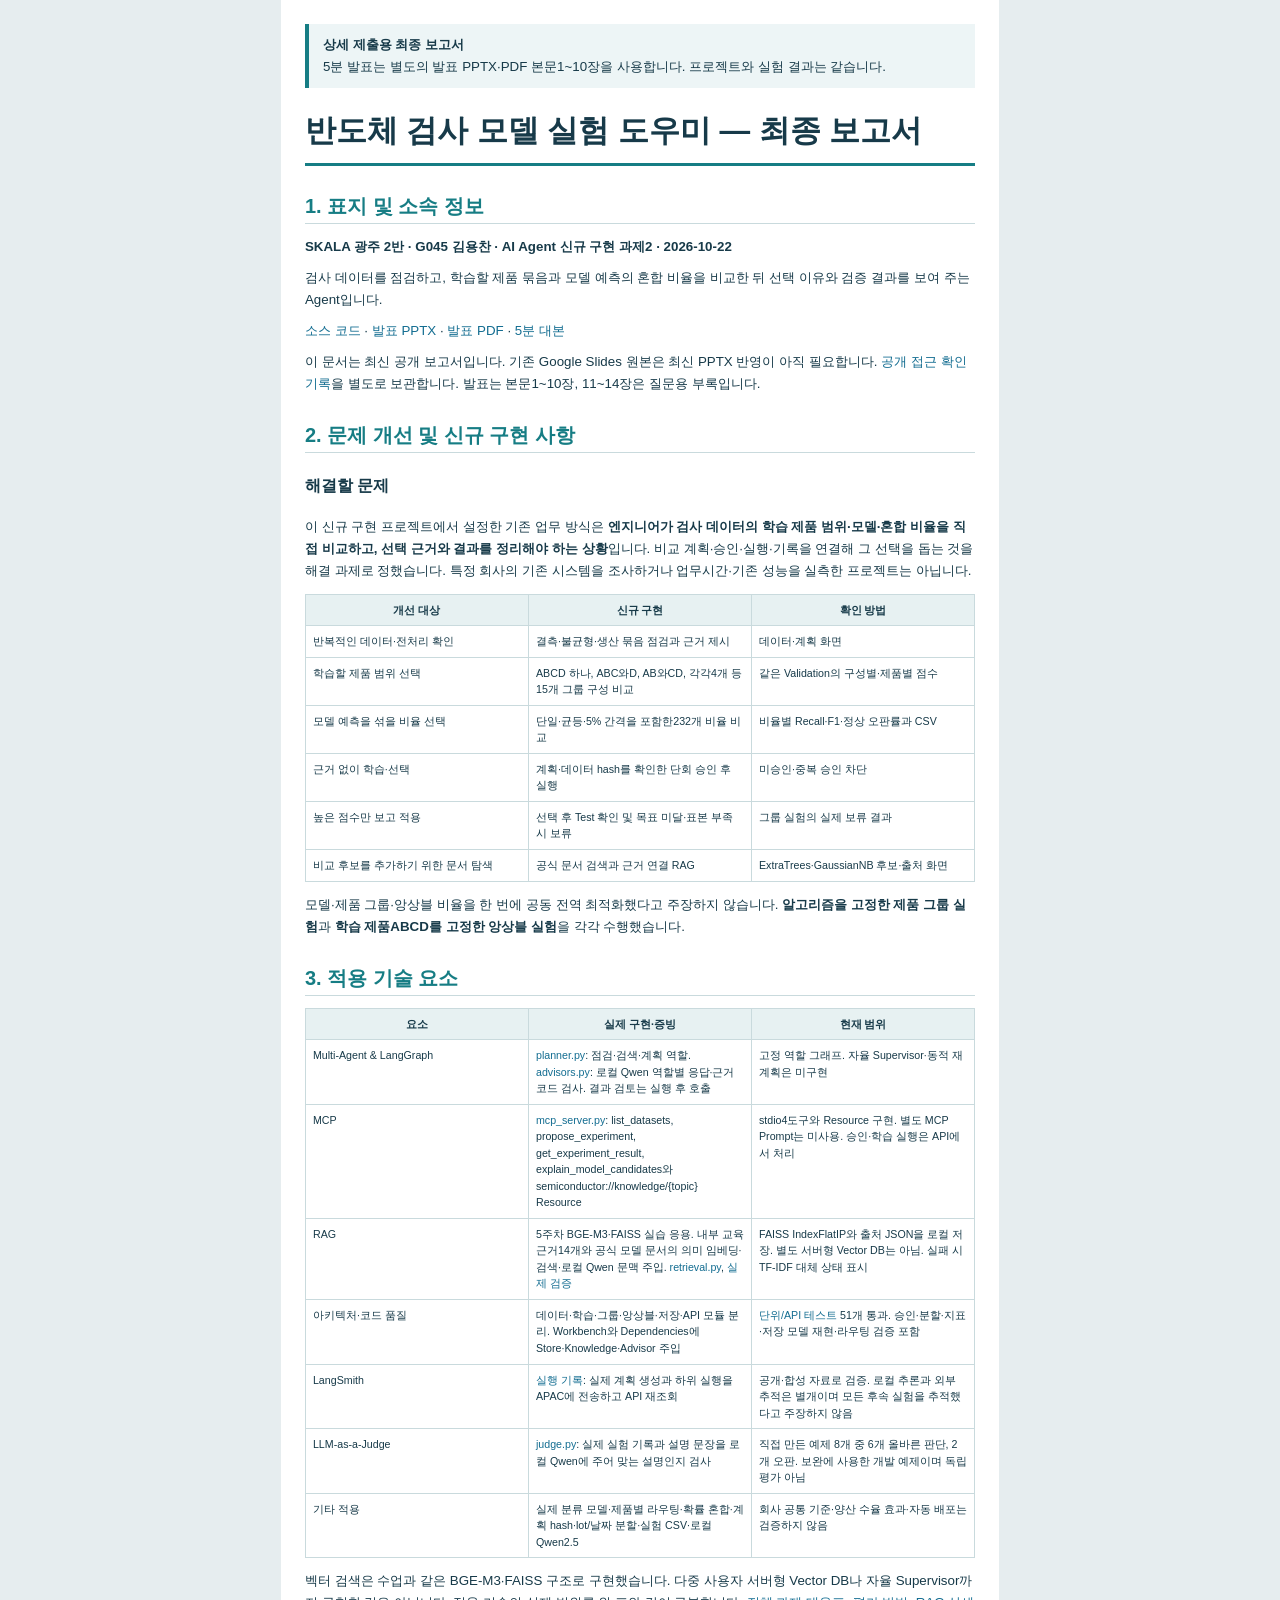
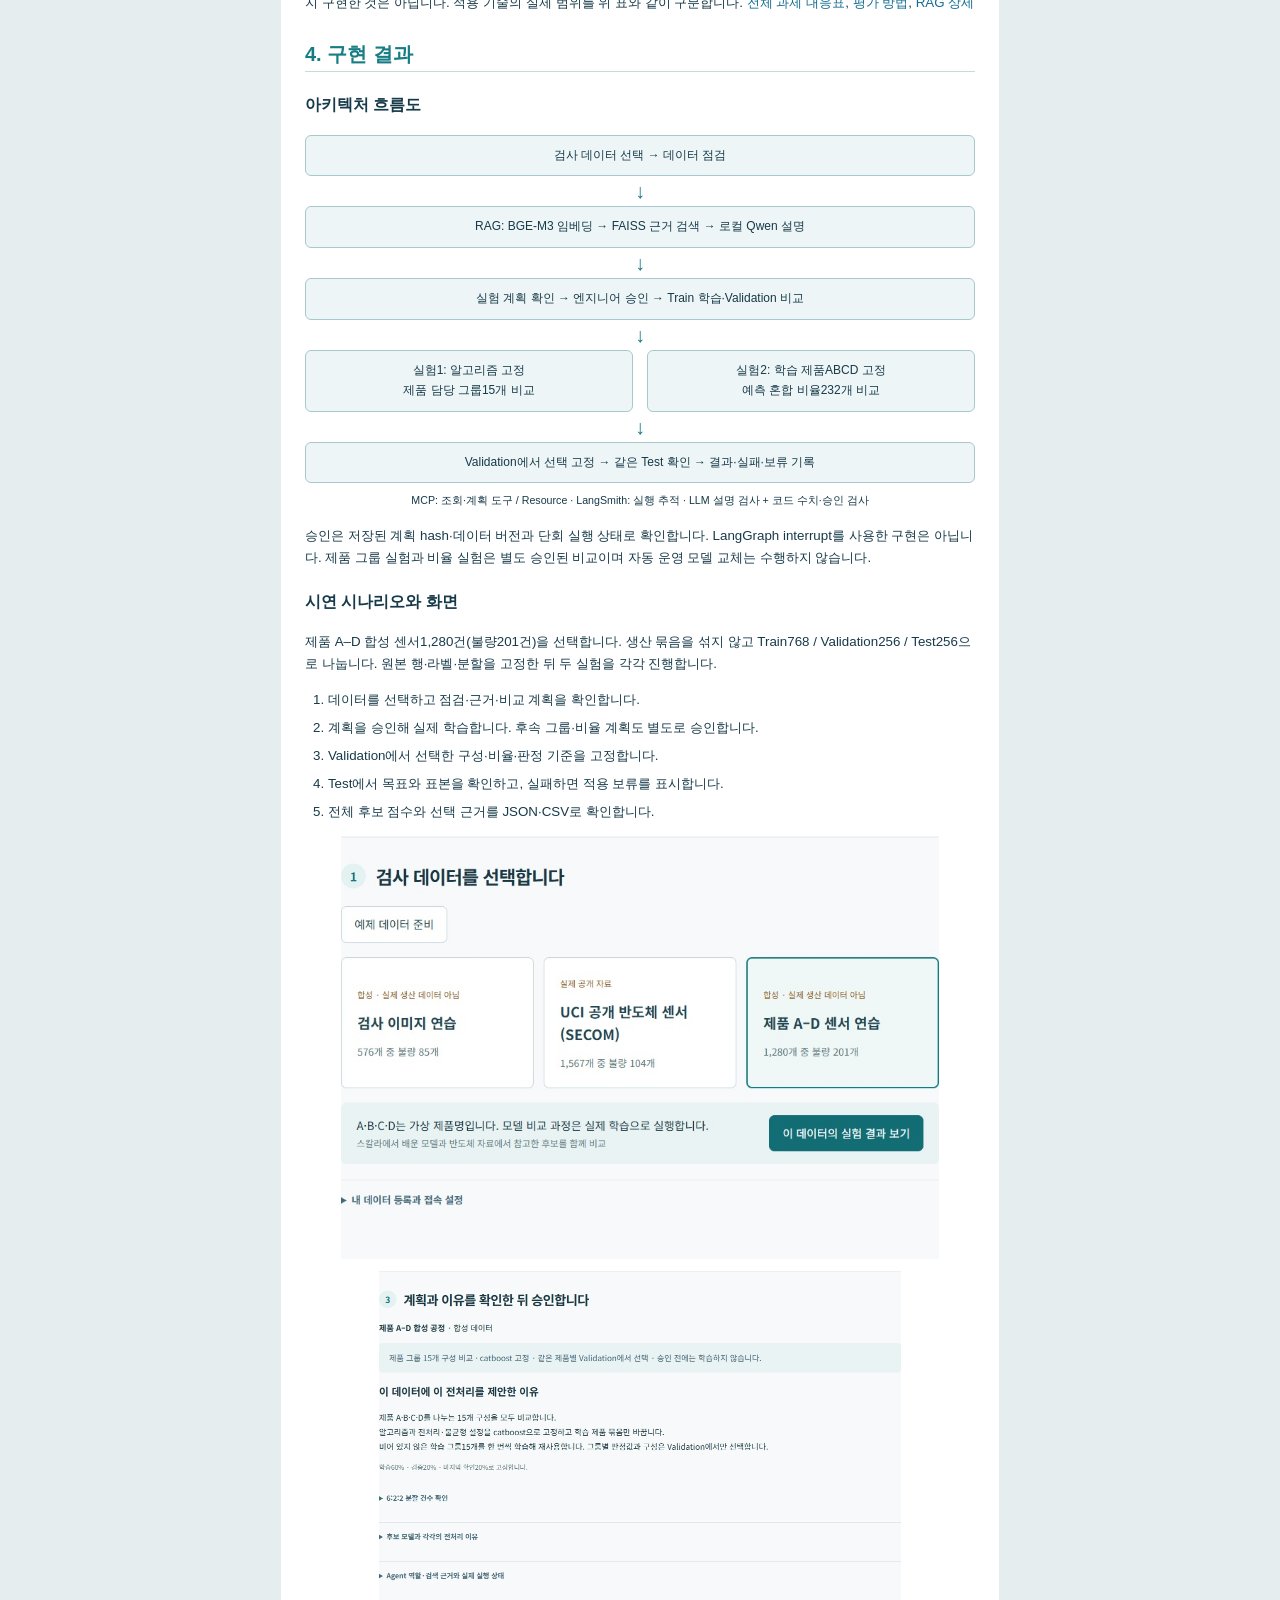
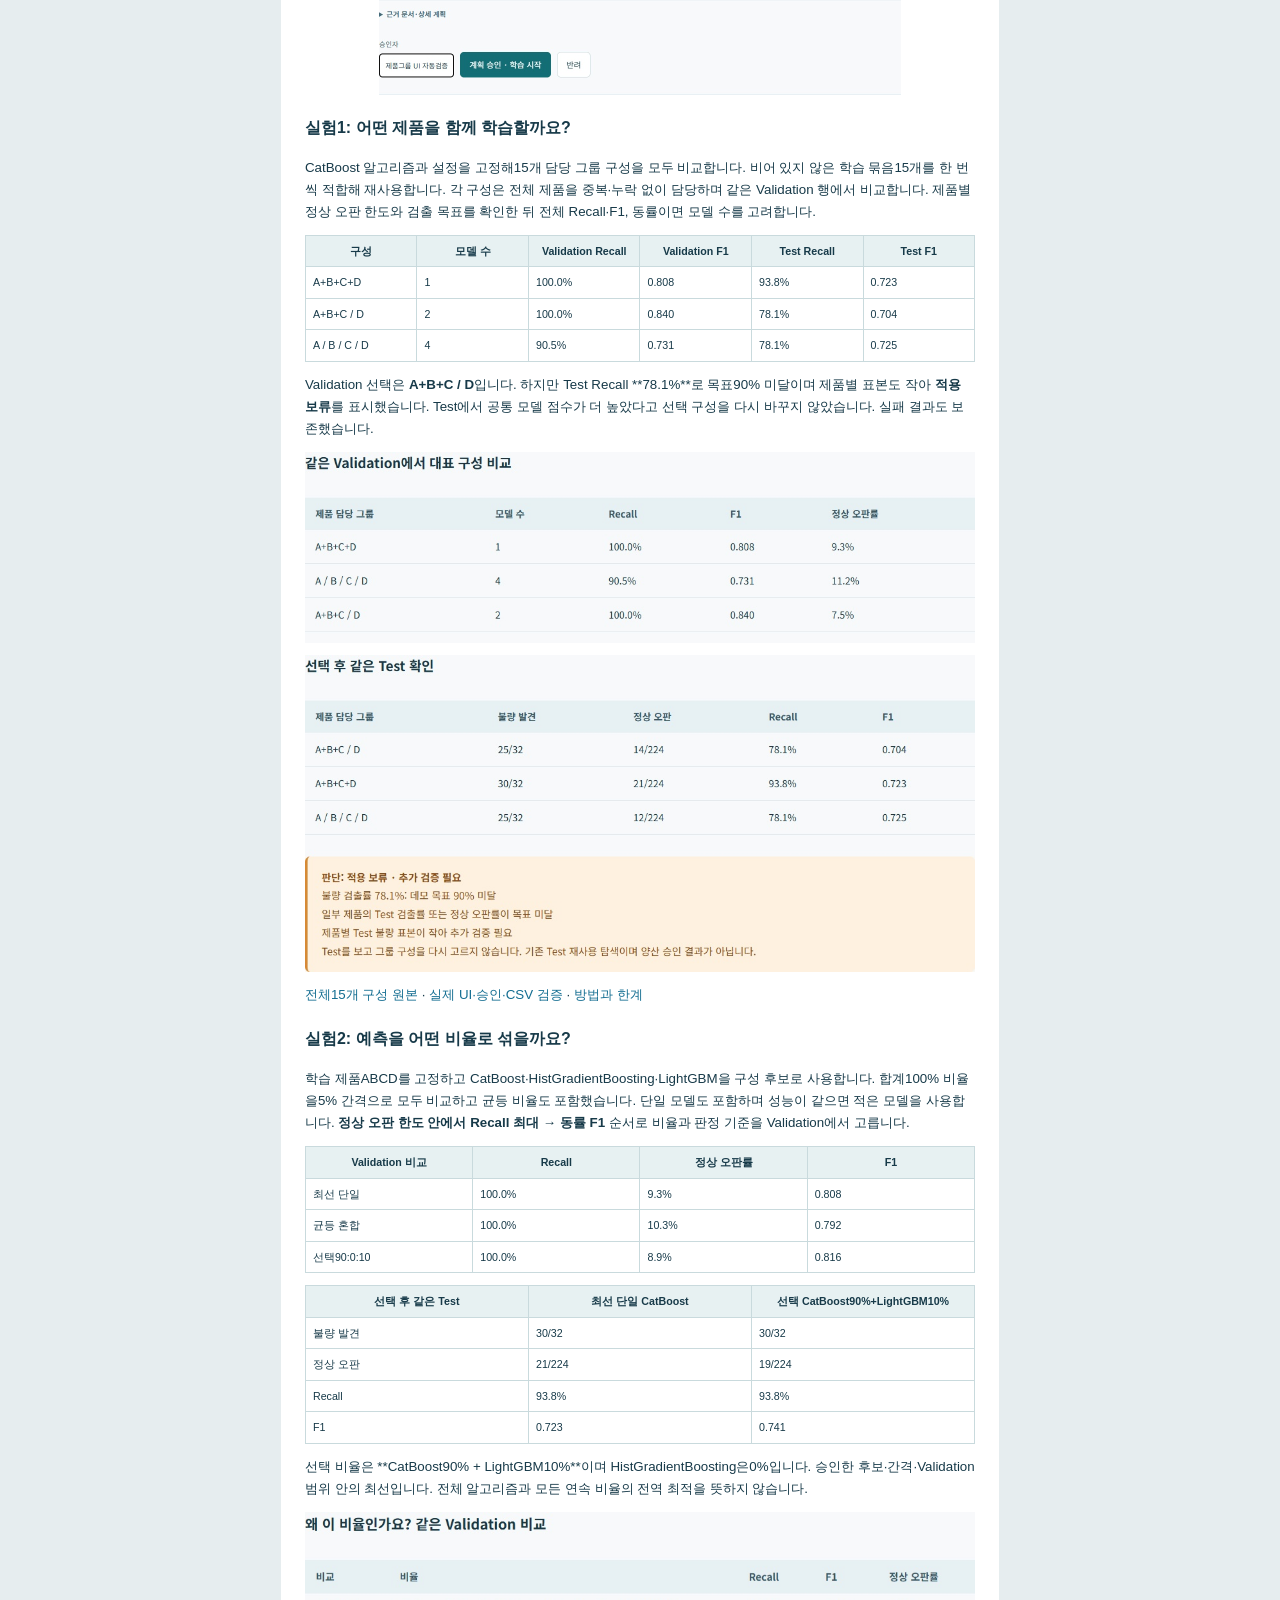
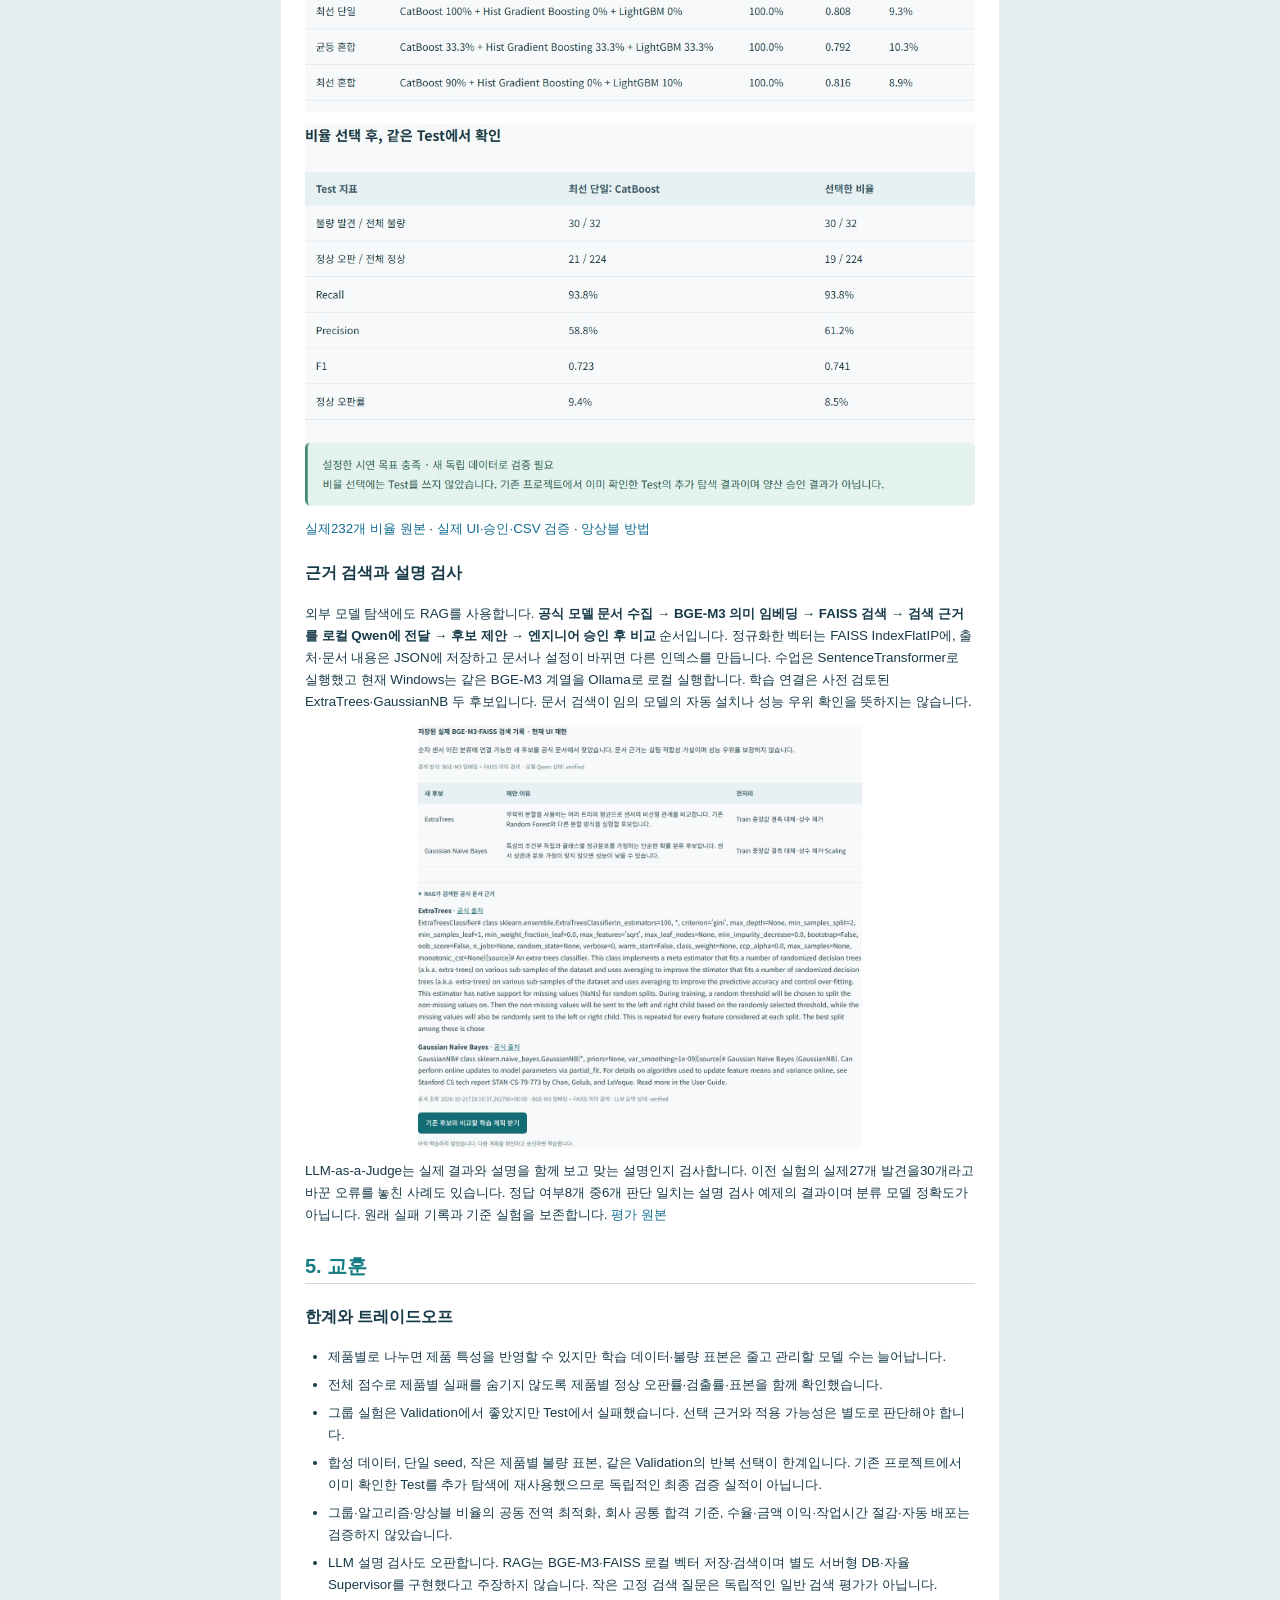
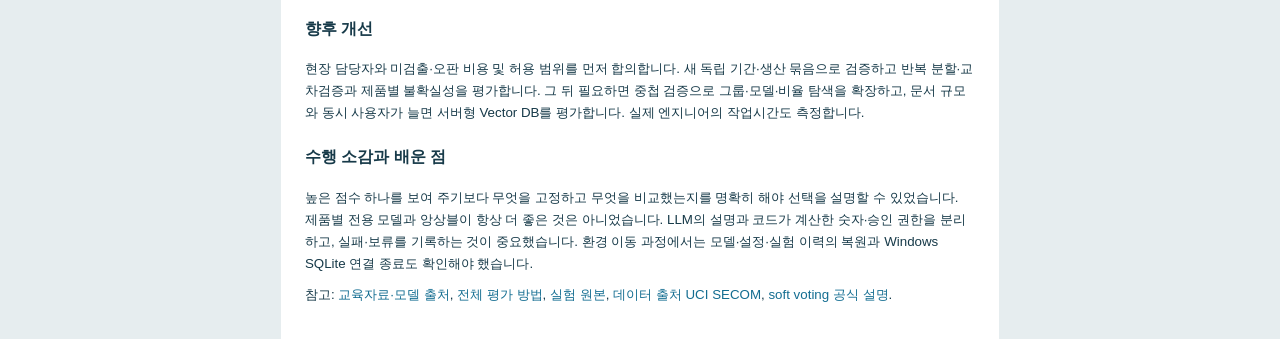
==== docs/G045_Final_Report.html @ 5a12a7c7 "Bundle detailed report PDF and all week-15 submission materials" ====
<!doctype html><html lang="ko"><meta charset="utf-8"><title>G045 최종 보고서</title><style>
@page {size:A4; margin:16mm 13mm 17mm}
* {box-sizing:border-box}
body {max-width:190mm;margin:auto;color:#173a49;font-family:"Malgun Gothic",sans-serif;font-size:10pt;line-height:1.65;overflow-wrap:anywhere}
h1 {font-size:23pt;line-height:1.4;color:#173a49;border-bottom:3px solid #167d84;padding-bottom:12px}
h2 {font-size:15pt;color:#167d84;border-bottom:1px solid #c9dadd;margin:24px 0 12px;break-after:avoid}
h3 {font-size:12pt;margin-top:20px;break-after:avoid}
p {margin:9px 0} a {color:#136d91;text-decoration:none}
table {border-collapse:collapse;width:100%;margin:12px 0;font-size:8pt;line-height:1.55;table-layout:fixed}
th,td {border:1px solid #c9dadd;padding:7px;vertical-align:top}
th {background:#e7f1f2;color:#173a49} tr {break-inside:avoid} thead {display:table-header-group}
img {display:block;max-width:100%;max-height:112mm;object-fit:contain;margin:12px auto;break-inside:avoid}
ul,ol {padding-left:23px} li {margin:6px 0} pre {white-space:pre-wrap;font-size:8pt}
.purpose {padding:10px 14px;background:#edf5f6;border-left:4px solid #167d84;font-size:10pt}
.architecture {break-inside:avoid;margin:15px 0;text-align:center;font-size:9pt}
.step {background:#edf5f6;border:1px solid #a8c8ce;border-radius:6px;padding:10px}
.arrow {font-size:15pt;color:#167d84;line-height:1.5}
.branches {display:flex;gap:14px}.branches>.step {width:50%}
.architecture p {font-size:8pt}
@media screen {body{padding:24px;background:white}html{background:#e6edef}}
</style><body><div class="purpose"><strong>상세 제출용 최종 보고서</strong><br>5분 발표는 별도의 발표 PPTX·PDF 본문1~10장을 사용합니다. 프로젝트와 실험 결과는 같습니다.</div><h1>반도체 검사 모델 실험 도우미 — 최종 보고서</h1>
<h2>1. 표지 및 소속 정보</h2>
<p><strong>SKALA 광주 2반 · G045 김용찬 · AI Agent 신규 구현 과제2 · 2026-10-22</strong></p>
<p>검사 데이터를 점검하고, 학습할 제품 묶음과 모델 예측의 혼합 비율을 비교한 뒤 선택 이유와 검증 결과를 보여 주는 Agent입니다.</p>
<p><a href="https://github.com/dragonchan95/Semiconductor-AI-Agent">소스 코드</a> · <a href="https://github.com/dragonchan95/Semiconductor-AI-Agent/blob/main/docs/G045_Semiconductor_Agent.pptx">발표 PPTX</a> · <a href="https://github.com/dragonchan95/Semiconductor-AI-Agent/blob/main/docs/G045_Semiconductor_Agent.pdf">발표 PDF</a> · <a href="https://github.com/dragonchan95/Semiconductor-AI-Agent/blob/main/docs/%EB%B0%9C%ED%91%9C%EB%8C%80%EB%B3%B8_G045.txt">5분 대본</a></p>
<p>이 문서는 최신 공개 보고서입니다. 기존 Google Slides 원본은 최신 PPTX 반영이 아직 필요합니다. <a href="https://github.com/dragonchan95/Semiconductor-AI-Agent/blob/main/docs/evaluation/public_links.json">공개 접근 확인 기록</a>을 별도로 보관합니다. 발표는 본문1~10장, 11~14장은 질문용 부록입니다.</p>
<h2>2. 문제 개선 및 신규 구현 사항</h2>
<h3>해결할 문제</h3>
<p>이 신규 구현 프로젝트에서 설정한 기존 업무 방식은 <strong>엔지니어가 검사 데이터의 학습 제품 범위·모델·혼합 비율을 직접 비교하고, 선택 근거와 결과를 정리해야 하는 상황</strong>입니다. 비교 계획·승인·실행·기록을 연결해 그 선택을 돕는 것을 해결 과제로 정했습니다. 특정 회사의 기존 시스템을 조사하거나 업무시간·기존 성능을 실측한 프로젝트는 아닙니다.</p>
<table>
<thead>
<tr>
<th>개선 대상</th>
<th>신규 구현</th>
<th>확인 방법</th>
</tr>
</thead>
<tbody>
<tr>
<td>반복적인 데이터·전처리 확인</td>
<td>결측·불균형·생산 묶음 점검과 근거 제시</td>
<td>데이터·계획 화면</td>
</tr>
<tr>
<td>학습할 제품 범위 선택</td>
<td>ABCD 하나, ABC와D, AB와CD, 각각4개 등15개 그룹 구성 비교</td>
<td>같은 Validation의 구성별·제품별 점수</td>
</tr>
<tr>
<td>모델 예측을 섞을 비율 선택</td>
<td>단일·균등·5% 간격을 포함한232개 비율 비교</td>
<td>비율별 Recall·F1·정상 오판률과 CSV</td>
</tr>
<tr>
<td>근거 없이 학습·선택</td>
<td>계획·데이터 hash를 확인한 단회 승인 후 실행</td>
<td>미승인·중복 승인 차단</td>
</tr>
<tr>
<td>높은 점수만 보고 적용</td>
<td>선택 후 Test 확인 및 목표 미달·표본 부족 시 보류</td>
<td>그룹 실험의 실제 보류 결과</td>
</tr>
<tr>
<td>비교 후보를 추가하기 위한 문서 탐색</td>
<td>공식 문서 검색과 근거 연결 RAG</td>
<td>ExtraTrees·GaussianNB 후보·출처 화면</td>
</tr>
</tbody>
</table>
<p>모델·제품 그룹·앙상블 비율을 한 번에 공동 전역 최적화했다고 주장하지 않습니다. <strong>알고리즘을 고정한 제품 그룹 실험</strong>과 <strong>학습 제품ABCD를 고정한 앙상블 실험</strong>을 각각 수행했습니다.</p>
<h2>3. 적용 기술 요소</h2>
<table>
<thead>
<tr>
<th>요소</th>
<th>실제 구현·증빙</th>
<th>현재 범위</th>
</tr>
</thead>
<tbody>
<tr>
<td>Multi-Agent &amp; LangGraph</td>
<td><a href="https://github.com/dragonchan95/Semiconductor-AI-Agent/blob/main/app/planner.py">planner.py</a>: 점검·검색·계획 역할. <a href="https://github.com/dragonchan95/Semiconductor-AI-Agent/blob/main/app/advisors.py">advisors.py</a>: 로컬 Qwen 역할별 응답·근거 코드 검사. 결과 검토는 실행 후 호출</td>
<td>고정 역할 그래프. 자율 Supervisor·동적 재계획은 미구현</td>
</tr>
<tr>
<td>MCP</td>
<td><a href="https://github.com/dragonchan95/Semiconductor-AI-Agent/blob/main/mcp_server.py">mcp_server.py</a>: list_datasets, propose_experiment, get_experiment_result, explain_model_candidates와 semiconductor://knowledge/{topic} Resource</td>
<td>stdio4도구와 Resource 구현. 별도 MCP Prompt는 미사용. 승인·학습 실행은 API에서 처리</td>
</tr>
<tr>
<td>RAG</td>
<td>5주차 BGE-M3·FAISS 실습 응용. 내부 교육 근거14개와 공식 모델 문서의 의미 임베딩·검색·로컬 Qwen 문맥 주입. <a href="https://github.com/dragonchan95/Semiconductor-AI-Agent/blob/main/app/retrieval.py">retrieval.py</a>, <a href="https://github.com/dragonchan95/Semiconductor-AI-Agent/blob/main/docs/evaluation/vector_rag.json">실제 검증</a></td>
<td>FAISS IndexFlatIP와 출처 JSON을 로컬 저장. 별도 서버형 Vector DB는 아님. 실패 시TF-IDF 대체 상태 표시</td>
</tr>
<tr>
<td>아키텍처·코드 품질</td>
<td>데이터·학습·그룹·앙상블·저장·API 모듈 분리. Workbench와 Dependencies에 Store·Knowledge·Advisor 주입</td>
<td><a href="https://github.com/dragonchan95/Semiconductor-AI-Agent/blob/main/docs/evaluation/tests-windows.txt">단위/API 테스트</a> 51개 통과. 승인·분할·지표·저장 모델 재현·라우팅 검증 포함</td>
</tr>
<tr>
<td>LangSmith</td>
<td><a href="https://github.com/dragonchan95/Semiconductor-AI-Agent/blob/main/docs/evaluation/langsmith_check.json">실행 기록</a>: 실제 계획 생성과 하위 실행을 APAC에 전송하고 API 재조회</td>
<td>공개·합성 자료로 검증. 로컬 추론과 외부 추적은 별개이며 모든 후속 실험을 추적했다고 주장하지 않음</td>
</tr>
<tr>
<td>LLM-as-a-Judge</td>
<td><a href="https://github.com/dragonchan95/Semiconductor-AI-Agent/blob/main/app/judge.py">judge.py</a>: 실제 실험 기록과 설명 문장을 로컬 Qwen에 주어 맞는 설명인지 검사</td>
<td>직접 만든 예제 8개 중 6개 올바른 판단, 2개 오판. 보완에 사용한 개발 예제이며 독립 평가 아님</td>
</tr>
<tr>
<td>기타 적용</td>
<td>실제 분류 모델·제품별 라우팅·확률 혼합·계획 hash·lot/날짜 분할·실험 CSV·로컬 Qwen2.5</td>
<td>회사 공통 기준·양산 수율 효과·자동 배포는 검증하지 않음</td>
</tr>
</tbody>
</table>
<p>벡터 검색은 수업과 같은 BGE-M3·FAISS 구조로 구현했습니다. 다중 사용자 서버형 Vector DB나 자율 Supervisor까지 구현한 것은 아닙니다. 적용 기술의 실제 범위를 위 표와 같이 구분합니다. <a href="https://github.com/dragonchan95/Semiconductor-AI-Agent/blob/main/docs/ASSIGNMENT_CHECKLIST.md">전체 과제 대응표</a>, <a href="https://github.com/dragonchan95/Semiconductor-AI-Agent/blob/main/docs/EVALUATION.md">평가 방법</a>, <a href="https://github.com/dragonchan95/Semiconductor-AI-Agent/blob/main/docs/RAG.md">RAG 상세</a></p>
<h2>4. 구현 결과</h2>
<h3>아키텍처 흐름도</h3>
<div class="architecture">
  <div class="step">검사 데이터 선택 → 데이터 점검</div><div class="arrow">↓</div>
  <div class="step">RAG: BGE-M3 임베딩 → FAISS 근거 검색 → 로컬 Qwen 설명</div><div class="arrow">↓</div>
  <div class="step">실험 계획 확인 → 엔지니어 승인 → Train 학습·Validation 비교</div><div class="arrow">↓</div>
  <div class="branches"><div class="step">실험1: 알고리즘 고정<br>제품 담당 그룹15개 비교</div>
  <div class="step">실험2: 학습 제품ABCD 고정<br>예측 혼합 비율232개 비교</div></div><div class="arrow">↓</div>
  <div class="step">Validation에서 선택 고정 → 같은 Test 확인 → 결과·실패·보류 기록</div>
  <p>MCP: 조회·계획 도구 / Resource · LangSmith: 실행 추적 · LLM 설명 검사 + 코드 수치·승인 검사</p>
</div><p>승인은 저장된 계획 hash·데이터 버전과 단회 실행 상태로 확인합니다. LangGraph interrupt를 사용한 구현은 아닙니다. 제품 그룹 실험과 비율 실험은 별도 승인된 비교이며 자동 운영 모델 교체는 수행하지 않습니다.</p>
<h3>시연 시나리오와 화면</h3>
<p>제품 A–D 합성 센서1,280건(불량201건)을 선택합니다. 생산 묶음을 섞지 않고 Train768 / Validation256 / Test256으로 나눕니다. 원본 행·라벨·분할을 고정한 뒤 두 실험을 각각 진행합니다.</p>
<ol>
<li>데이터를 선택하고 점검·근거·비교 계획을 확인합니다.</li>
<li>계획을 승인해 실제 학습합니다. 후속 그룹·비율 계획도 별도로 승인합니다.</li>
<li>Validation에서 선택한 구성·비율·판정 기준을 고정합니다.</li>
<li>Test에서 목표와 표본을 확인하고, 실패하면 적용 보류를 표시합니다.</li>
<li>전체 후보 점수와 선택 근거를 JSON·CSV로 확인합니다.</li>
</ol>
<p><img src="[data-uri]" alt="데이터 입력" />
<img src="[data-uri]" alt="제품 그룹 계획·승인" /></p>
<h3>실험1: 어떤 제품을 함께 학습할까요?</h3>
<p>CatBoost 알고리즘과 설정을 고정해15개 담당 그룹 구성을 모두 비교합니다. 비어 있지 않은 학습 묶음15개를 한 번씩 적합해 재사용합니다. 각 구성은 전체 제품을 중복·누락 없이 담당하며 같은 Validation 행에서 비교합니다. 제품별 정상 오판 한도와 검출 목표를 확인한 뒤 전체 Recall·F1, 동률이면 모델 수를 고려합니다.</p>
<table>
<thead>
<tr>
<th>구성</th>
<th>모델 수</th>
<th>Validation Recall</th>
<th>Validation F1</th>
<th>Test Recall</th>
<th>Test F1</th>
</tr>
</thead>
<tbody>
<tr>
<td>A+B+C+D</td>
<td>1</td>
<td>100.0%</td>
<td>0.808</td>
<td>93.8%</td>
<td>0.723</td>
</tr>
<tr>
<td>A+B+C / D</td>
<td>2</td>
<td>100.0%</td>
<td>0.840</td>
<td>78.1%</td>
<td>0.704</td>
</tr>
<tr>
<td>A / B / C / D</td>
<td>4</td>
<td>90.5%</td>
<td>0.731</td>
<td>78.1%</td>
<td>0.725</td>
</tr>
</tbody>
</table>
<p>Validation 선택은 <strong>A+B+C / D</strong>입니다. 하지만 Test Recall **78.1%**로 목표90% 미달이며 제품별 표본도 작아 <strong>적용 보류</strong>를 표시했습니다. Test에서 공통 모델 점수가 더 높았다고 선택 구성을 다시 바꾸지 않았습니다. 실패 결과도 보존했습니다.</p>
<p><img src="[data-uri]" alt="같은 Validation의 그룹 비교" />
<img src="[data-uri]" alt="선택 후 그룹 Test 확인과 보류" /></p>
<p><a href="https://github.com/dragonchan95/Semiconductor-AI-Agent/blob/main/docs/evaluation/product_partitions.json">전체15개 구성 원본</a> · <a href="https://github.com/dragonchan95/Semiconductor-AI-Agent/blob/main/docs/evaluation/grouping_browser.json">실제 UI·승인·CSV 검증</a> · <a href="https://github.com/dragonchan95/Semiconductor-AI-Agent/blob/main/docs/PRODUCT_GROUPING.md">방법과 한계</a></p>
<h3>실험2: 예측을 어떤 비율로 섞을까요?</h3>
<p>학습 제품ABCD를 고정하고 CatBoost·HistGradientBoosting·LightGBM을 구성 후보로 사용합니다. 합계100% 비율을5% 간격으로 모두 비교하고 균등 비율도 포함했습니다. 단일 모델도 포함하며 성능이 같으면 적은 모델을 사용합니다. <strong>정상 오판 한도 안에서 Recall 최대 → 동률 F1</strong> 순서로 비율과 판정 기준을 Validation에서 고릅니다.</p>
<table>
<thead>
<tr>
<th>Validation 비교</th>
<th>Recall</th>
<th>정상 오판률</th>
<th>F1</th>
</tr>
</thead>
<tbody>
<tr>
<td>최선 단일</td>
<td>100.0%</td>
<td>9.3%</td>
<td>0.808</td>
</tr>
<tr>
<td>균등 혼합</td>
<td>100.0%</td>
<td>10.3%</td>
<td>0.792</td>
</tr>
<tr>
<td>선택90:0:10</td>
<td>100.0%</td>
<td>8.9%</td>
<td>0.816</td>
</tr>
</tbody>
</table>
<table>
<thead>
<tr>
<th>선택 후 같은 Test</th>
<th>최선 단일 CatBoost</th>
<th>선택 CatBoost90%+LightGBM10%</th>
</tr>
</thead>
<tbody>
<tr>
<td>불량 발견</td>
<td>30/32</td>
<td>30/32</td>
</tr>
<tr>
<td>정상 오판</td>
<td>21/224</td>
<td>19/224</td>
</tr>
<tr>
<td>Recall</td>
<td>93.8%</td>
<td>93.8%</td>
</tr>
<tr>
<td>F1</td>
<td>0.723</td>
<td>0.741</td>
</tr>
</tbody>
</table>
<p>선택 비율은 **CatBoost90% + LightGBM10%**이며 HistGradientBoosting은0%입니다. 승인한 후보·간격·Validation 범위 안의 최선입니다. 전체 알고리즘과 모든 연속 비율의 전역 최적을 뜻하지 않습니다.</p>
<p><img src="[data-uri]" alt="비율별 Validation 비교" />
<img src="[data-uri]" alt="앙상블 Test 확인" /></p>
<p><a href="https://github.com/dragonchan95/Semiconductor-AI-Agent/blob/main/docs/evaluation/weighted_ensemble.json">실제232개 비율 원본</a> · <a href="https://github.com/dragonchan95/Semiconductor-AI-Agent/blob/main/docs/evaluation/ensemble_browser.json">실제 UI·승인·CSV 검증</a> · <a href="https://github.com/dragonchan95/Semiconductor-AI-Agent/blob/main/docs/ENSEMBLE.md">앙상블 방법</a></p>
<h3>근거 검색과 설명 검사</h3>
<p>외부 모델 탐색에도 RAG를 사용합니다. <strong>공식 모델 문서 수집 → BGE-M3 의미 임베딩 → FAISS 검색 → 검색 근거를 로컬 Qwen에 전달 → 후보 제안 → 엔지니어 승인 후 비교</strong> 순서입니다. 정규화한 벡터는 FAISS IndexFlatIP에, 출처·문서 내용은 JSON에 저장하고 문서나 설정이 바뀌면 다른 인덱스를 만듭니다. 수업은 SentenceTransformer로 실행했고 현재 Windows는 같은 BGE-M3 계열을 Ollama로 로컬 실행합니다. 학습 연결은 사전 검토된 ExtraTrees·GaussianNB 두 후보입니다. 문서 검색이 임의 모델의 자동 설치나 성능 우위 확인을 뜻하지는 않습니다.</p>
<p><img src="[data-uri]" alt="공식 문서의 후보·근거" /></p>
<p>LLM-as-a-Judge는 실제 결과와 설명을 함께 보고 맞는 설명인지 검사합니다. 이전 실험의 실제27개 발견을30개라고 바꾼 오류를 놓친 사례도 있습니다. 정답 여부8개 중6개 판단 일치는 설명 검사 예제의 결과이며 분류 모델 정확도가 아닙니다. 원래 실패 기록과 기준 실험을 보존합니다. <a href="https://github.com/dragonchan95/Semiconductor-AI-Agent/blob/main/docs/evaluation/llm_judge.json">평가 원본</a></p>
<h2>5. 교훈</h2>
<h3>한계와 트레이드오프</h3>
<ul>
<li>제품별로 나누면 제품 특성을 반영할 수 있지만 학습 데이터·불량 표본은 줄고 관리할 모델 수는 늘어납니다.</li>
<li>전체 점수로 제품별 실패를 숨기지 않도록 제품별 정상 오판률·검출률·표본을 함께 확인했습니다.</li>
<li>그룹 실험은 Validation에서 좋았지만 Test에서 실패했습니다. 선택 근거와 적용 가능성은 별도로 판단해야 합니다.</li>
<li>합성 데이터, 단일 seed, 작은 제품별 불량 표본, 같은 Validation의 반복 선택이 한계입니다. 기존 프로젝트에서 이미 확인한 Test를 추가 탐색에 재사용했으므로 독립적인 최종 검증 실적이 아닙니다.</li>
<li>그룹·알고리즘·앙상블 비율의 공동 전역 최적화, 회사 공통 합격 기준, 수율·금액 이익·작업시간 절감·자동 배포는 검증하지 않았습니다.</li>
<li>LLM 설명 검사도 오판합니다. RAG는 BGE-M3·FAISS 로컬 벡터 저장·검색이며 별도 서버형 DB·자율 Supervisor를 구현했다고 주장하지 않습니다. 작은 고정 검색 질문은 독립적인 일반 검색 평가가 아닙니다.</li>
</ul>
<h3>향후 개선</h3>
<p>현장 담당자와 미검출·오판 비용 및 허용 범위를 먼저 합의합니다. 새 독립 기간·생산 묶음으로 검증하고 반복 분할·교차검증과 제품별 불확실성을 평가합니다. 그 뒤 필요하면 중첩 검증으로 그룹·모델·비율 탐색을 확장하고, 문서 규모와 동시 사용자가 늘면 서버형 Vector DB를 평가합니다. 실제 엔지니어의 작업시간도 측정합니다.</p>
<h3>수행 소감과 배운 점</h3>
<p>높은 점수 하나를 보여 주기보다 무엇을 고정하고 무엇을 비교했는지를 명확히 해야 선택을 설명할 수 있었습니다. 제품별 전용 모델과 앙상블이 항상 더 좋은 것은 아니었습니다. LLM의 설명과 코드가 계산한 숫자·승인 권한을 분리하고, 실패·보류를 기록하는 것이 중요했습니다. 환경 이동 과정에서는 모델·설정·실험 이력의 복원과 Windows SQLite 연결 종료도 확인해야 했습니다.</p>
<p>참고: <a href="https://github.com/dragonchan95/Semiconductor-AI-Agent/blob/main/docs/CURRICULUM_MODELS.md">교육자료·모델 출처</a>, <a href="https://github.com/dragonchan95/Semiconductor-AI-Agent/blob/main/docs/EVALUATION.md">전체 평가 방법</a>, <a href="https://github.com/dragonchan95/Semiconductor-AI-Agent/blob/main/docs/evaluation/">실험 원본</a>, <a href="https://archive.ics.uci.edu/dataset/179/secom">데이터 출처 UCI SECOM</a>, <a href="https://scikit-learn.org/stable/modules/ensemble.html#voting-classifier">soft voting 공식 설명</a>.</p>
</body></html>
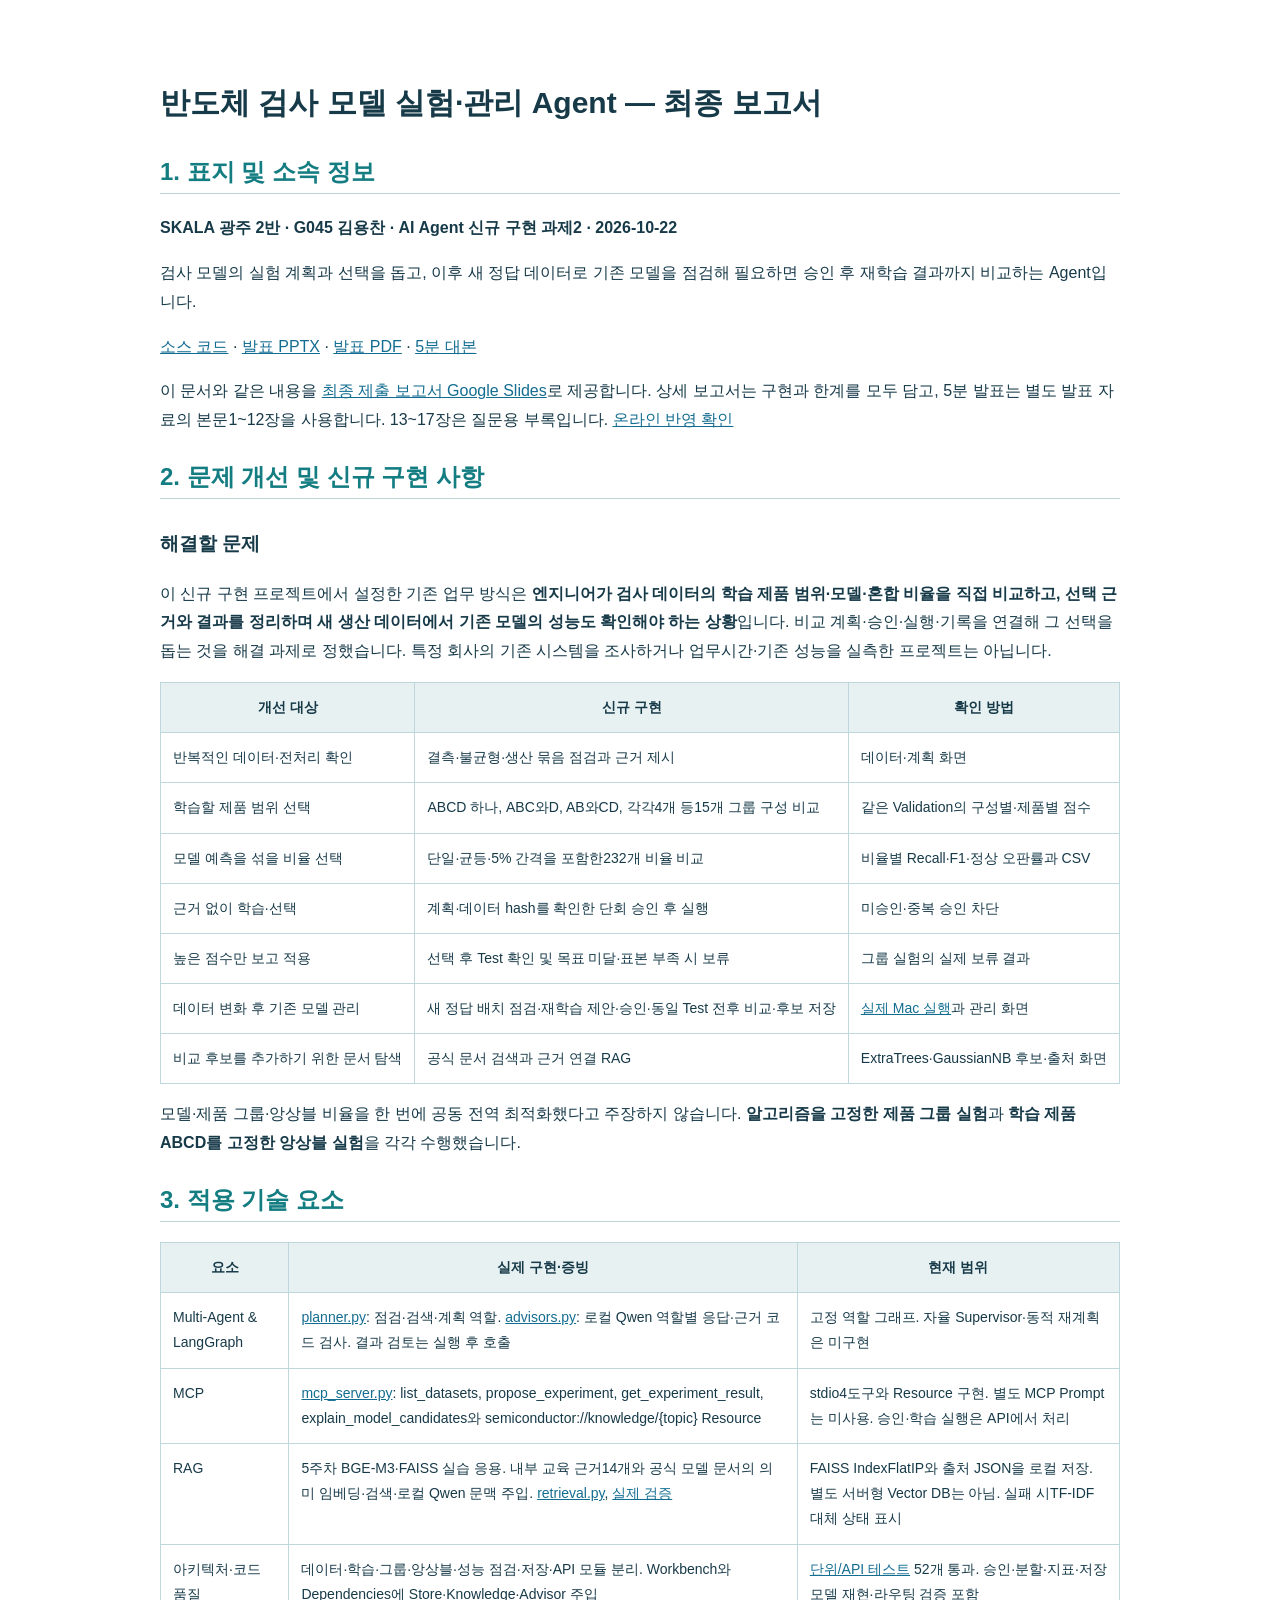
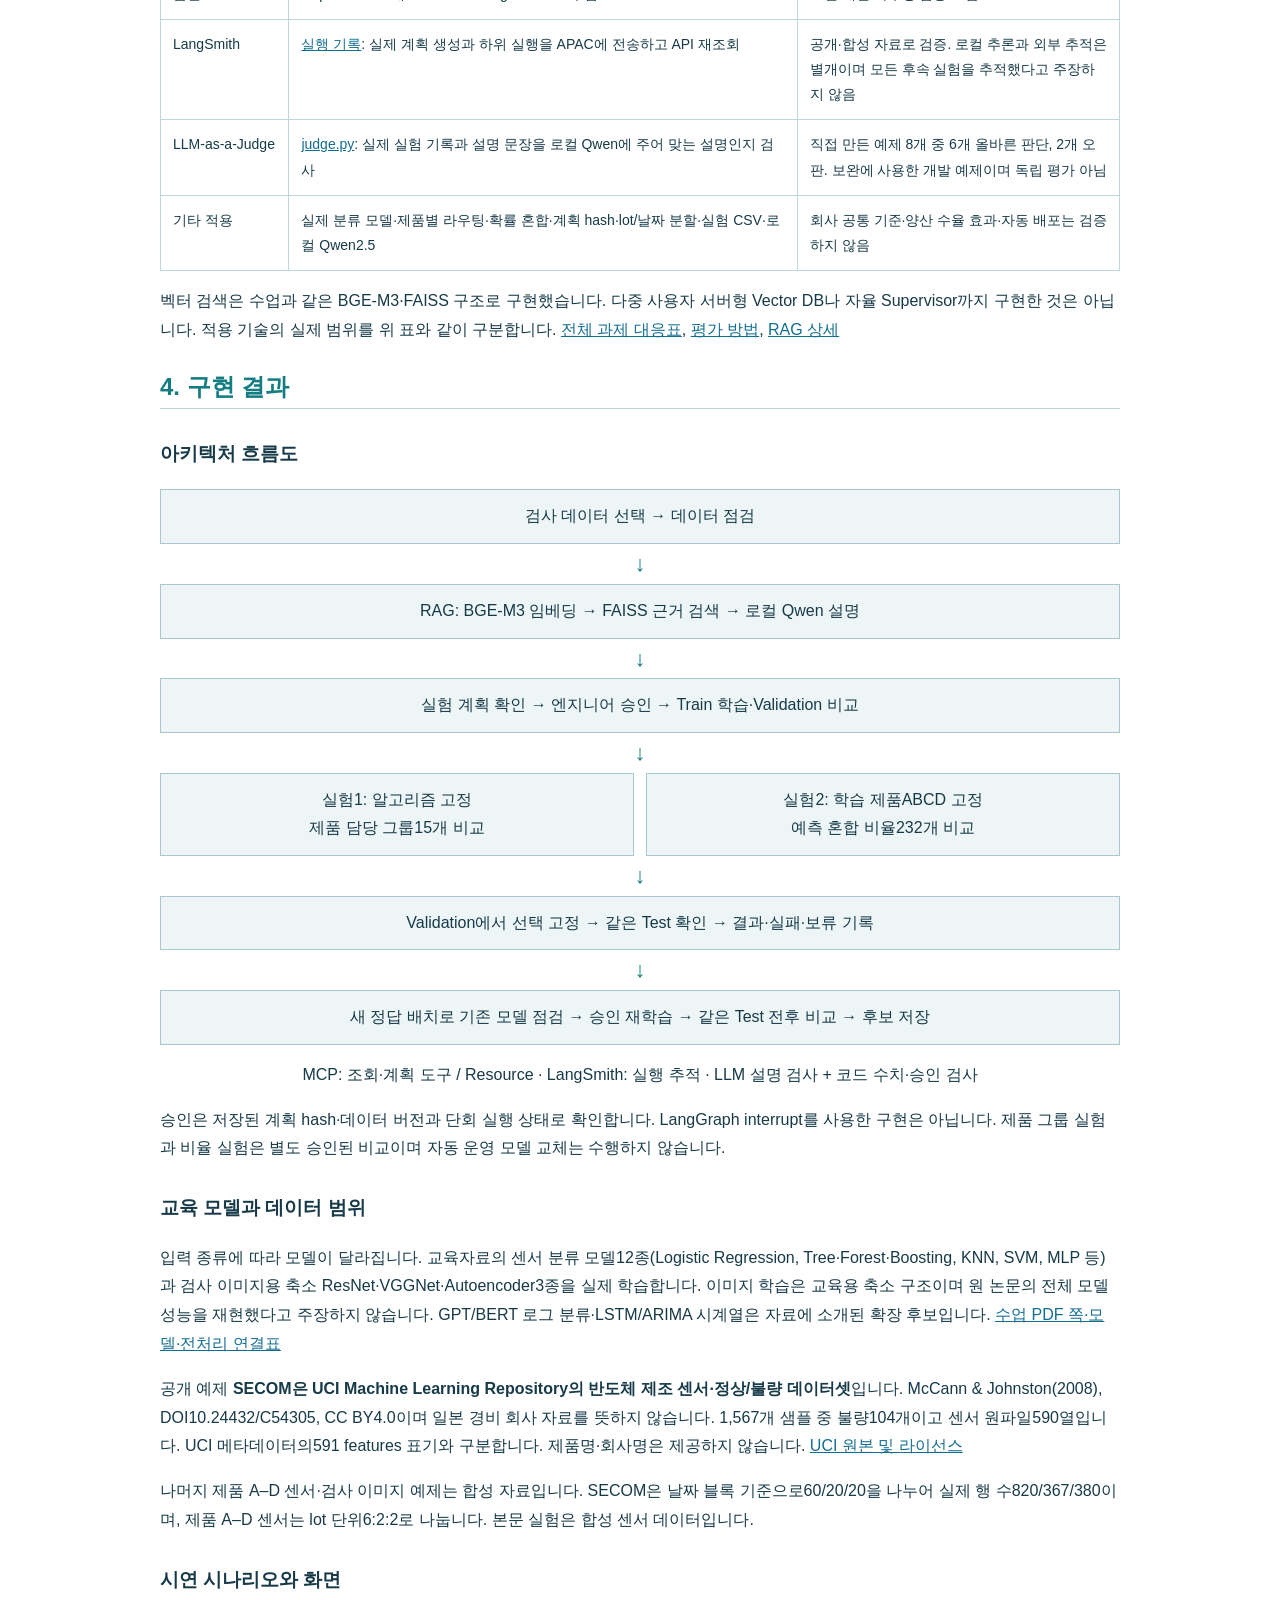
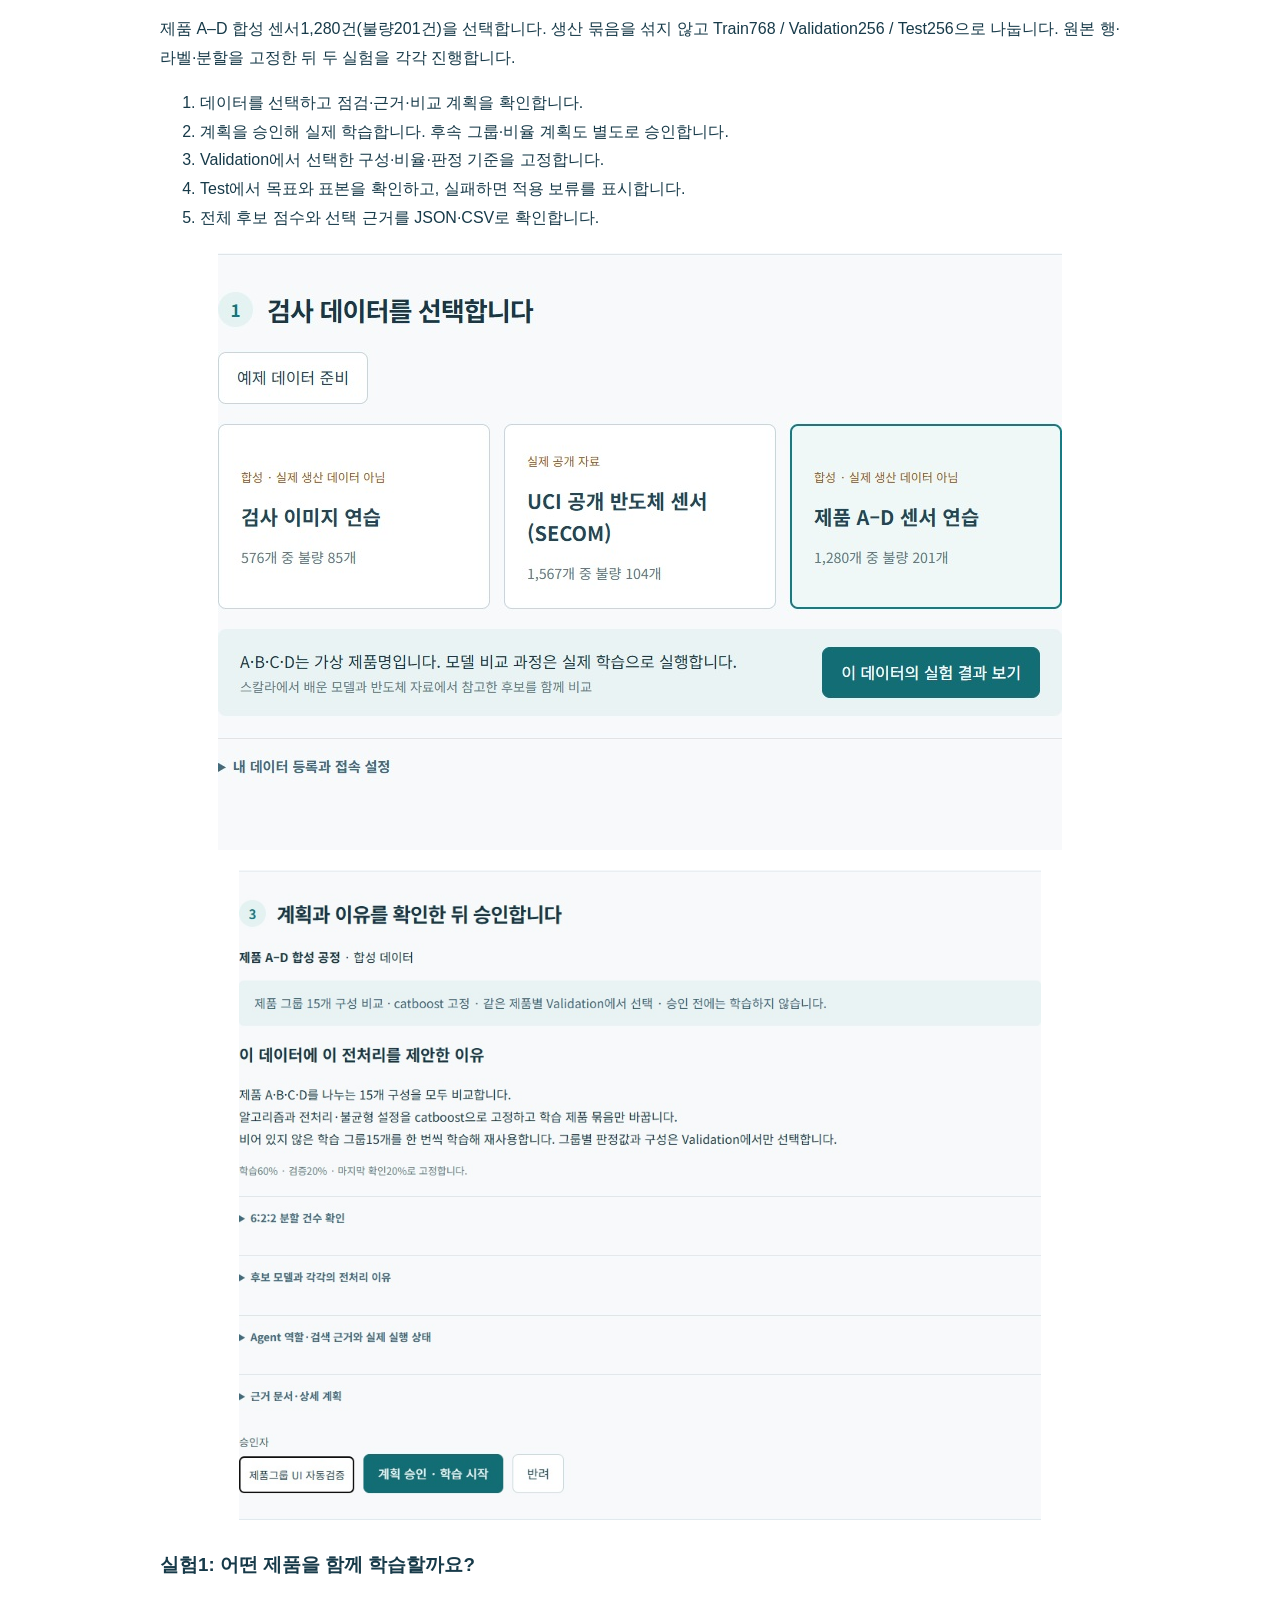
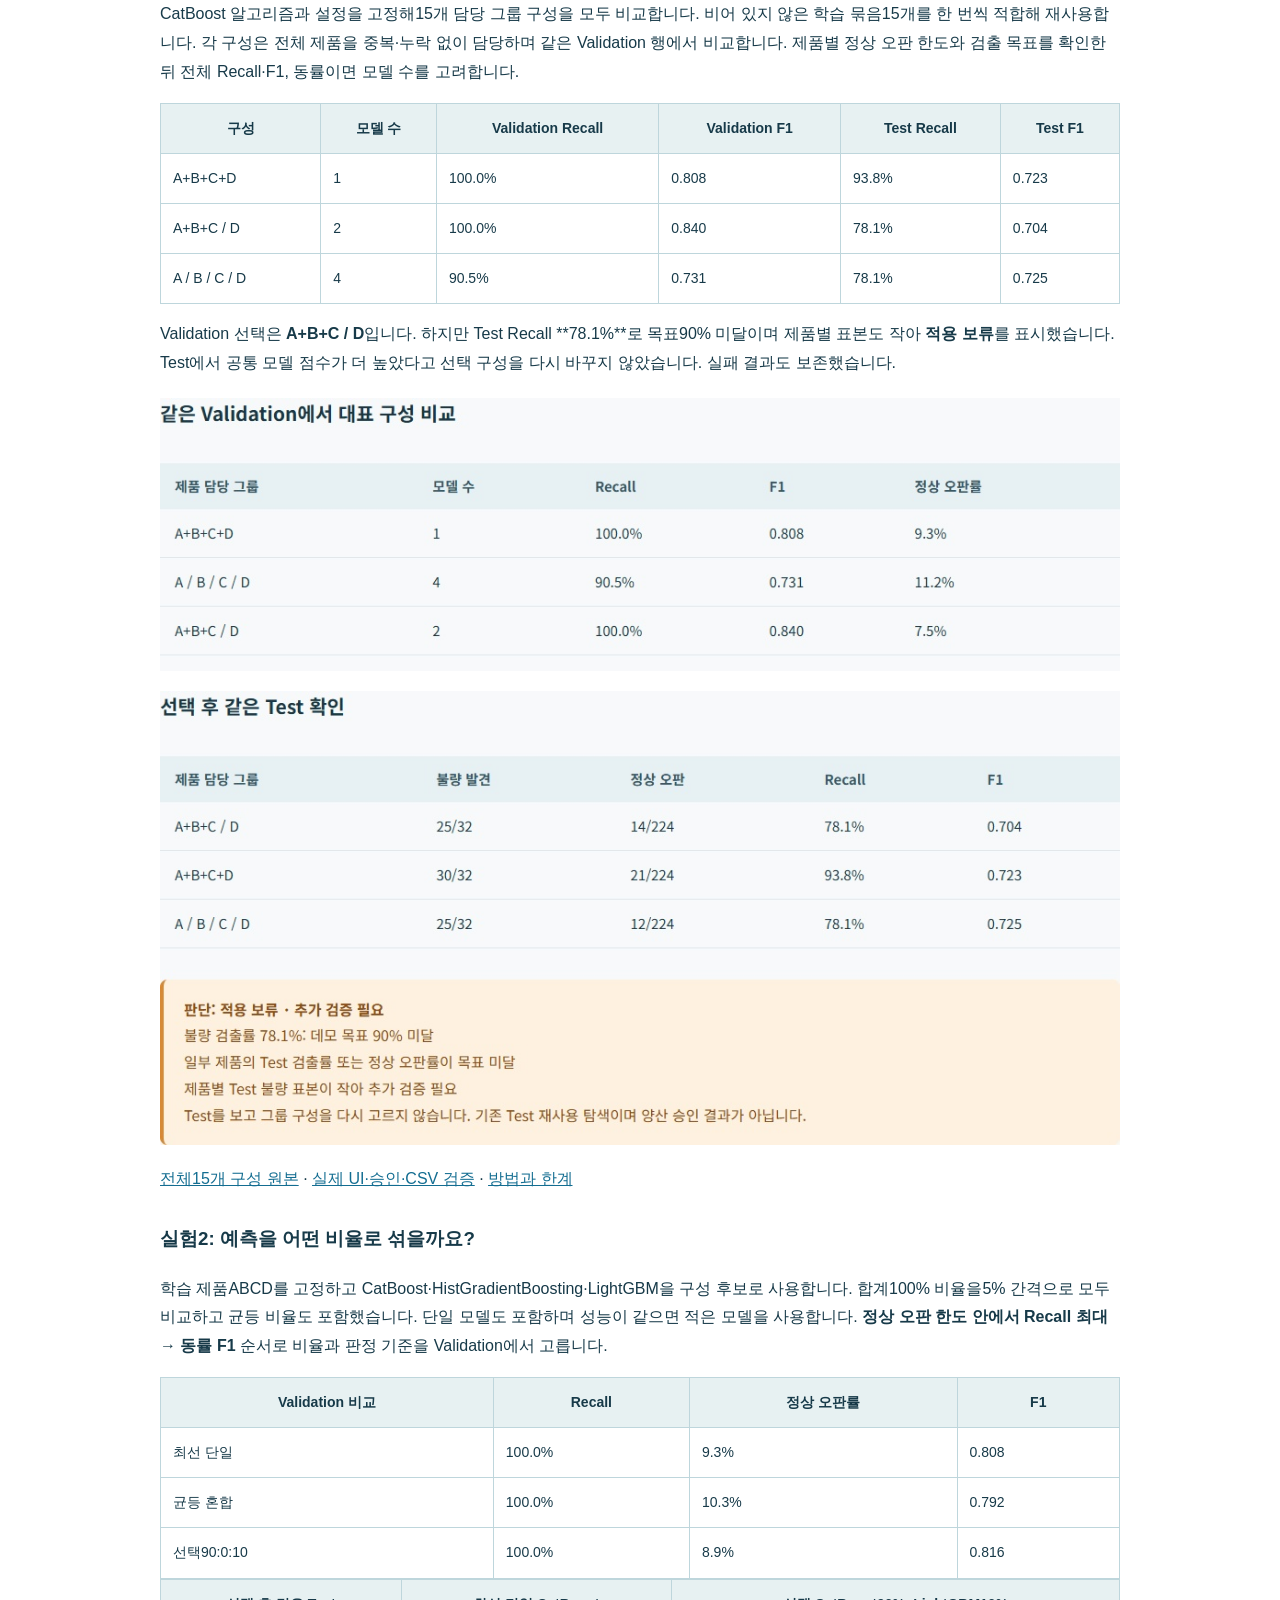
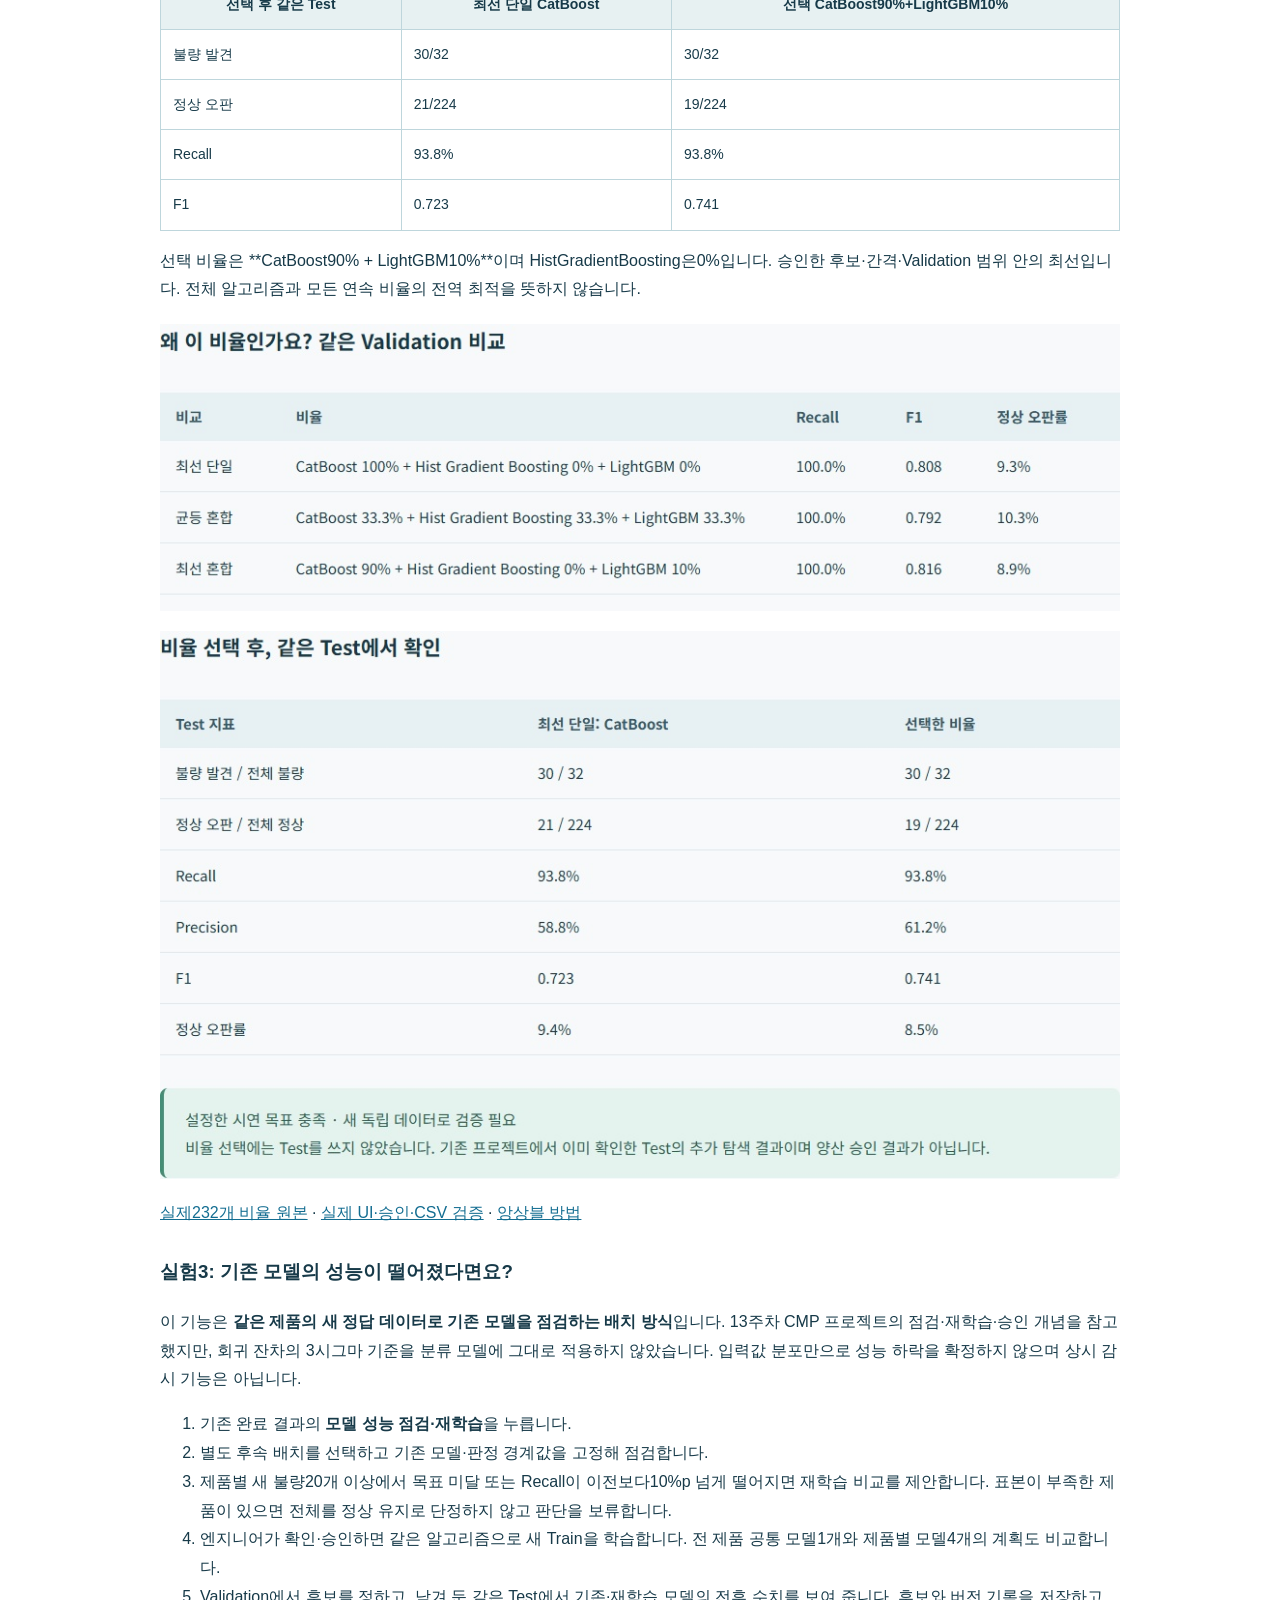
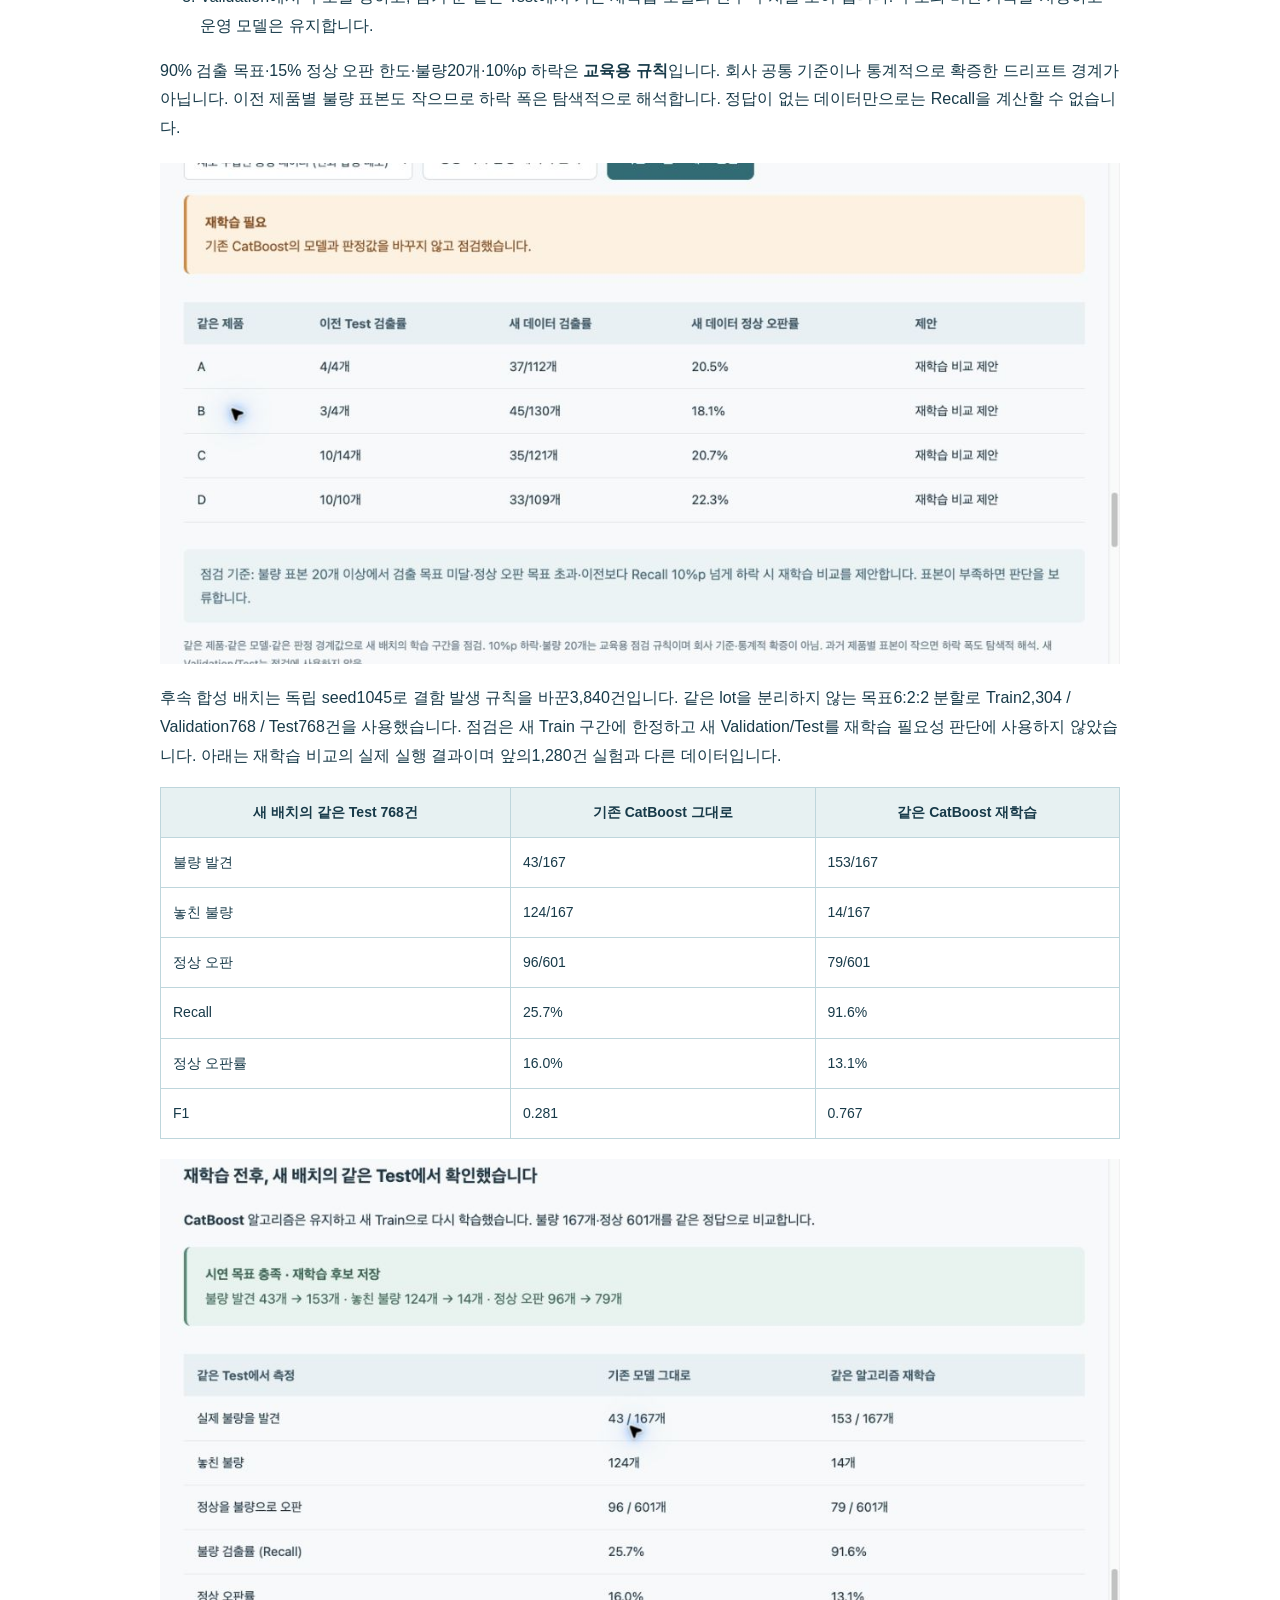
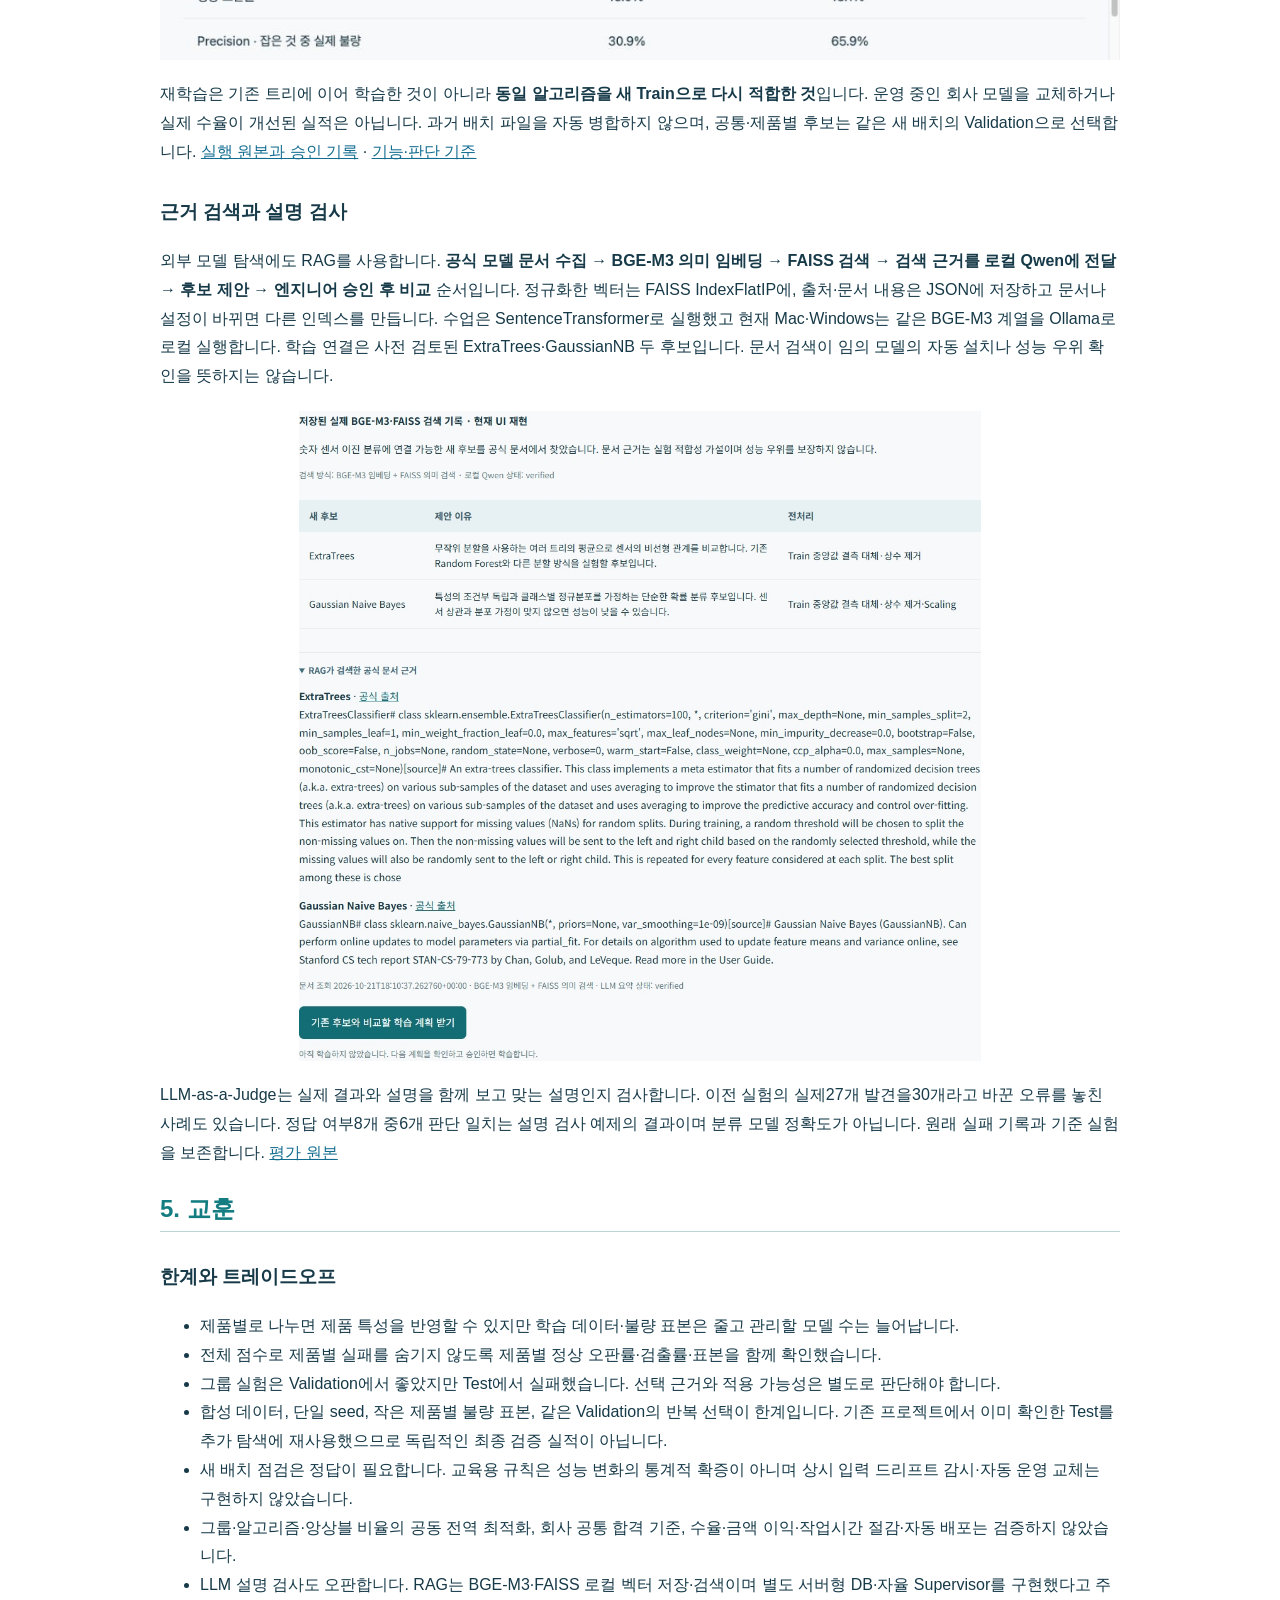
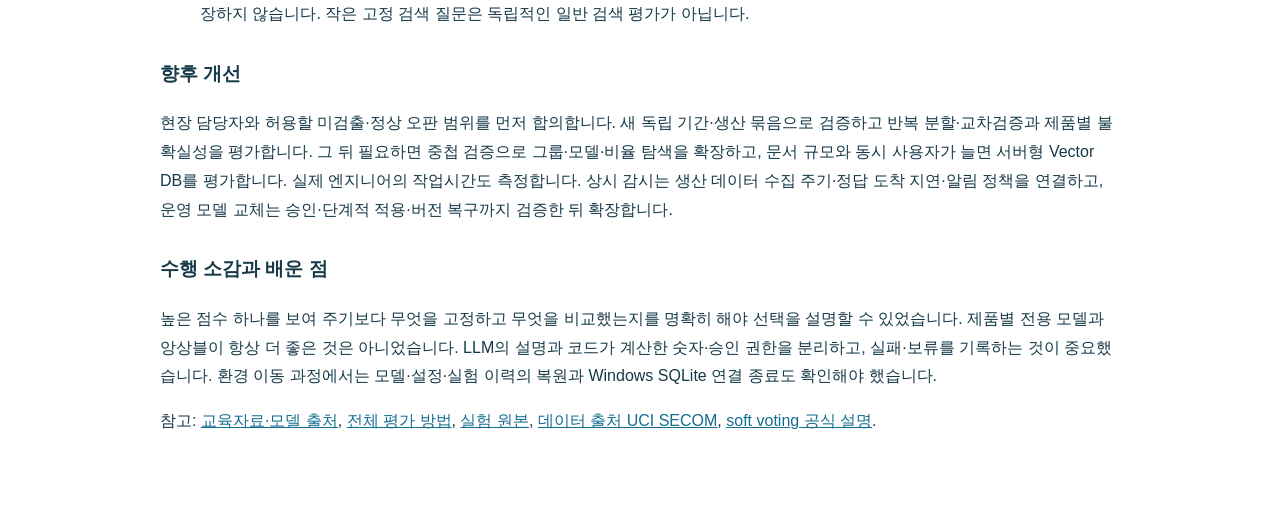
==== commit 38011b40: "Add labeled-batch model management and update final submission" ====
--- a/docs/G045_Final_Report.html
+++ b/docs/G045_Final_Report.html
@@ -1,32 +1,12 @@
-<!doctype html><html lang="ko"><meta charset="utf-8"><title>G045 최종 보고서</title><style>
-@page {size:A4; margin:16mm 13mm 17mm}
-* {box-sizing:border-box}
-body {max-width:190mm;margin:auto;color:#173a49;font-family:"Malgun Gothic",sans-serif;font-size:10pt;line-height:1.65;overflow-wrap:anywhere}
-h1 {font-size:23pt;line-height:1.4;color:#173a49;border-bottom:3px solid #167d84;padding-bottom:12px}
-h2 {font-size:15pt;color:#167d84;border-bottom:1px solid #c9dadd;margin:24px 0 12px;break-after:avoid}
-h3 {font-size:12pt;margin-top:20px;break-after:avoid}
-p {margin:9px 0} a {color:#136d91;text-decoration:none}
-table {border-collapse:collapse;width:100%;margin:12px 0;font-size:8pt;line-height:1.55;table-layout:fixed}
-th,td {border:1px solid #c9dadd;padding:7px;vertical-align:top}
-th {background:#e7f1f2;color:#173a49} tr {break-inside:avoid} thead {display:table-header-group}
-img {display:block;max-width:100%;max-height:112mm;object-fit:contain;margin:12px auto;break-inside:avoid}
-ul,ol {padding-left:23px} li {margin:6px 0} pre {white-space:pre-wrap;font-size:8pt}
-.purpose {padding:10px 14px;background:#edf5f6;border-left:4px solid #167d84;font-size:10pt}
-.architecture {break-inside:avoid;margin:15px 0;text-align:center;font-size:9pt}
-.step {background:#edf5f6;border:1px solid #a8c8ce;border-radius:6px;padding:10px}
-.arrow {font-size:15pt;color:#167d84;line-height:1.5}
-.branches {display:flex;gap:14px}.branches>.step {width:50%}
-.architecture p {font-size:8pt}
-@media screen {body{padding:24px;background:white}html{background:#e6edef}}
-</style><body><div class="purpose"><strong>상세 제출용 최종 보고서</strong><br>5분 발표는 별도의 발표 PPTX·PDF 본문1~10장을 사용합니다. 프로젝트와 실험 결과는 같습니다.</div><h1>반도체 검사 모델 실험 도우미 — 최종 보고서</h1>
+<!doctype html><html lang="ko"><meta charset="utf-8"><title>G045 모델 실험·관리 Agent 최종 보고서</title><style>body{max-width:960px;margin:32px auto;padding:24px;color:#173a49;font:16px/1.8 "Arial Unicode MS",sans-serif}h1{font-size:30px}h2{color:#147d82;border-bottom:1px solid #bcd5d7}h3{margin-top:28px}table{border-collapse:collapse;width:100%;font-size:14px}th,td{border:1px solid #bed6dc;padding:12px;vertical-align:top}th{background:#e7f1f2}img{display:block;max-width:100%;max-height:650px;object-fit:contain;margin:20px auto}a{color:#136d91}.architecture{text-align:center}.step{padding:12px;background:#edf5f6;border:1px solid #a8c8ce}.arrow{color:#147d82;font-size:22px}.branches{display:flex;gap:12px}.branches .step{flex:1}@media print{@page{size:A4;margin:15mm}body{font-size:10pt}img{max-height:100mm}tr,.architecture{break-inside:avoid}}</style><body><h1>반도체 검사 모델 실험·관리 Agent — 최종 보고서</h1>
 <h2>1. 표지 및 소속 정보</h2>
 <p><strong>SKALA 광주 2반 · G045 김용찬 · AI Agent 신규 구현 과제2 · 2026-10-22</strong></p>
-<p>검사 데이터를 점검하고, 학습할 제품 묶음과 모델 예측의 혼합 비율을 비교한 뒤 선택 이유와 검증 결과를 보여 주는 Agent입니다.</p>
+<p>검사 모델의 실험 계획과 선택을 돕고, 이후 새 정답 데이터로 기존 모델을 점검해 필요하면 승인 후 재학습 결과까지 비교하는 Agent입니다.</p>
 <p><a href="https://github.com/dragonchan95/Semiconductor-AI-Agent">소스 코드</a> · <a href="https://github.com/dragonchan95/Semiconductor-AI-Agent/blob/main/docs/G045_Semiconductor_Agent.pptx">발표 PPTX</a> · <a href="https://github.com/dragonchan95/Semiconductor-AI-Agent/blob/main/docs/G045_Semiconductor_Agent.pdf">발표 PDF</a> · <a href="https://github.com/dragonchan95/Semiconductor-AI-Agent/blob/main/docs/%EB%B0%9C%ED%91%9C%EB%8C%80%EB%B3%B8_G045.txt">5분 대본</a></p>
-<p>이 문서는 최신 공개 보고서입니다. 기존 Google Slides 원본은 최신 PPTX 반영이 아직 필요합니다. <a href="https://github.com/dragonchan95/Semiconductor-AI-Agent/blob/main/docs/evaluation/public_links.json">공개 접근 확인 기록</a>을 별도로 보관합니다. 발표는 본문1~10장, 11~14장은 질문용 부록입니다.</p>
+<p>이 문서와 같은 내용을 <a href="https://docs.google.com/presentation/d/1Upq5XgCTom2bhOTXbTf28W2QlDKoQ5XvXIDO3Y6c2Do/edit">최종 제출 보고서 Google Slides</a>로 제공합니다. 상세 보고서는 구현과 한계를 모두 담고, 5분 발표는 별도 발표 자료의 본문1~12장을 사용합니다. 13~17장은 질문용 부록입니다. <a href="https://github.com/dragonchan95/Semiconductor-AI-Agent/blob/main/docs/evaluation/google_slides_submission.json">온라인 반영 확인</a></p>
 <h2>2. 문제 개선 및 신규 구현 사항</h2>
 <h3>해결할 문제</h3>
-<p>이 신규 구현 프로젝트에서 설정한 기존 업무 방식은 <strong>엔지니어가 검사 데이터의 학습 제품 범위·모델·혼합 비율을 직접 비교하고, 선택 근거와 결과를 정리해야 하는 상황</strong>입니다. 비교 계획·승인·실행·기록을 연결해 그 선택을 돕는 것을 해결 과제로 정했습니다. 특정 회사의 기존 시스템을 조사하거나 업무시간·기존 성능을 실측한 프로젝트는 아닙니다.</p>
+<p>이 신규 구현 프로젝트에서 설정한 기존 업무 방식은 <strong>엔지니어가 검사 데이터의 학습 제품 범위·모델·혼합 비율을 직접 비교하고, 선택 근거와 결과를 정리하며 새 생산 데이터에서 기존 모델의 성능도 확인해야 하는 상황</strong>입니다. 비교 계획·승인·실행·기록을 연결해 그 선택을 돕는 것을 해결 과제로 정했습니다. 특정 회사의 기존 시스템을 조사하거나 업무시간·기존 성능을 실측한 프로젝트는 아닙니다.</p>
 <table>
 <thead>
 <tr>
@@ -62,6 +42,11 @@
 <td>그룹 실험의 실제 보류 결과</td>
 </tr>
 <tr>
+<td>데이터 변화 후 기존 모델 관리</td>
+<td>새 정답 배치 점검·재학습 제안·승인·동일 Test 전후 비교·후보 저장</td>
+<td><a href="https://github.com/dragonchan95/Semiconductor-AI-Agent/blob/main/docs/evaluation/lifecycle_mac.json">실제 Mac 실행</a>과 관리 화면</td>
+</tr>
+<tr>
 <td>비교 후보를 추가하기 위한 문서 탐색</td>
 <td>공식 문서 검색과 근거 연결 RAG</td>
 <td>ExtraTrees·GaussianNB 후보·출처 화면</td>
@@ -96,8 +81,8 @@
 </tr>
 <tr>
 <td>아키텍처·코드 품질</td>
-<td>데이터·학습·그룹·앙상블·저장·API 모듈 분리. Workbench와 Dependencies에 Store·Knowledge·Advisor 주입</td>
-<td><a href="https://github.com/dragonchan95/Semiconductor-AI-Agent/blob/main/docs/evaluation/tests-windows.txt">단위/API 테스트</a> 51개 통과. 승인·분할·지표·저장 모델 재현·라우팅 검증 포함</td>
+<td>데이터·학습·그룹·앙상블·성능 점검·저장·API 모듈 분리. Workbench와 Dependencies에 Store·Knowledge·Advisor 주입</td>
+<td><a href="https://github.com/dragonchan95/Semiconductor-AI-Agent/blob/main/docs/evaluation/tests-mac-lifecycle.txt">단위/API 테스트</a> 52개 통과. 승인·분할·지표·저장 모델 재현·라우팅 검증 포함</td>
 </tr>
 <tr>
 <td>LangSmith</td>
@@ -126,8 +111,12 @@
   <div class="branches"><div class="step">실험1: 알고리즘 고정<br>제품 담당 그룹15개 비교</div>
   <div class="step">실험2: 학습 제품ABCD 고정<br>예측 혼합 비율232개 비교</div></div><div class="arrow">↓</div>
   <div class="step">Validation에서 선택 고정 → 같은 Test 확인 → 결과·실패·보류 기록</div>
-  <p>MCP: 조회·계획 도구 / Resource · LangSmith: 실행 추적 · LLM 설명 검사 + 코드 수치·승인 검사</p>
+  <div class="arrow">↓</div><div class="step">새 정답 배치로 기존 모델 점검 → 승인 재학습 → 같은 Test 전후 비교 → 후보 저장</div><p>MCP: 조회·계획 도구 / Resource · LangSmith: 실행 추적 · LLM 설명 검사 + 코드 수치·승인 검사</p>
 </div><p>승인은 저장된 계획 hash·데이터 버전과 단회 실행 상태로 확인합니다. LangGraph interrupt를 사용한 구현은 아닙니다. 제품 그룹 실험과 비율 실험은 별도 승인된 비교이며 자동 운영 모델 교체는 수행하지 않습니다.</p>
+<h3>교육 모델과 데이터 범위</h3>
+<p>입력 종류에 따라 모델이 달라집니다. 교육자료의 센서 분류 모델12종(Logistic Regression, Tree·Forest·Boosting, KNN, SVM, MLP 등)과 검사 이미지용 축소 ResNet·VGGNet·Autoencoder3종을 실제 학습합니다. 이미지 학습은 교육용 축소 구조이며 원 논문의 전체 모델 성능을 재현했다고 주장하지 않습니다. GPT/BERT 로그 분류·LSTM/ARIMA 시계열은 자료에 소개된 확장 후보입니다. <a href="https://github.com/dragonchan95/Semiconductor-AI-Agent/blob/main/docs/CURRICULUM_MODELS.md">수업 PDF 쪽·모델·전처리 연결표</a></p>
+<p>공개 예제 <strong>SECOM은 UCI Machine Learning Repository의 반도체 제조 센서·정상/불량 데이터셋</strong>입니다. McCann &amp; Johnston(2008), DOI10.24432/C54305, CC BY4.0이며 일본 경비 회사 자료를 뜻하지 않습니다. 1,567개 샘플 중 불량104개이고 센서 원파일590열입니다. UCI 메타데이터의591 features 표기와 구분합니다. 제품명·회사명은 제공하지 않습니다. <a href="https://archive.ics.uci.edu/dataset/179/secom">UCI 원본 및 라이선스</a></p>
+<p>나머지 제품 A–D 센서·검사 이미지 예제는 합성 자료입니다. SECOM은 날짜 블록 기준으로60/20/20을 나누어 실제 행 수820/367/380이며, 제품 A–D 센서는 lot 단위6:2:2로 나눕니다. 본문 실험은 합성 센서 데이터입니다.</p>
 <h3>시연 시나리오와 화면</h3>
 <p>제품 A–D 합성 센서1,280건(불량201건)을 선택합니다. 생산 묶음을 섞지 않고 Train768 / Validation256 / Test256으로 나눕니다. 원본 행·라벨·분할을 고정한 뒤 두 실험을 각각 진행합니다.</p>
 <ol>
@@ -250,8 +239,63 @@
 <p><img src="[data-uri]" alt="비율별 Validation 비교" />
 <img src="[data-uri]" alt="앙상블 Test 확인" /></p>
 <p><a href="https://github.com/dragonchan95/Semiconductor-AI-Agent/blob/main/docs/evaluation/weighted_ensemble.json">실제232개 비율 원본</a> · <a href="https://github.com/dragonchan95/Semiconductor-AI-Agent/blob/main/docs/evaluation/ensemble_browser.json">실제 UI·승인·CSV 검증</a> · <a href="https://github.com/dragonchan95/Semiconductor-AI-Agent/blob/main/docs/ENSEMBLE.md">앙상블 방법</a></p>
+<h3>실험3: 기존 모델의 성능이 떨어졌다면요?</h3>
+<p>이 기능은 <strong>같은 제품의 새 정답 데이터로 기존 모델을 점검하는 배치 방식</strong>입니다. 13주차 CMP 프로젝트의 점검·재학습·승인 개념을 참고했지만, 회귀 잔차의 3시그마 기준을 분류 모델에 그대로 적용하지 않았습니다. 입력값 분포만으로 성능 하락을 확정하지 않으며 상시 감시 기능은 아닙니다.</p>
+<ol>
+<li>기존 완료 결과의 <strong>모델 성능 점검·재학습</strong>을 누릅니다.</li>
+<li>별도 후속 배치를 선택하고 기존 모델·판정 경계값을 고정해 점검합니다.</li>
+<li>제품별 새 불량20개 이상에서 목표 미달 또는 Recall이 이전보다10%p 넘게 떨어지면 재학습 비교를 제안합니다. 표본이 부족한 제품이 있으면 전체를 정상 유지로 단정하지 않고 판단을 보류합니다.</li>
+<li>엔지니어가 확인·승인하면 같은 알고리즘으로 새 Train을 학습합니다. 전 제품 공통 모델1개와 제품별 모델4개의 계획도 비교합니다.</li>
+<li>Validation에서 후보를 정하고, 남겨 둔 같은 Test에서 기존·재학습 모델의 전후 수치를 보여 줍니다. 후보와 버전 기록을 저장하고 운영 모델은 유지합니다.</li>
+</ol>
+<p>90% 검출 목표·15% 정상 오판 한도·불량20개·10%p 하락은 <strong>교육용 규칙</strong>입니다. 회사 공통 기준이나 통계적으로 확증한 드리프트 경계가 아닙니다. 이전 제품별 불량 표본도 작으므로 하락 폭은 탐색적으로 해석합니다. 정답이 없는 데이터만으로는 Recall을 계산할 수 없습니다.</p>
+<p><img src="[data-uri]" alt="새 정답 데이터로 기존 모델 점검" /></p>
+<p>후속 합성 배치는 독립 seed1045로 결함 발생 규칙을 바꾼3,840건입니다. 같은 lot을 분리하지 않는 목표6:2:2 분할로 Train2,304 / Validation768 / Test768건을 사용했습니다. 점검은 새 Train 구간에 한정하고 새 Validation/Test를 재학습 필요성 판단에 사용하지 않았습니다. 아래는 재학습 비교의 실제 실행 결과이며 앞의1,280건 실험과 다른 데이터입니다.</p>
+<table>
+<thead>
+<tr>
+<th>새 배치의 같은 Test 768건</th>
+<th>기존 CatBoost 그대로</th>
+<th>같은 CatBoost 재학습</th>
+</tr>
+</thead>
+<tbody>
+<tr>
+<td>불량 발견</td>
+<td>43/167</td>
+<td>153/167</td>
+</tr>
+<tr>
+<td>놓친 불량</td>
+<td>124/167</td>
+<td>14/167</td>
+</tr>
+<tr>
+<td>정상 오판</td>
+<td>96/601</td>
+<td>79/601</td>
+</tr>
+<tr>
+<td>Recall</td>
+<td>25.7%</td>
+<td>91.6%</td>
+</tr>
+<tr>
+<td>정상 오판률</td>
+<td>16.0%</td>
+<td>13.1%</td>
+</tr>
+<tr>
+<td>F1</td>
+<td>0.281</td>
+<td>0.767</td>
+</tr>
+</tbody>
+</table>
+<p><img src="[data-uri]" alt="승인 재학습 후 같은 Test에서 비교" /></p>
+<p>재학습은 기존 트리에 이어 학습한 것이 아니라 <strong>동일 알고리즘을 새 Train으로 다시 적합한 것</strong>입니다. 운영 중인 회사 모델을 교체하거나 실제 수율이 개선된 실적은 아닙니다. 과거 배치 파일을 자동 병합하지 않으며, 공통·제품별 후보는 같은 새 배치의 Validation으로 선택합니다. <a href="https://github.com/dragonchan95/Semiconductor-AI-Agent/blob/main/docs/evaluation/lifecycle_mac.json">실행 원본과 승인 기록</a> · <a href="https://github.com/dragonchan95/Semiconductor-AI-Agent/blob/main/docs/MODEL_MANAGEMENT.md">기능·판단 기준</a></p>
 <h3>근거 검색과 설명 검사</h3>
-<p>외부 모델 탐색에도 RAG를 사용합니다. <strong>공식 모델 문서 수집 → BGE-M3 의미 임베딩 → FAISS 검색 → 검색 근거를 로컬 Qwen에 전달 → 후보 제안 → 엔지니어 승인 후 비교</strong> 순서입니다. 정규화한 벡터는 FAISS IndexFlatIP에, 출처·문서 내용은 JSON에 저장하고 문서나 설정이 바뀌면 다른 인덱스를 만듭니다. 수업은 SentenceTransformer로 실행했고 현재 Windows는 같은 BGE-M3 계열을 Ollama로 로컬 실행합니다. 학습 연결은 사전 검토된 ExtraTrees·GaussianNB 두 후보입니다. 문서 검색이 임의 모델의 자동 설치나 성능 우위 확인을 뜻하지는 않습니다.</p>
+<p>외부 모델 탐색에도 RAG를 사용합니다. <strong>공식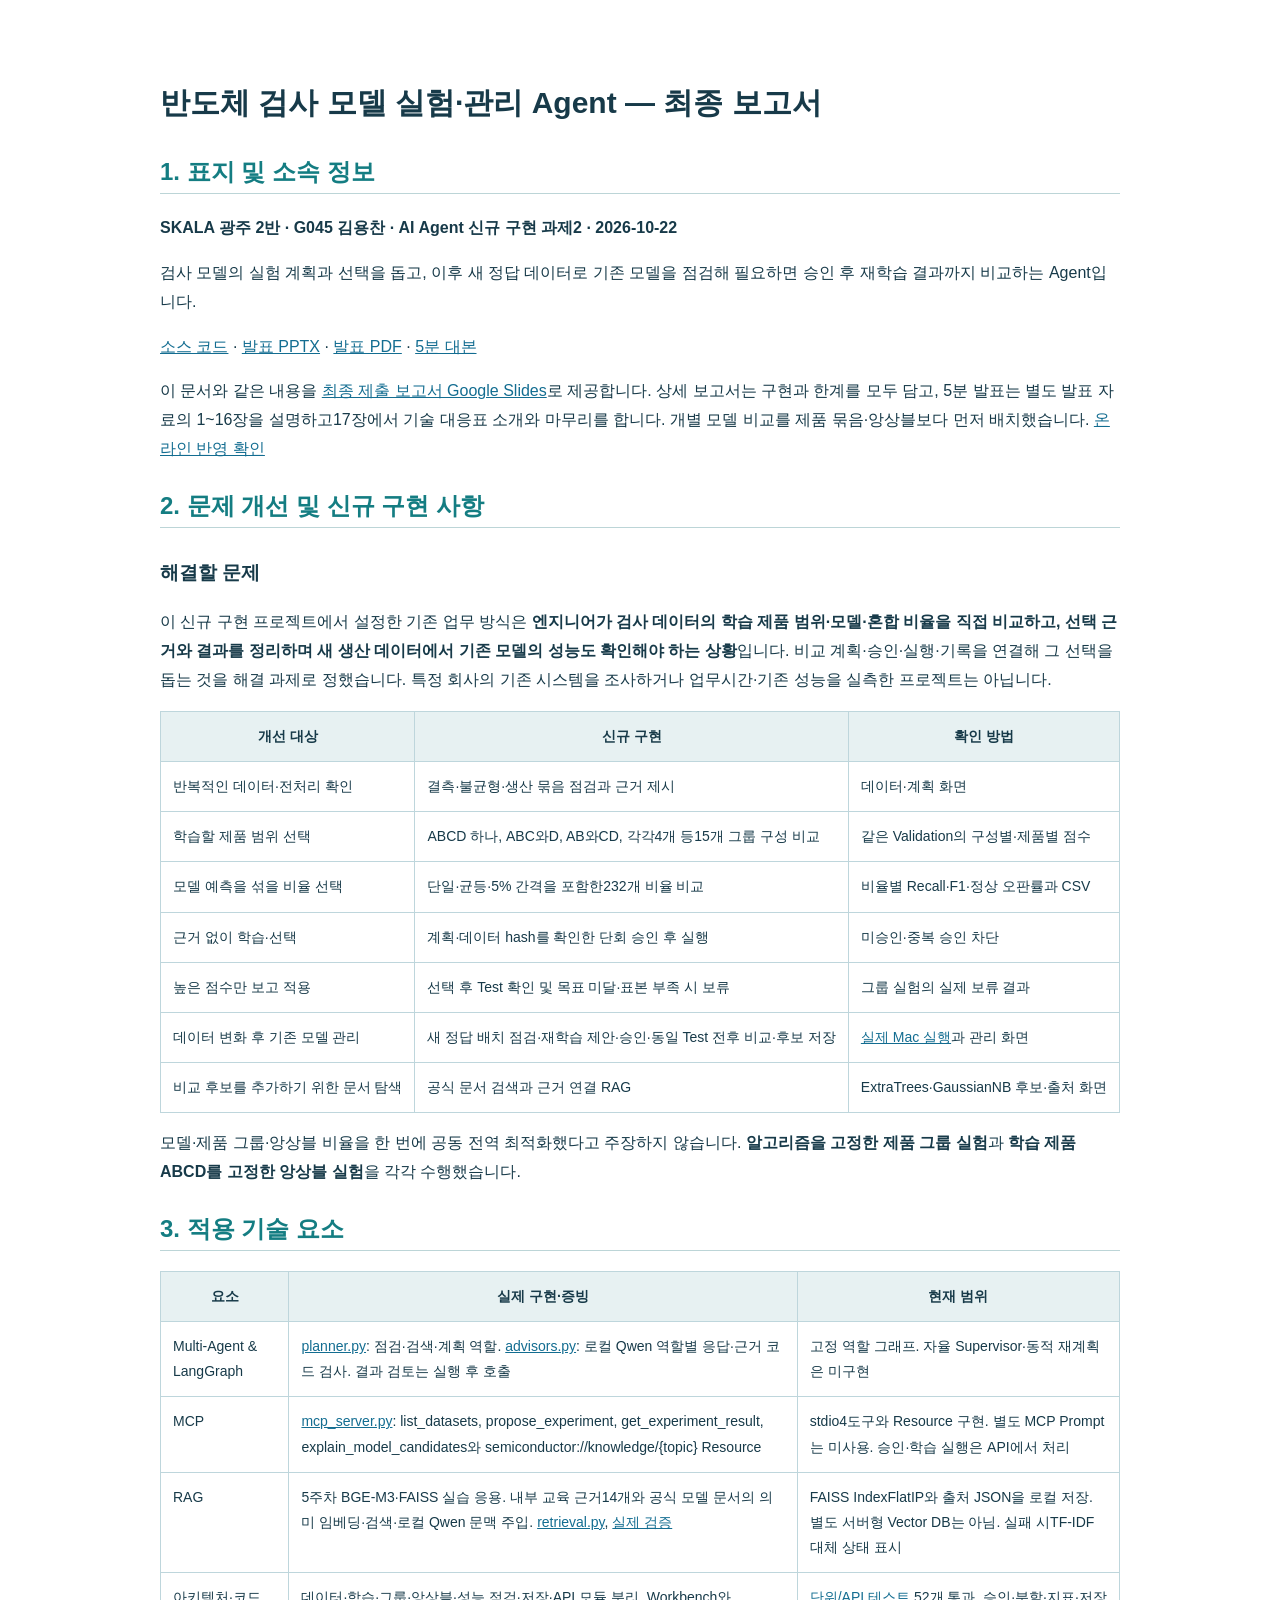
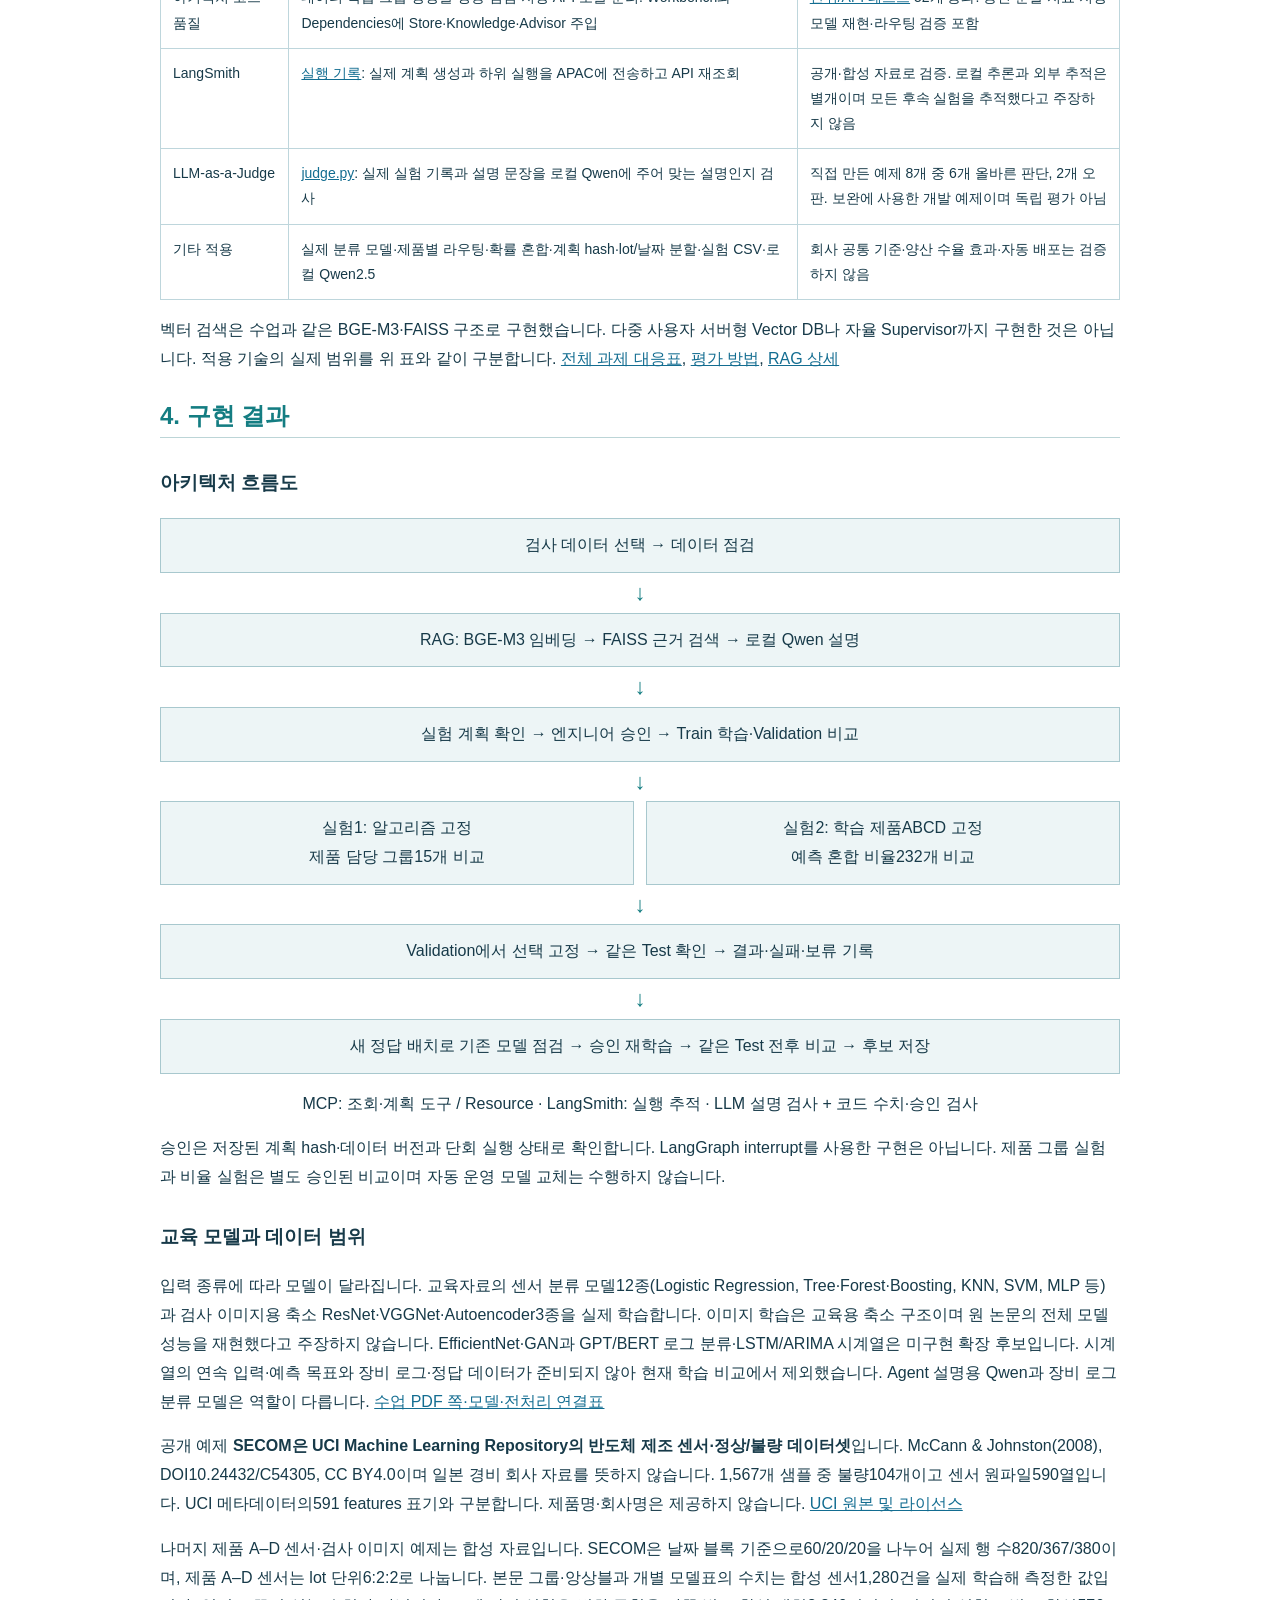
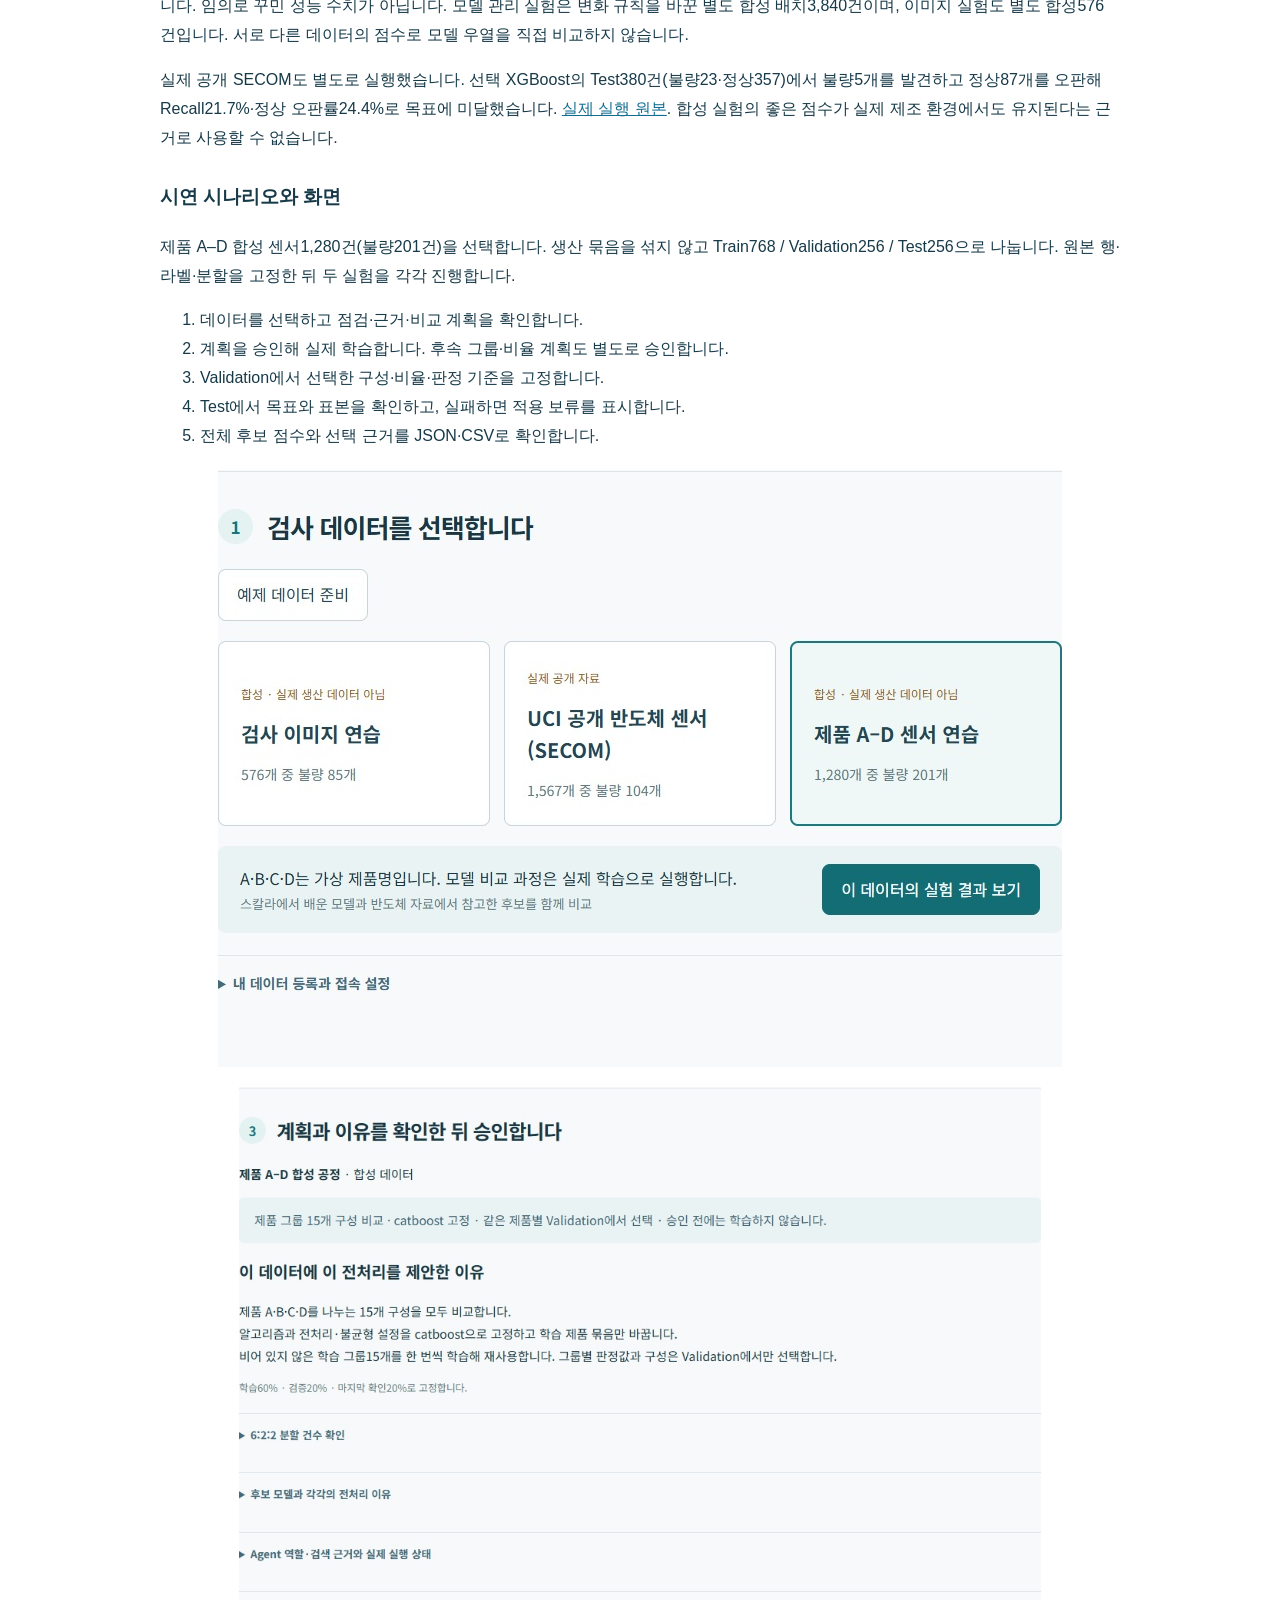
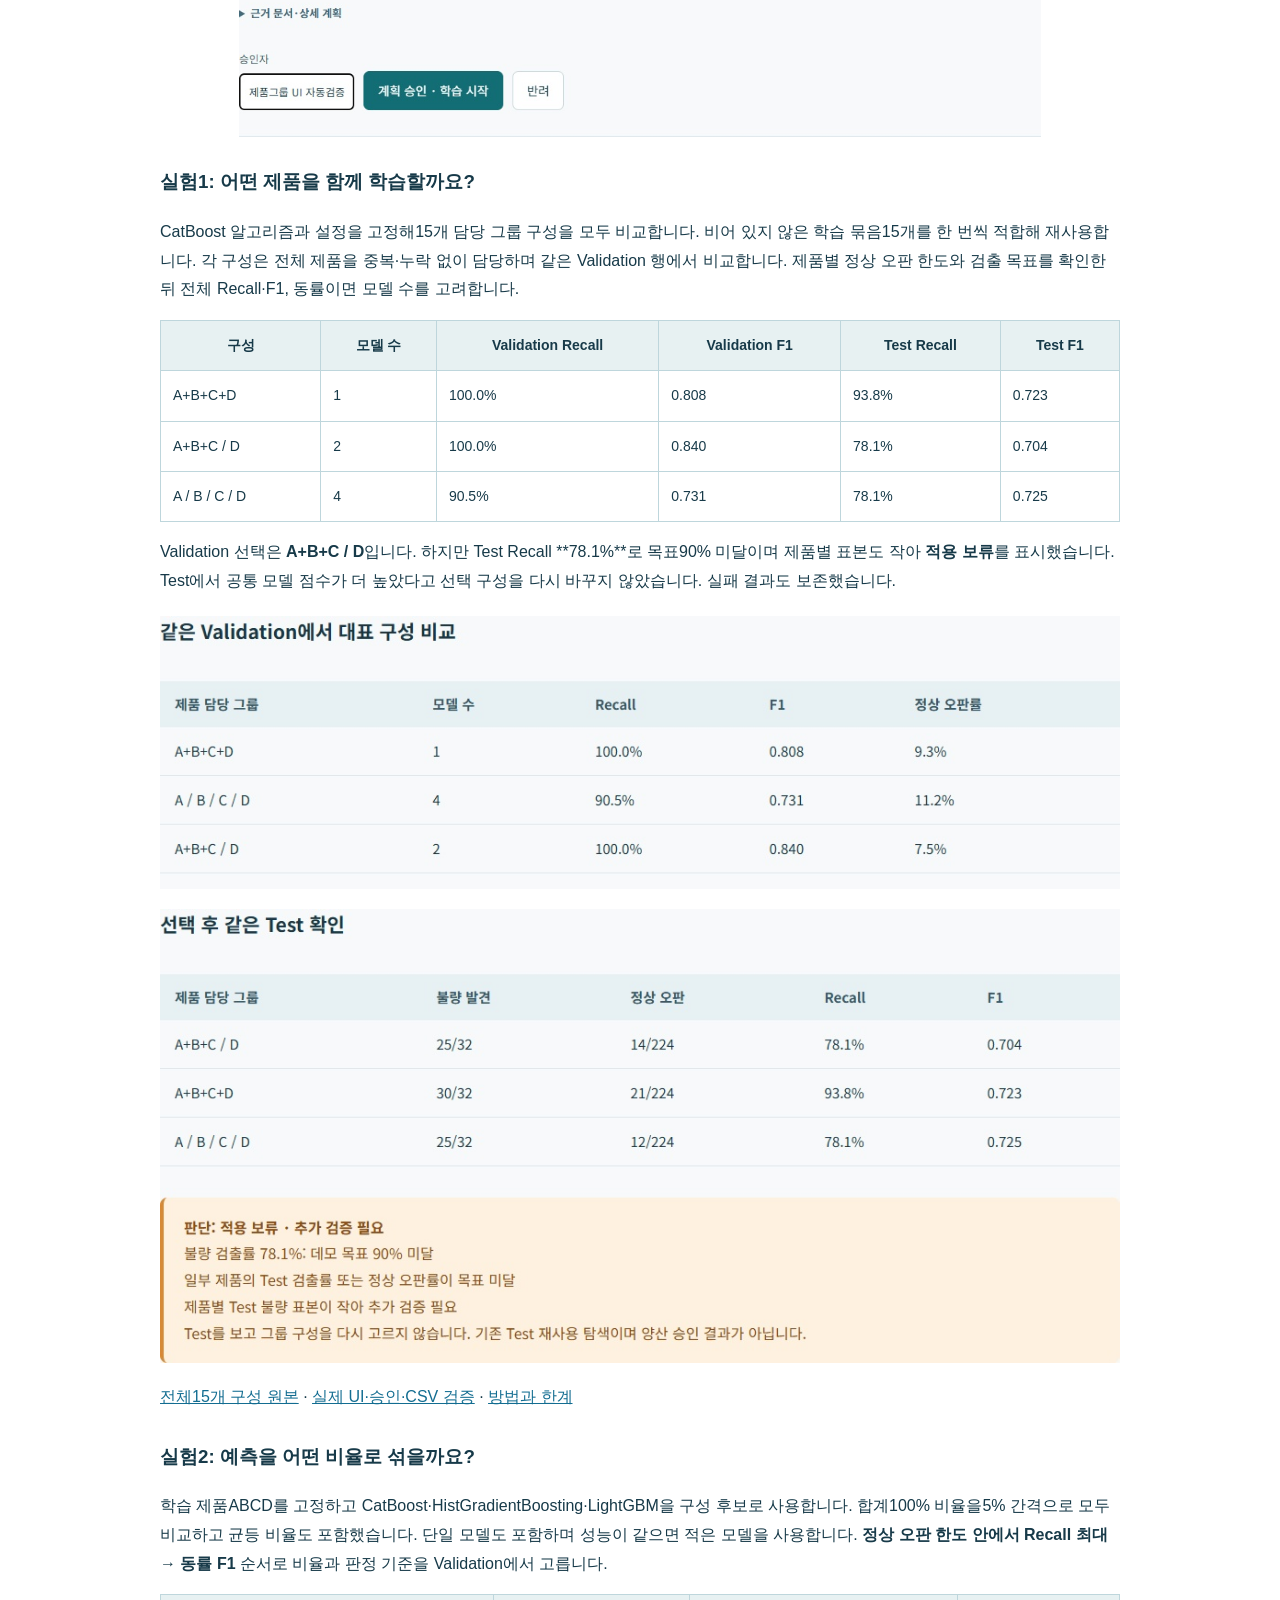
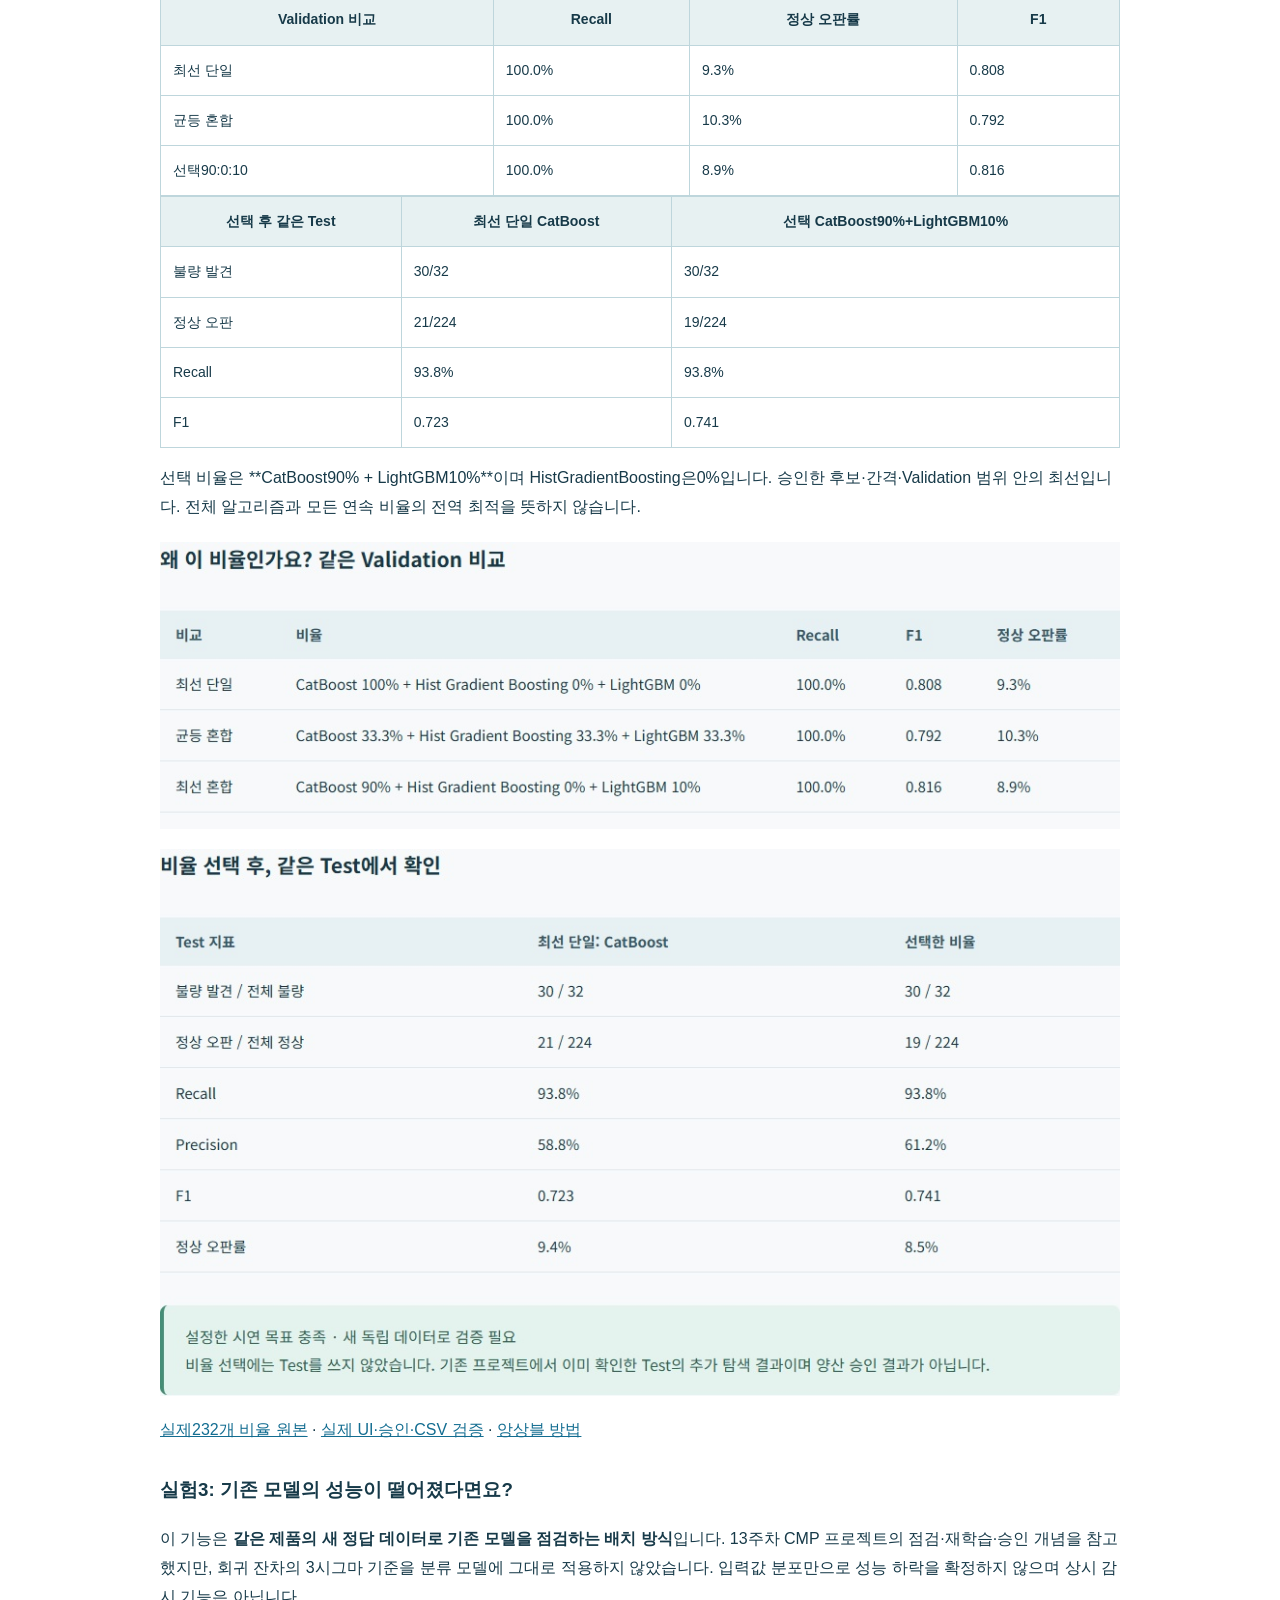
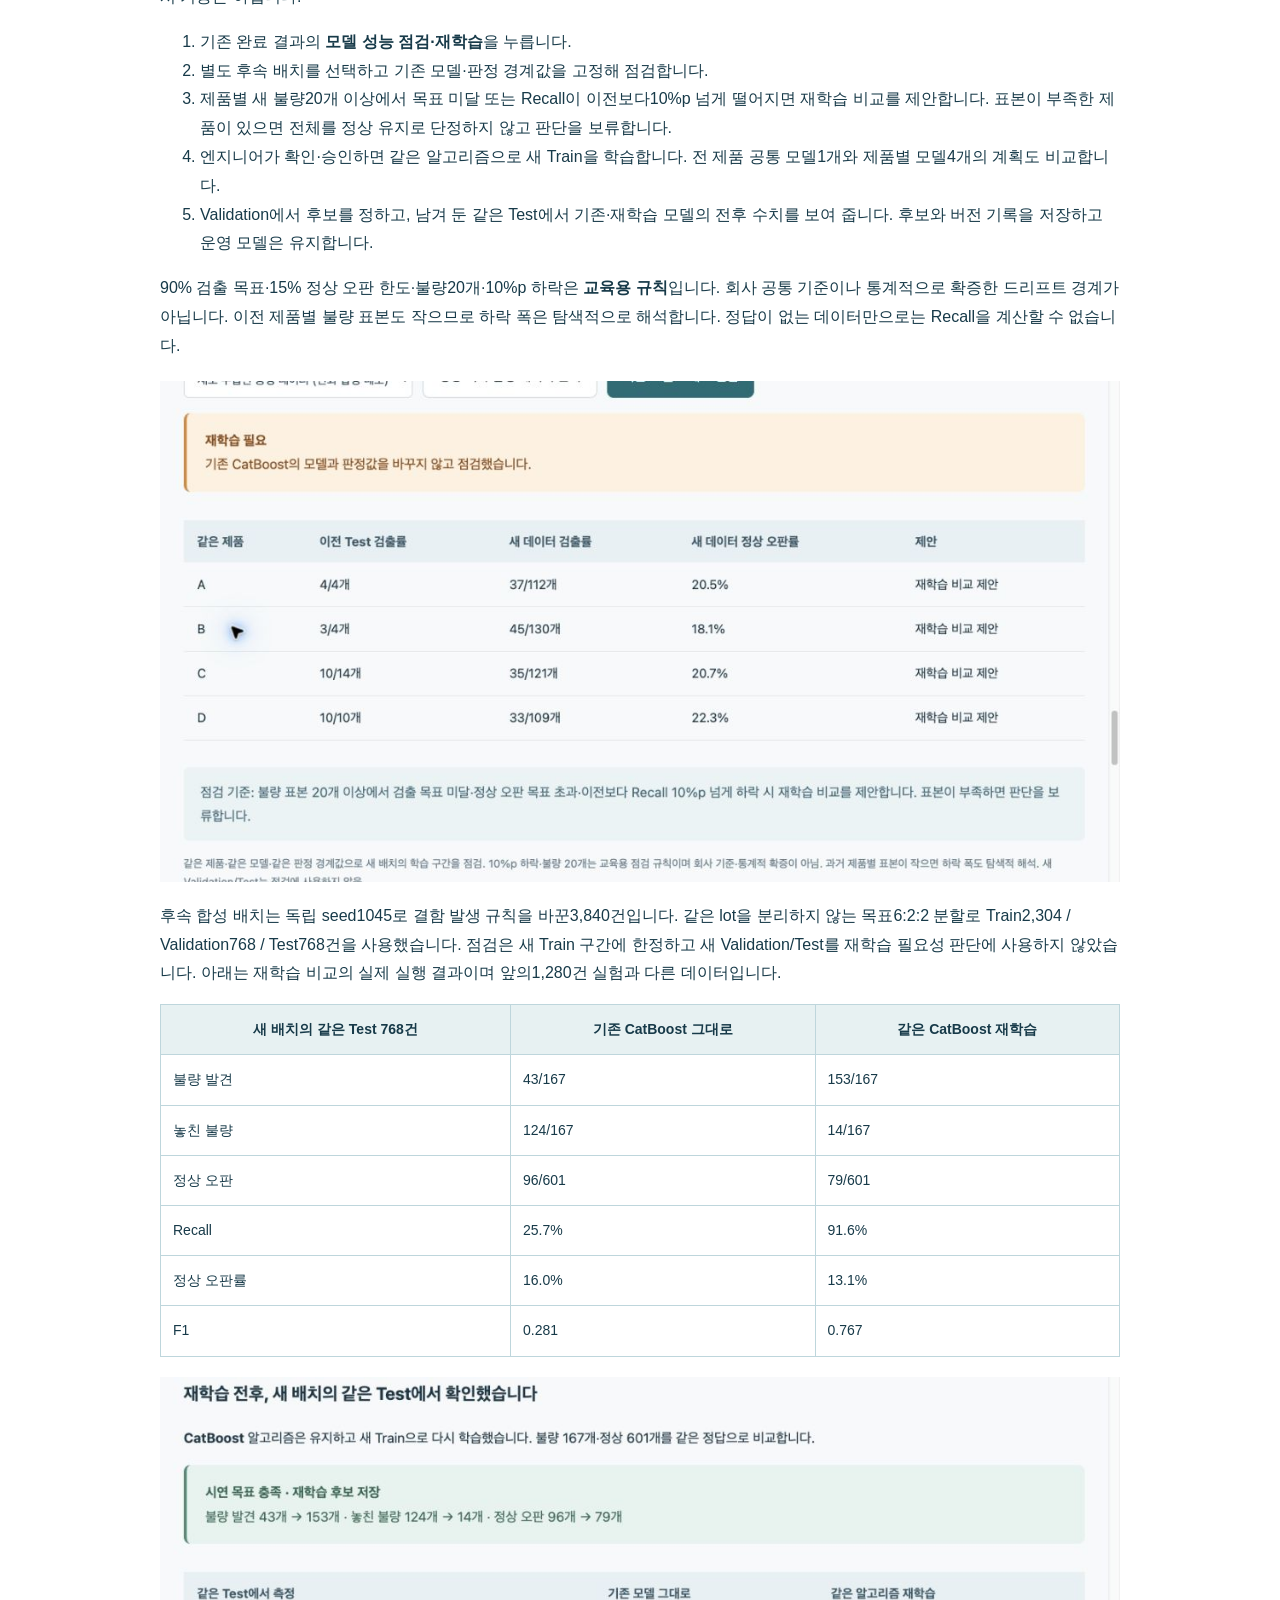
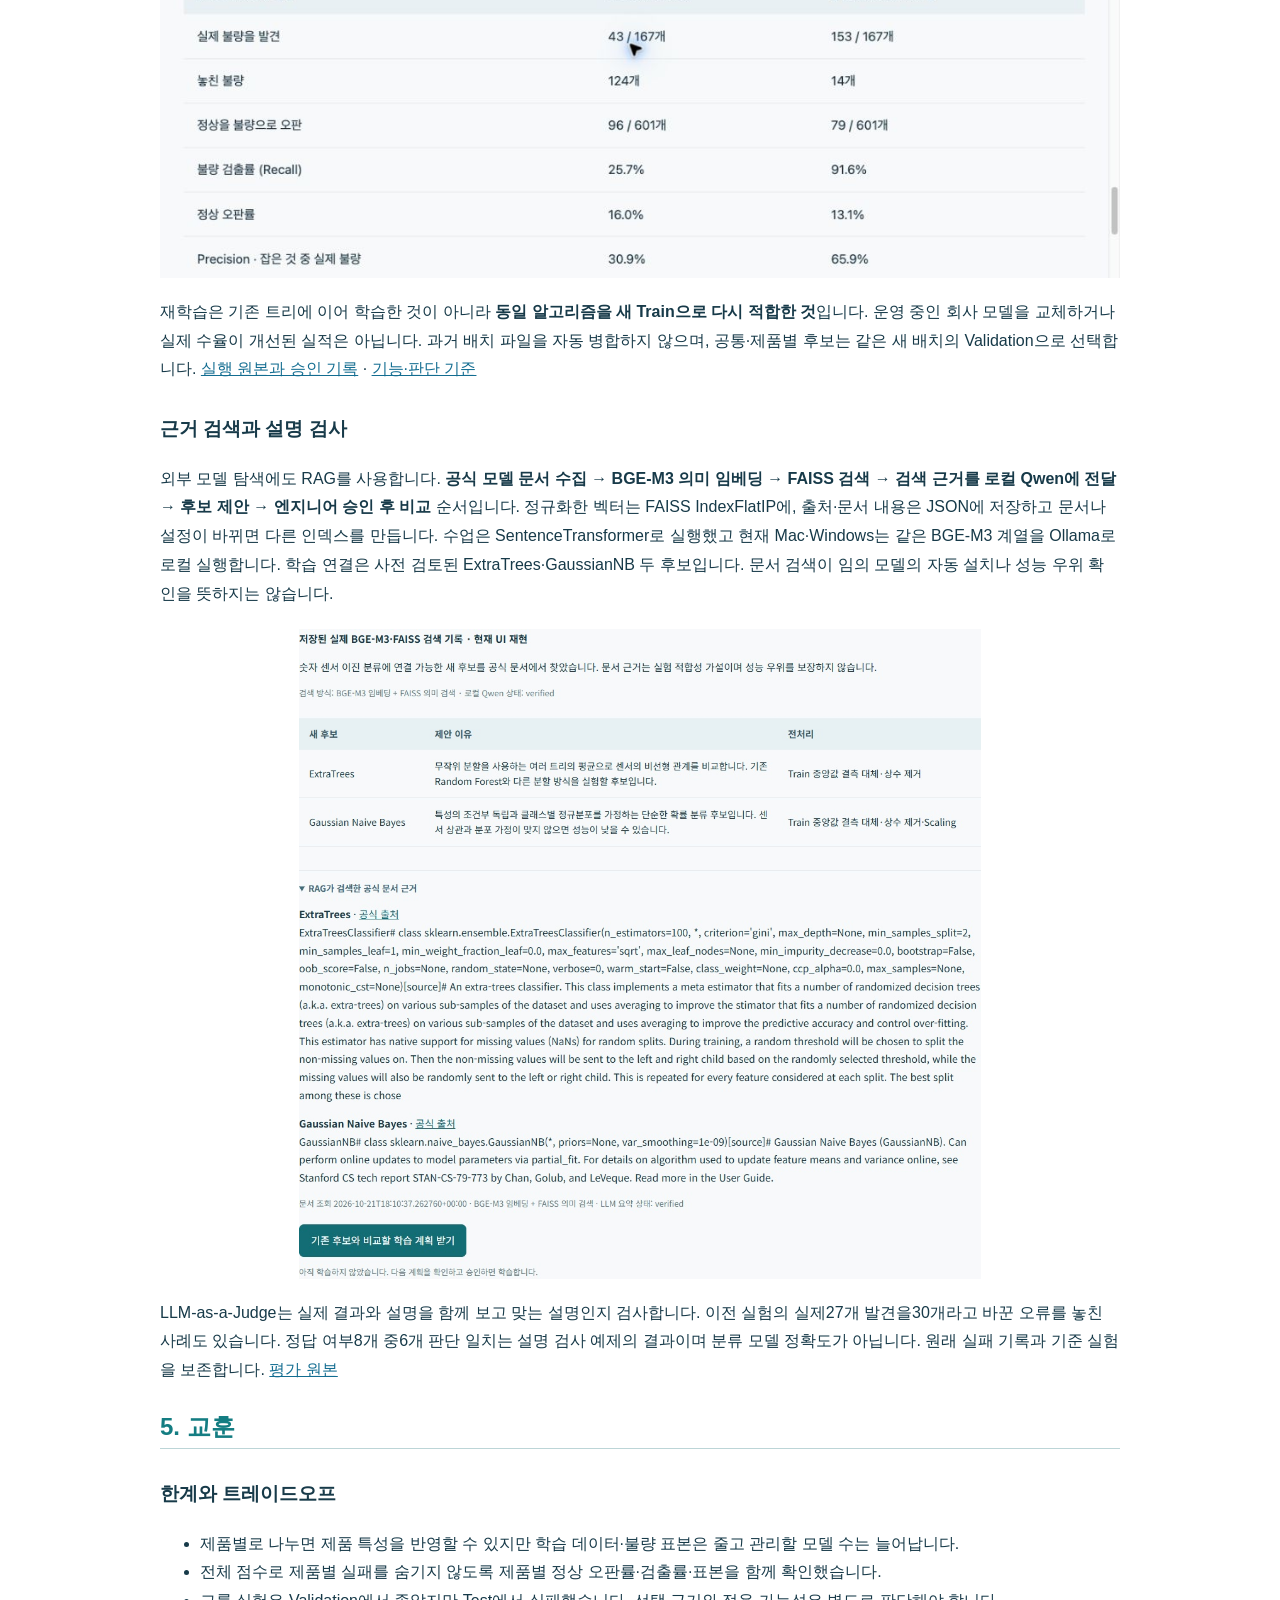
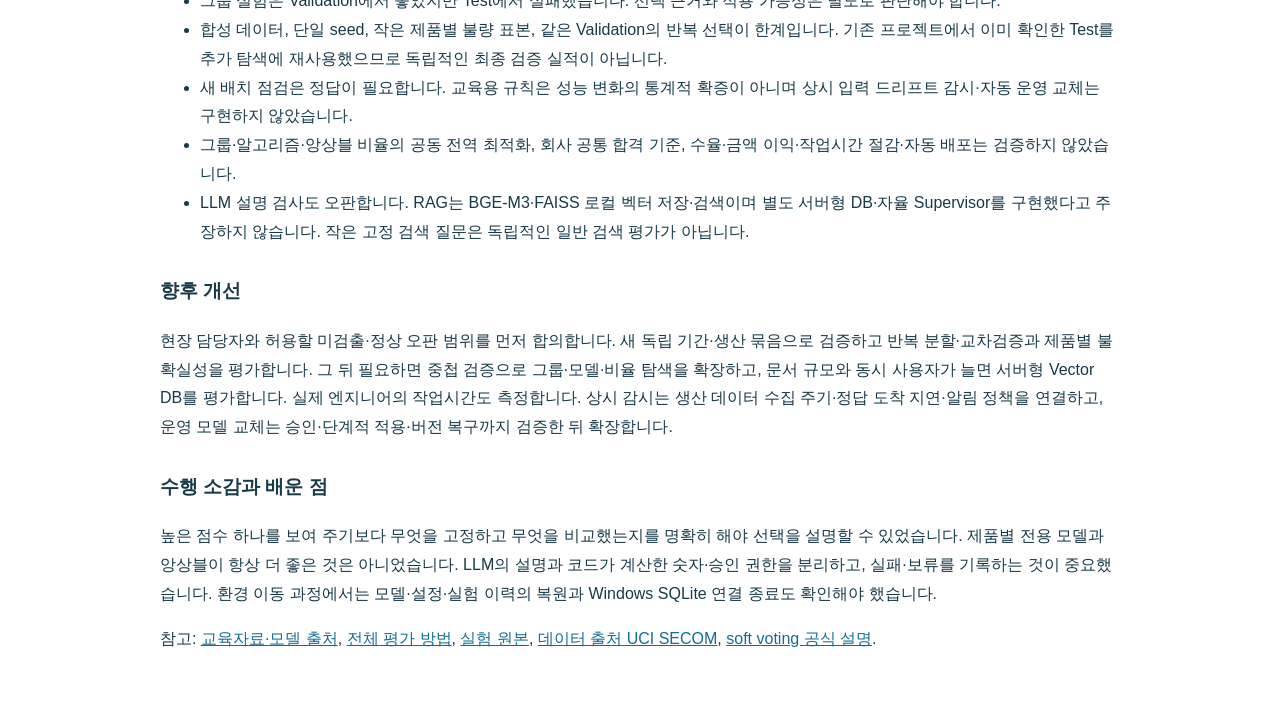
==== commit 71c0f707: "Reorder presentation flow and clarify model and data scope" ====
--- a/docs/G045_Final_Report.html
+++ b/docs/G045_Final_Report.html
@@ -3,7 +3,7 @@
 <p><strong>SKALA 광주 2반 · G045 김용찬 · AI Agent 신규 구현 과제2 · 2026-10-22</strong></p>
 <p>검사 모델의 실험 계획과 선택을 돕고, 이후 새 정답 데이터로 기존 모델을 점검해 필요하면 승인 후 재학습 결과까지 비교하는 Agent입니다.</p>
 <p><a href="https://github.com/dragonchan95/Semiconductor-AI-Agent">소스 코드</a> · <a href="https://github.com/dragonchan95/Semiconductor-AI-Agent/blob/main/docs/G045_Semiconductor_Agent.pptx">발표 PPTX</a> · <a href="https://github.com/dragonchan95/Semiconductor-AI-Agent/blob/main/docs/G045_Semiconductor_Agent.pdf">발표 PDF</a> · <a href="https://github.com/dragonchan95/Semiconductor-AI-Agent/blob/main/docs/%EB%B0%9C%ED%91%9C%EB%8C%80%EB%B3%B8_G045.txt">5분 대본</a></p>
-<p>이 문서와 같은 내용을 <a href="https://docs.google.com/presentation/d/1Upq5XgCTom2bhOTXbTf28W2QlDKoQ5XvXIDO3Y6c2Do/edit">최종 제출 보고서 Google Slides</a>로 제공합니다. 상세 보고서는 구현과 한계를 모두 담고, 5분 발표는 별도 발표 자료의 본문1~12장을 사용합니다. 13~17장은 질문용 부록입니다. <a href="https://github.com/dragonchan95/Semiconductor-AI-Agent/blob/main/docs/evaluation/google_slides_submission.json">온라인 반영 확인</a></p>
+<p>이 문서와 같은 내용을 <a href="https://docs.google.com/presentation/d/1Upq5XgCTom2bhOTXbTf28W2QlDKoQ5XvXIDO3Y6c2Do/edit">최종 제출 보고서 Google Slides</a>로 제공합니다. 상세 보고서는 구현과 한계를 모두 담고, 5분 발표는 별도 발표 자료의 1~16장을 설명하고17장에서 기술 대응표 소개와 마무리를 합니다. 개별 모델 비교를 제품 묶음·앙상블보다 먼저 배치했습니다. <a href="https://github.com/dragonchan95/Semiconductor-AI-Agent/blob/main/docs/evaluation/google_slides_submission.json">온라인 반영 확인</a></p>
 <h2>2. 문제 개선 및 신규 구현 사항</h2>
 <h3>해결할 문제</h3>
 <p>이 신규 구현 프로젝트에서 설정한 기존 업무 방식은 <strong>엔지니어가 검사 데이터의 학습 제품 범위·모델·혼합 비율을 직접 비교하고, 선택 근거와 결과를 정리하며 새 생산 데이터에서 기존 모델의 성능도 확인해야 하는 상황</strong>입니다. 비교 계획·승인·실행·기록을 연결해 그 선택을 돕는 것을 해결 과제로 정했습니다. 특정 회사의 기존 시스템을 조사하거나 업무시간·기존 성능을 실측한 프로젝트는 아닙니다.</p>
@@ -114,9 +114,10 @@
   <div class="arrow">↓</div><div class="step">새 정답 배치로 기존 모델 점검 → 승인 재학습 → 같은 Test 전후 비교 → 후보 저장</div><p>MCP: 조회·계획 도구 / Resource · LangSmith: 실행 추적 · LLM 설명 검사 + 코드 수치·승인 검사</p>
 </div><p>승인은 저장된 계획 hash·데이터 버전과 단회 실행 상태로 확인합니다. LangGraph interrupt를 사용한 구현은 아닙니다. 제품 그룹 실험과 비율 실험은 별도 승인된 비교이며 자동 운영 모델 교체는 수행하지 않습니다.</p>
 <h3>교육 모델과 데이터 범위</h3>
-<p>입력 종류에 따라 모델이 달라집니다. 교육자료의 센서 분류 모델12종(Logistic Regression, Tree·Forest·Boosting, KNN, SVM, MLP 등)과 검사 이미지용 축소 ResNet·VGGNet·Autoencoder3종을 실제 학습합니다. 이미지 학습은 교육용 축소 구조이며 원 논문의 전체 모델 성능을 재현했다고 주장하지 않습니다. GPT/BERT 로그 분류·LSTM/ARIMA 시계열은 자료에 소개된 확장 후보입니다. <a href="https://github.com/dragonchan95/Semiconductor-AI-Agent/blob/main/docs/CURRICULUM_MODELS.md">수업 PDF 쪽·모델·전처리 연결표</a></p>
+<p>입력 종류에 따라 모델이 달라집니다. 교육자료의 센서 분류 모델12종(Logistic Regression, Tree·Forest·Boosting, KNN, SVM, MLP 등)과 검사 이미지용 축소 ResNet·VGGNet·Autoencoder3종을 실제 학습합니다. 이미지 학습은 교육용 축소 구조이며 원 논문의 전체 모델 성능을 재현했다고 주장하지 않습니다. EfficientNet·GAN과 GPT/BERT 로그 분류·LSTM/ARIMA 시계열은 미구현 확장 후보입니다. 시계열의 연속 입력·예측 목표와 장비 로그·정답 데이터가 준비되지 않아 현재 학습 비교에서 제외했습니다. Agent 설명용 Qwen과 장비 로그 분류 모델은 역할이 다릅니다. <a href="https://github.com/dragonchan95/Semiconductor-AI-Agent/blob/main/docs/CURRICULUM_MODELS.md">수업 PDF 쪽·모델·전처리 연결표</a></p>
 <p>공개 예제 <strong>SECOM은 UCI Machine Learning Repository의 반도체 제조 센서·정상/불량 데이터셋</strong>입니다. McCann &amp; Johnston(2008), DOI10.24432/C54305, CC BY4.0이며 일본 경비 회사 자료를 뜻하지 않습니다. 1,567개 샘플 중 불량104개이고 센서 원파일590열입니다. UCI 메타데이터의591 features 표기와 구분합니다. 제품명·회사명은 제공하지 않습니다. <a href="https://archive.ics.uci.edu/dataset/179/secom">UCI 원본 및 라이선스</a></p>
-<p>나머지 제품 A–D 센서·검사 이미지 예제는 합성 자료입니다. SECOM은 날짜 블록 기준으로60/20/20을 나누어 실제 행 수820/367/380이며, 제품 A–D 센서는 lot 단위6:2:2로 나눕니다. 본문 실험은 합성 센서 데이터입니다.</p>
+<p>나머지 제품 A–D 센서·검사 이미지 예제는 합성 자료입니다. SECOM은 날짜 블록 기준으로60/20/20을 나누어 실제 행 수820/367/380이며, 제품 A–D 센서는 lot 단위6:2:2로 나눕니다. 본문 그룹·앙상블과 개별 모델표의 수치는 합성 센서1,280건을 실제 학습해 측정한 값입니다. 임의로 꾸민 성능 수치가 아닙니다. 모델 관리 실험은 변화 규칙을 바꾼 별도 합성 배치3,840건이며, 이미지 실험도 별도 합성576건입니다. 서로 다른 데이터의 점수로 모델 우열을 직접 비교하지 않습니다.</p>
+<p>실제 공개 SECOM도 별도로 실행했습니다. 선택 XGBoost의 Test380건(불량23·정상357)에서 불량5개를 발견하고 정상87개를 오판해 Recall21.7%·정상 오판률24.4%로 목표에 미달했습니다. <a href="https://github.com/dragonchan95/Semiconductor-AI-Agent/blob/main/docs/evaluation/secom.json">실제 실행 원본</a>. 합성 실험의 좋은 점수가 실제 제조 환경에서도 유지된다는 근거로 사용할 수 없습니다.</p>
 <h3>시연 시나리오와 화면</h3>
 <p>제품 A–D 합성 센서1,280건(불량201건)을 선택합니다. 생산 묶음을 섞지 않고 Train768 / Validation256 / Test256으로 나눕니다. 원본 행·라벨·분할을 고정한 뒤 두 실험을 각각 진행합니다.</p>
 <ol>
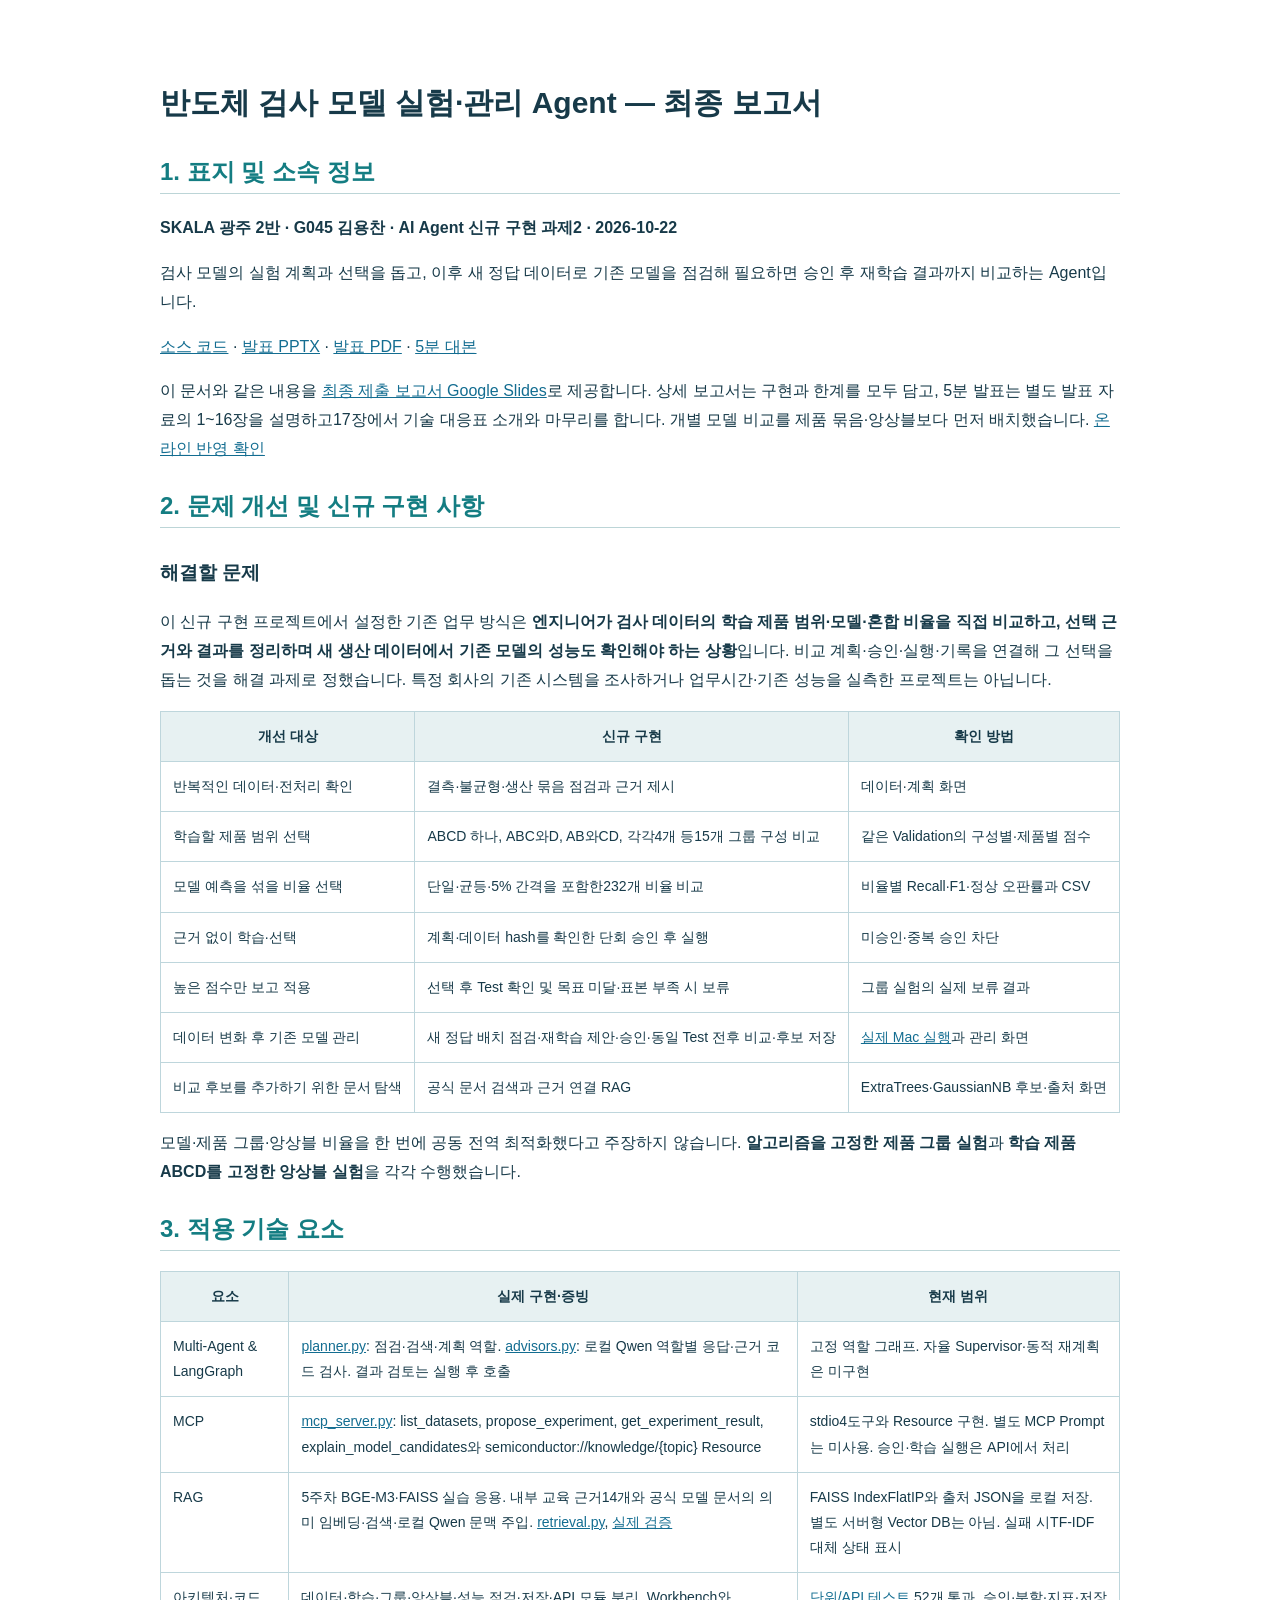
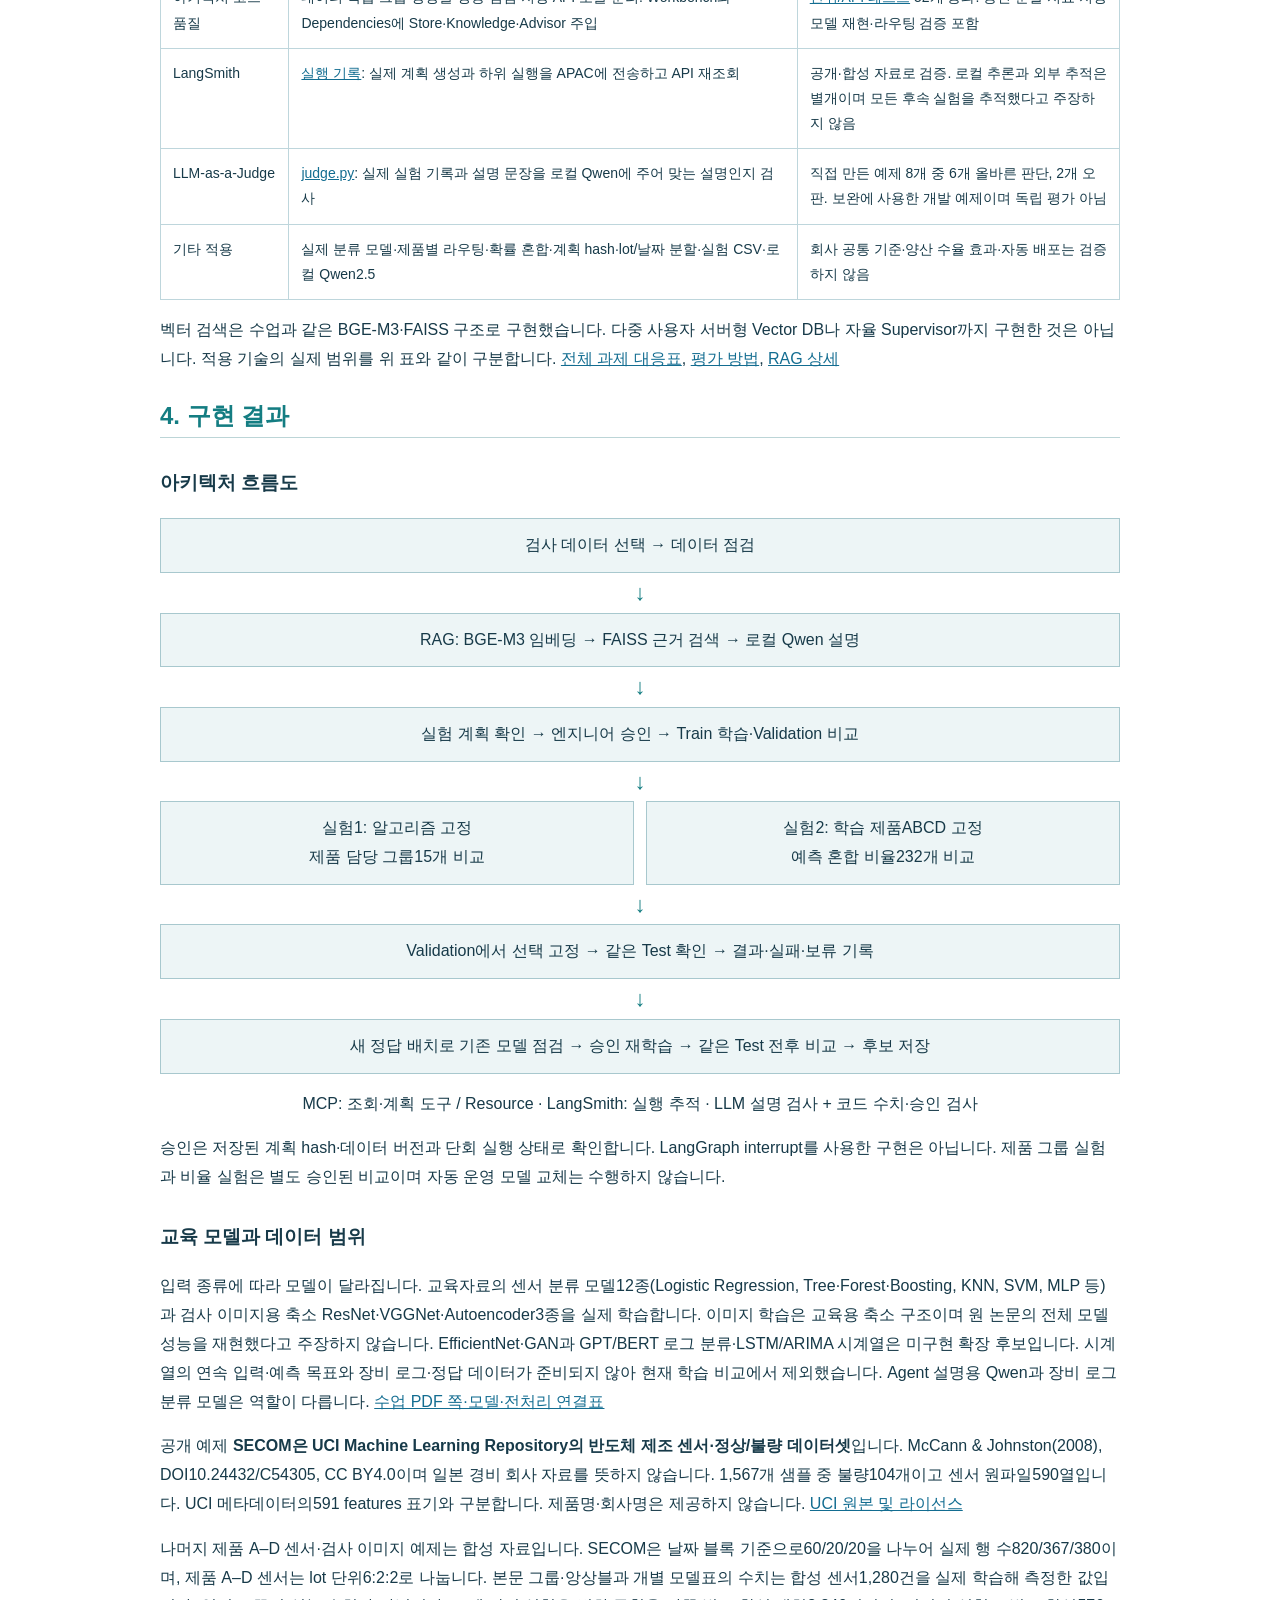
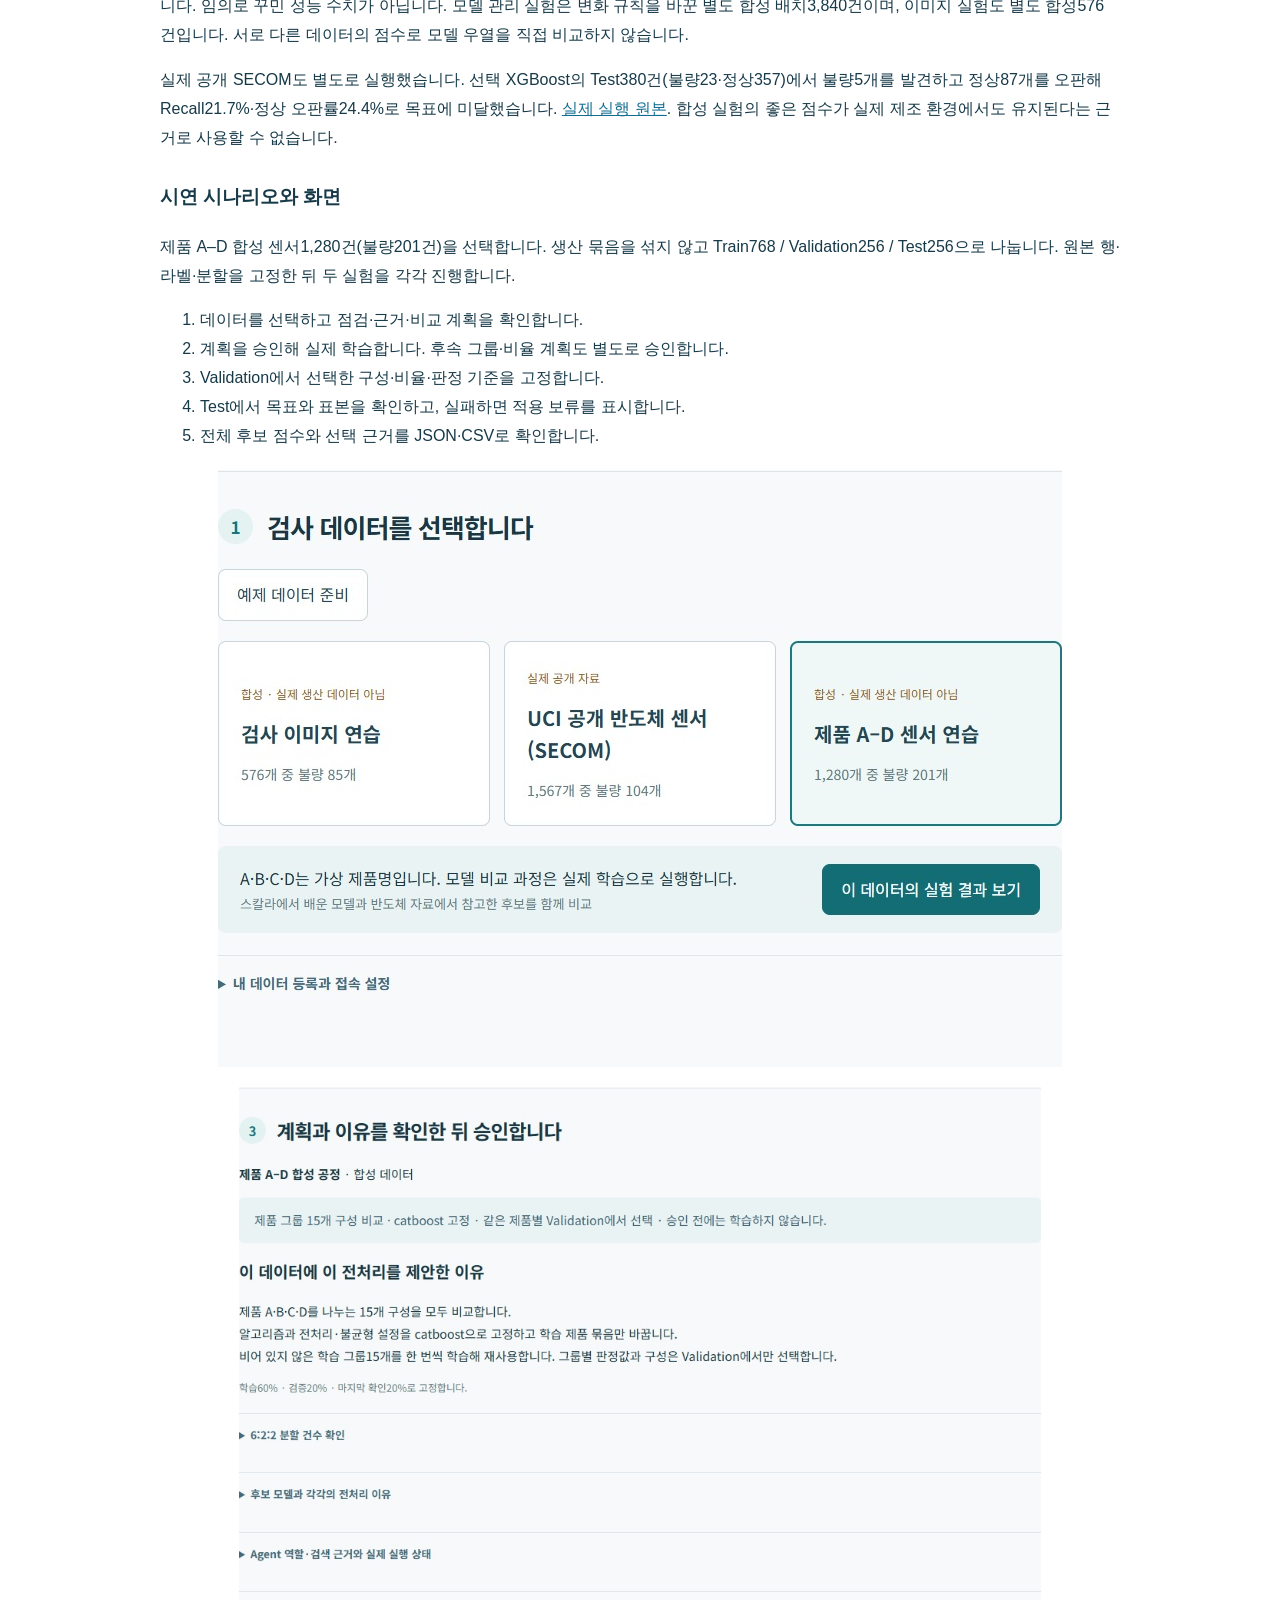
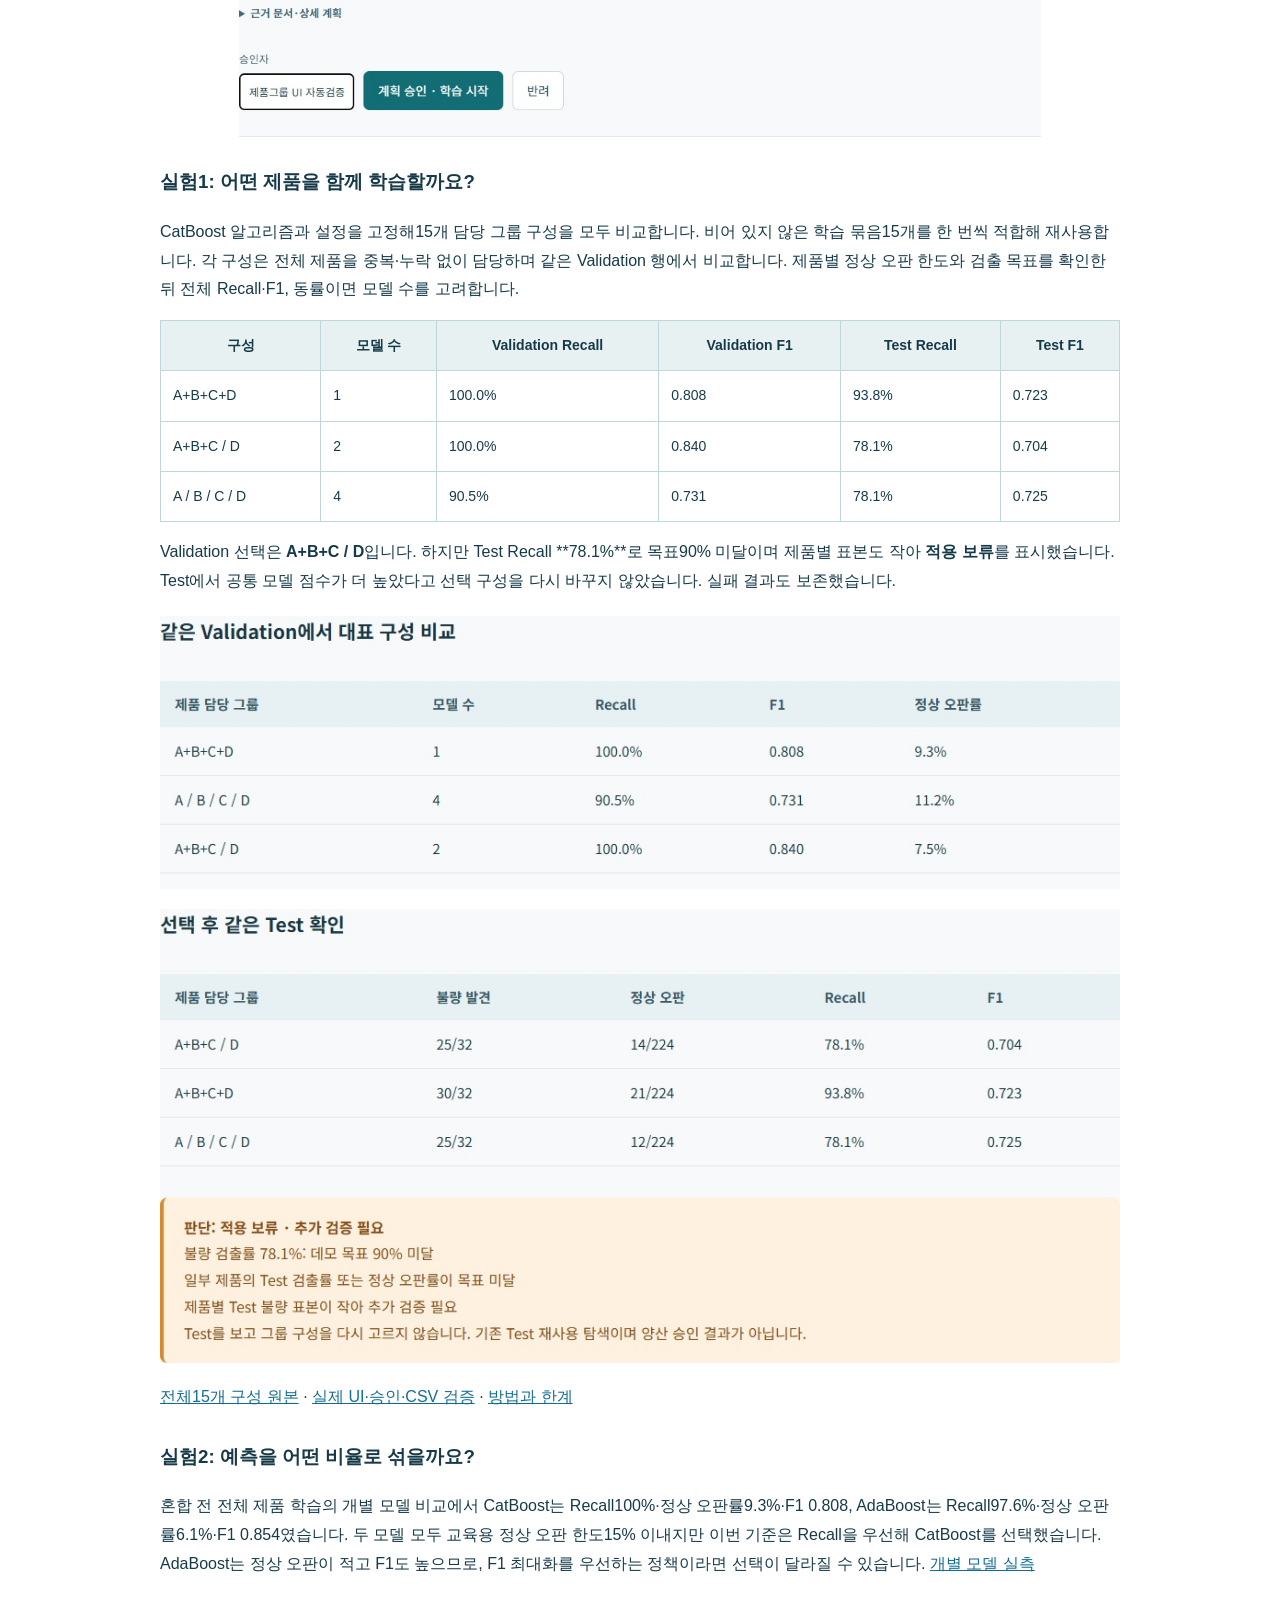
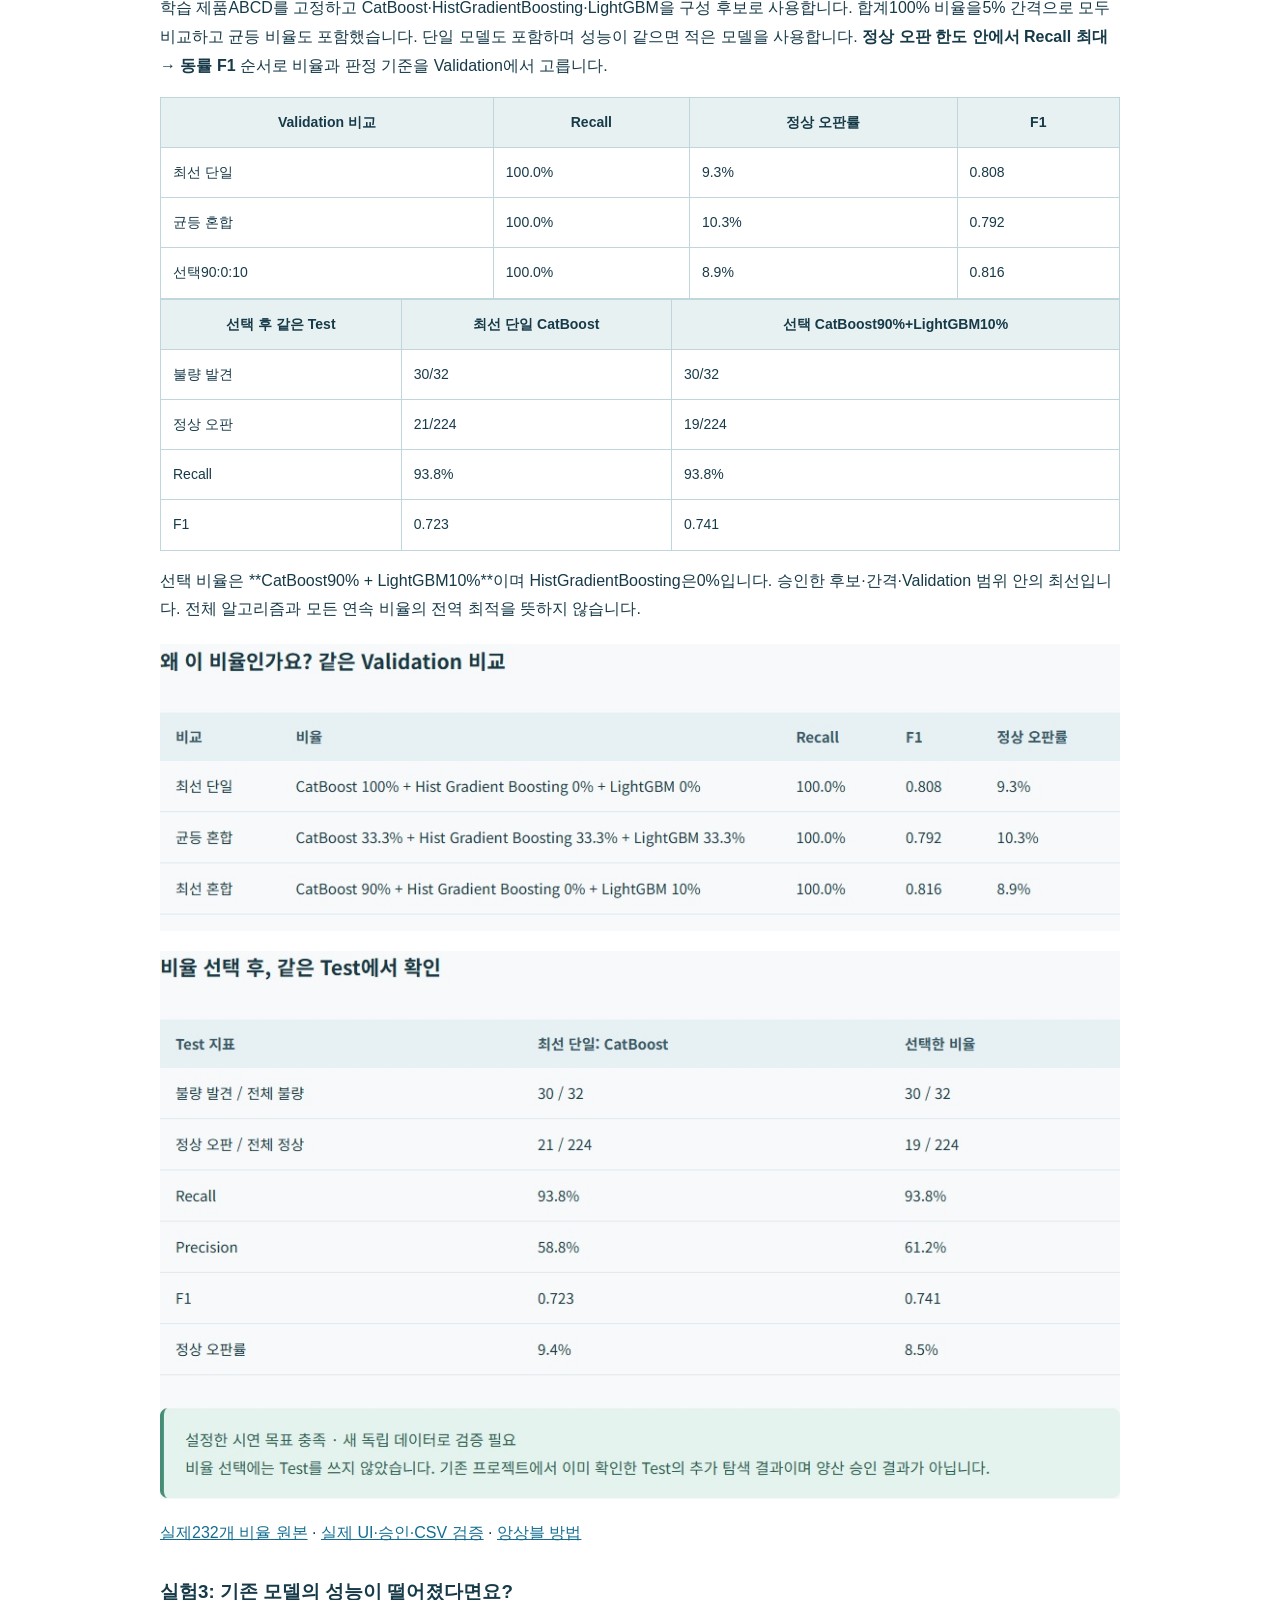
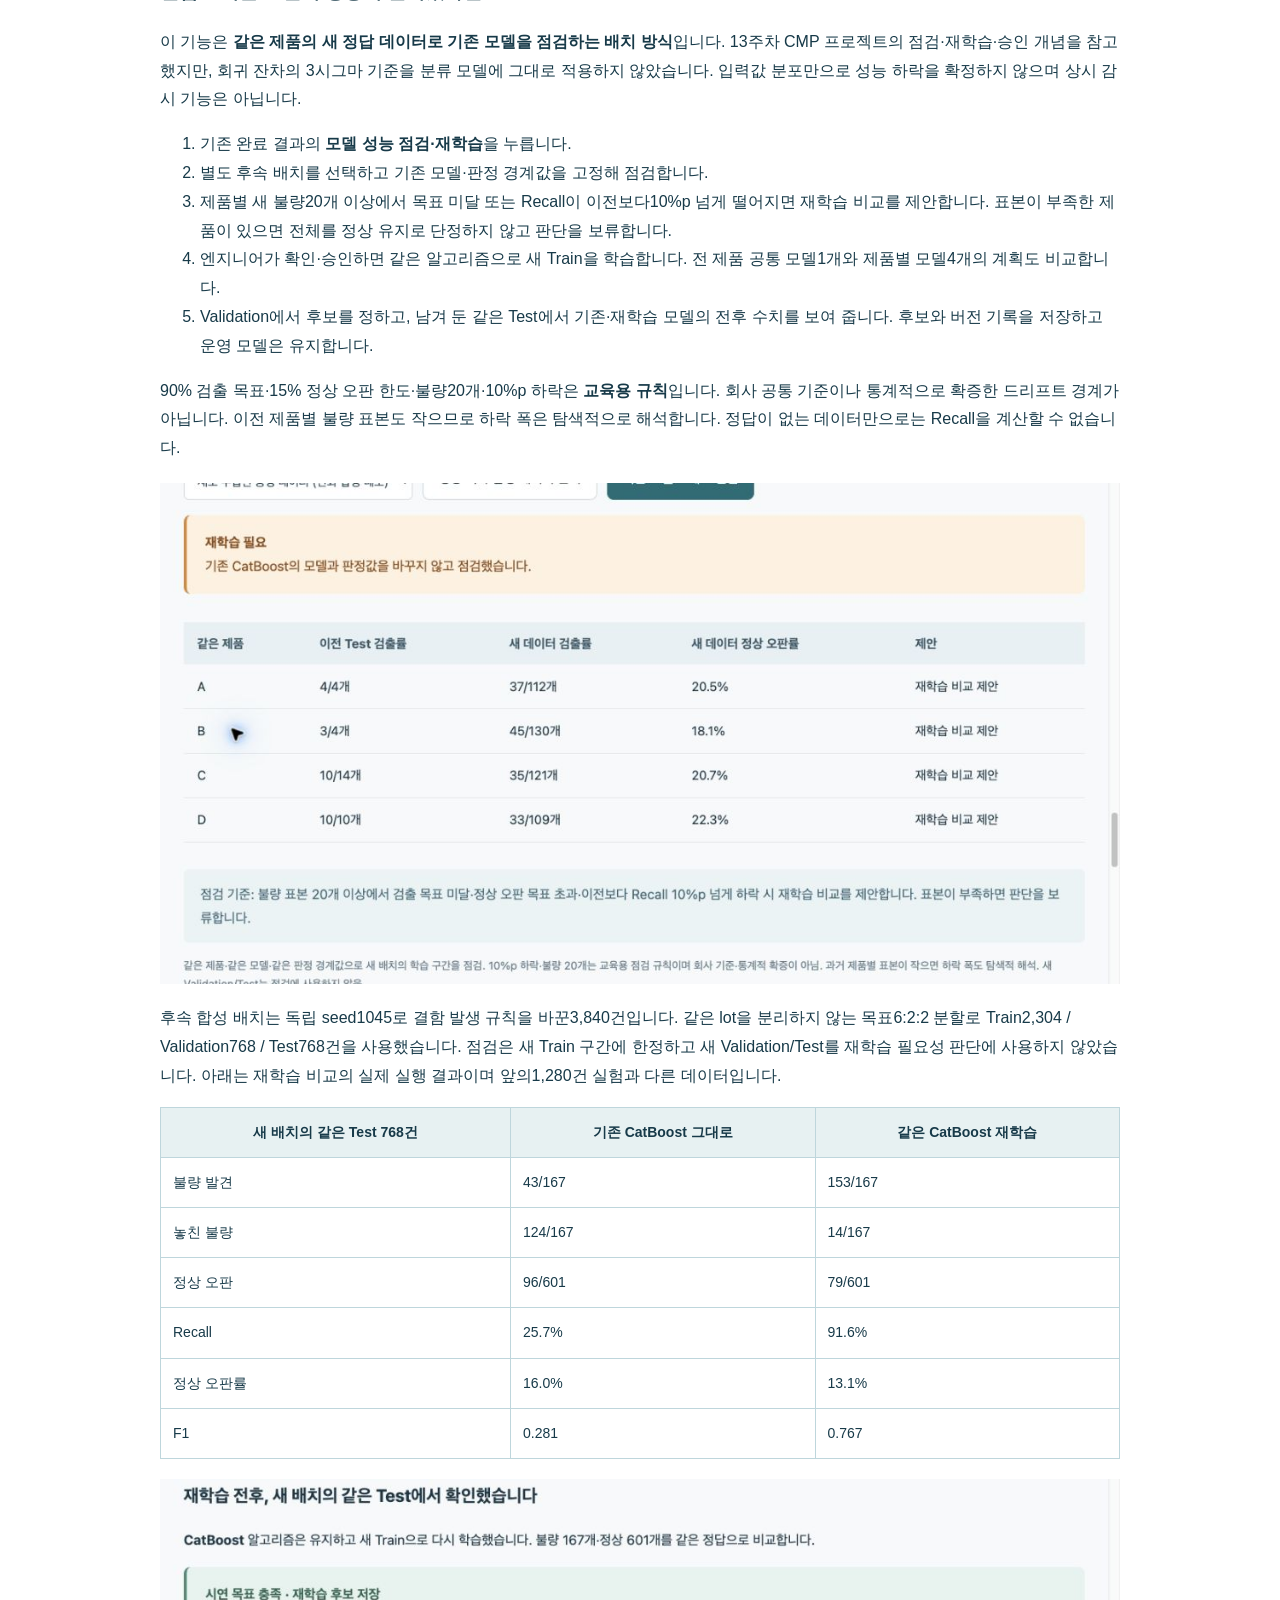
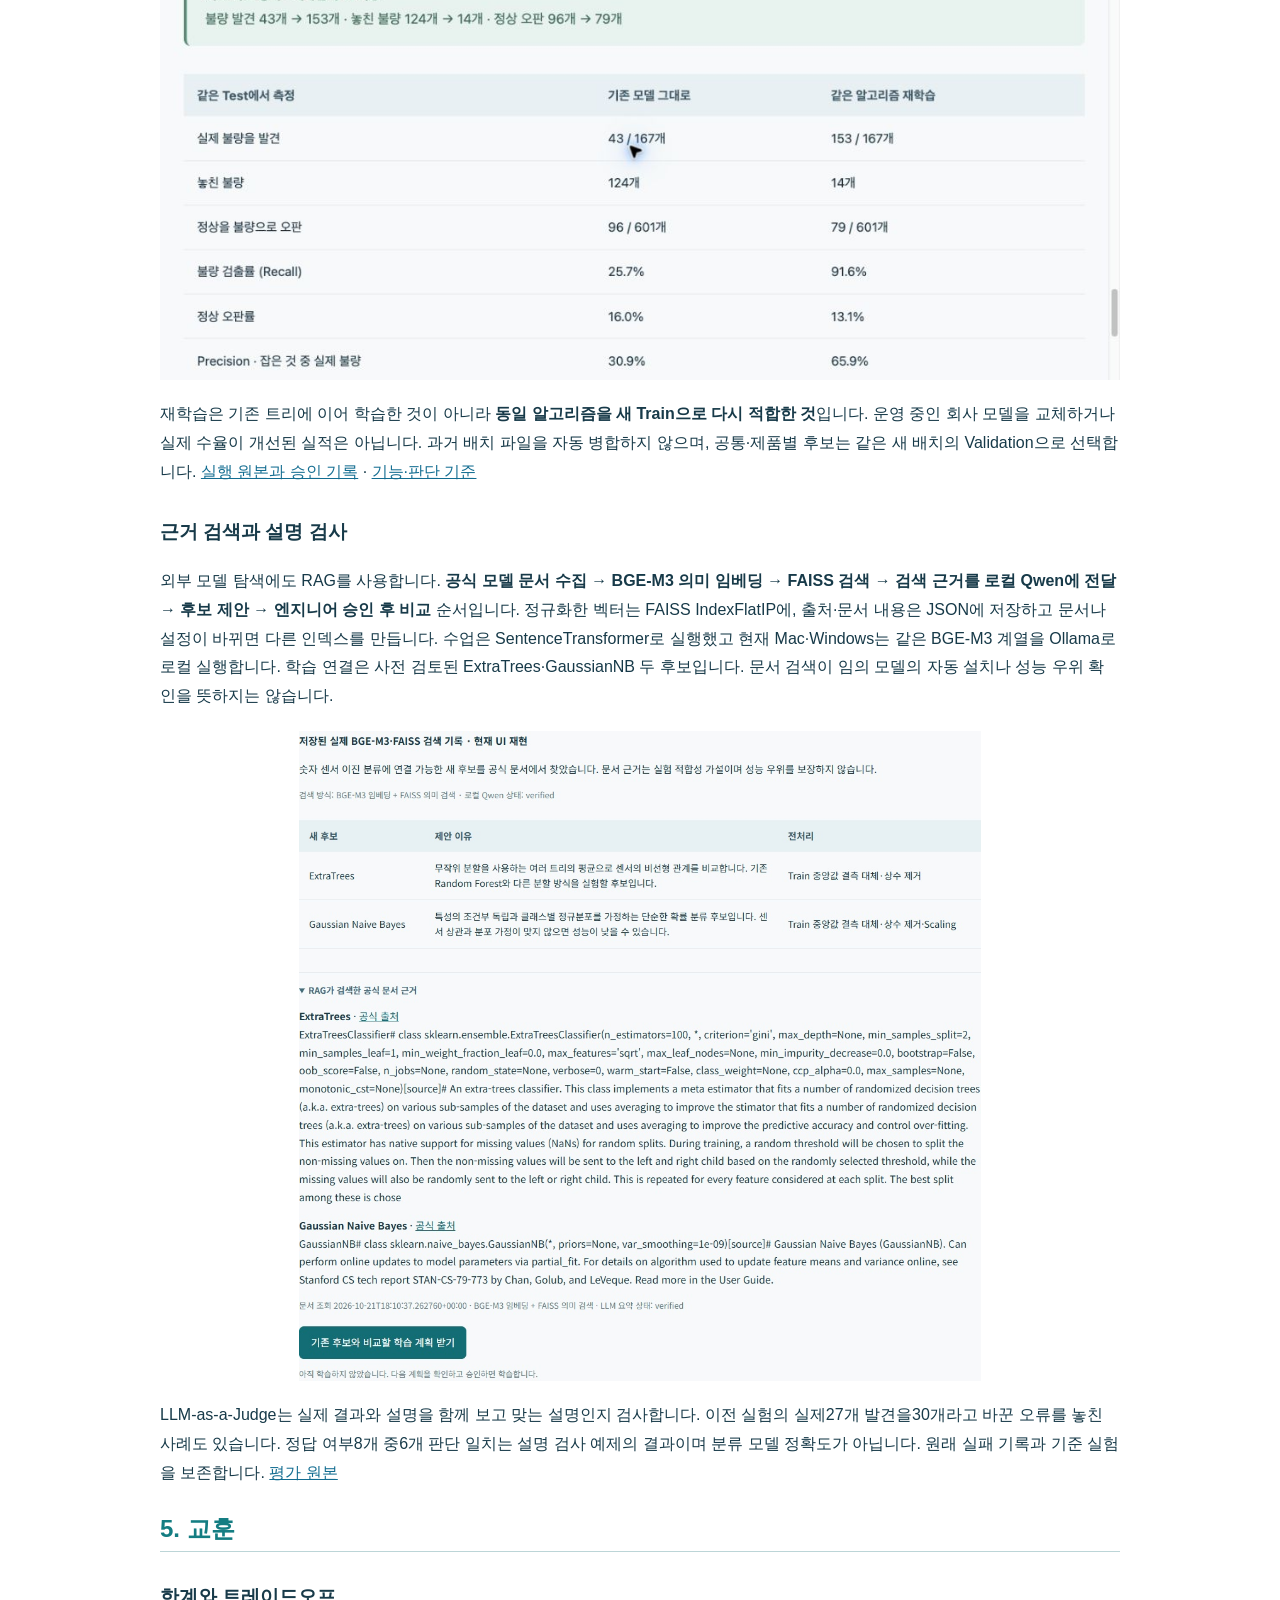
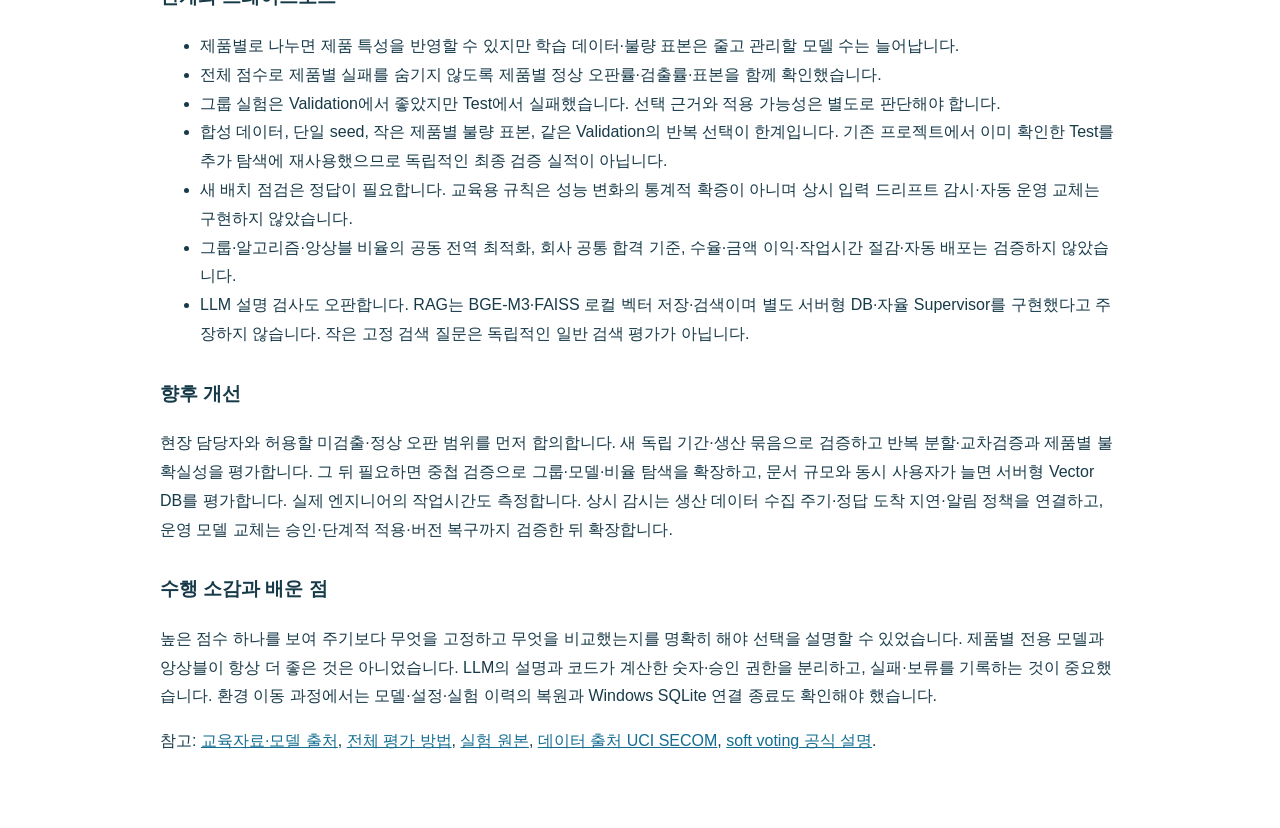
==== commit ec4f7c26: "Align final report with model selection explanation" ====
--- a/docs/G045_Final_Report.html
+++ b/docs/G045_Final_Report.html
@@ -174,6 +174,7 @@
 <img src="[data-uri]" alt="선택 후 그룹 Test 확인과 보류" /></p>
 <p><a href="https://github.com/dragonchan95/Semiconductor-AI-Agent/blob/main/docs/evaluation/product_partitions.json">전체15개 구성 원본</a> · <a href="https://github.com/dragonchan95/Semiconductor-AI-Agent/blob/main/docs/evaluation/grouping_browser.json">실제 UI·승인·CSV 검증</a> · <a href="https://github.com/dragonchan95/Semiconductor-AI-Agent/blob/main/docs/PRODUCT_GROUPING.md">방법과 한계</a></p>
 <h3>실험2: 예측을 어떤 비율로 섞을까요?</h3>
+<p>혼합 전 전체 제품 학습의 개별 모델 비교에서 CatBoost는 Recall100%·정상 오판률9.3%·F1 0.808, AdaBoost는 Recall97.6%·정상 오판률6.1%·F1 0.854였습니다. 두 모델 모두 교육용 정상 오판 한도15% 이내지만 이번 기준은 Recall을 우선해 CatBoost를 선택했습니다. AdaBoost는 정상 오판이 적고 F1도 높으므로, F1 최대화를 우선하는 정책이라면 선택이 달라질 수 있습니다. <a href="https://github.com/dragonchan95/Semiconductor-AI-Agent/blob/main/docs/evaluation/synthetic_process.json">개별 모델 실측</a></p>
 <p>학습 제품ABCD를 고정하고 CatBoost·HistGradientBoosting·LightGBM을 구성 후보로 사용합니다. 합계100% 비율을5% 간격으로 모두 비교하고 균등 비율도 포함했습니다. 단일 모델도 포함하며 성능이 같으면 적은 모델을 사용합니다. <strong>정상 오판 한도 안에서 Recall 최대 → 동률 F1</strong> 순서로 비율과 판정 기준을 Validation에서 고릅니다.</p>
 <table>
 <thead>
